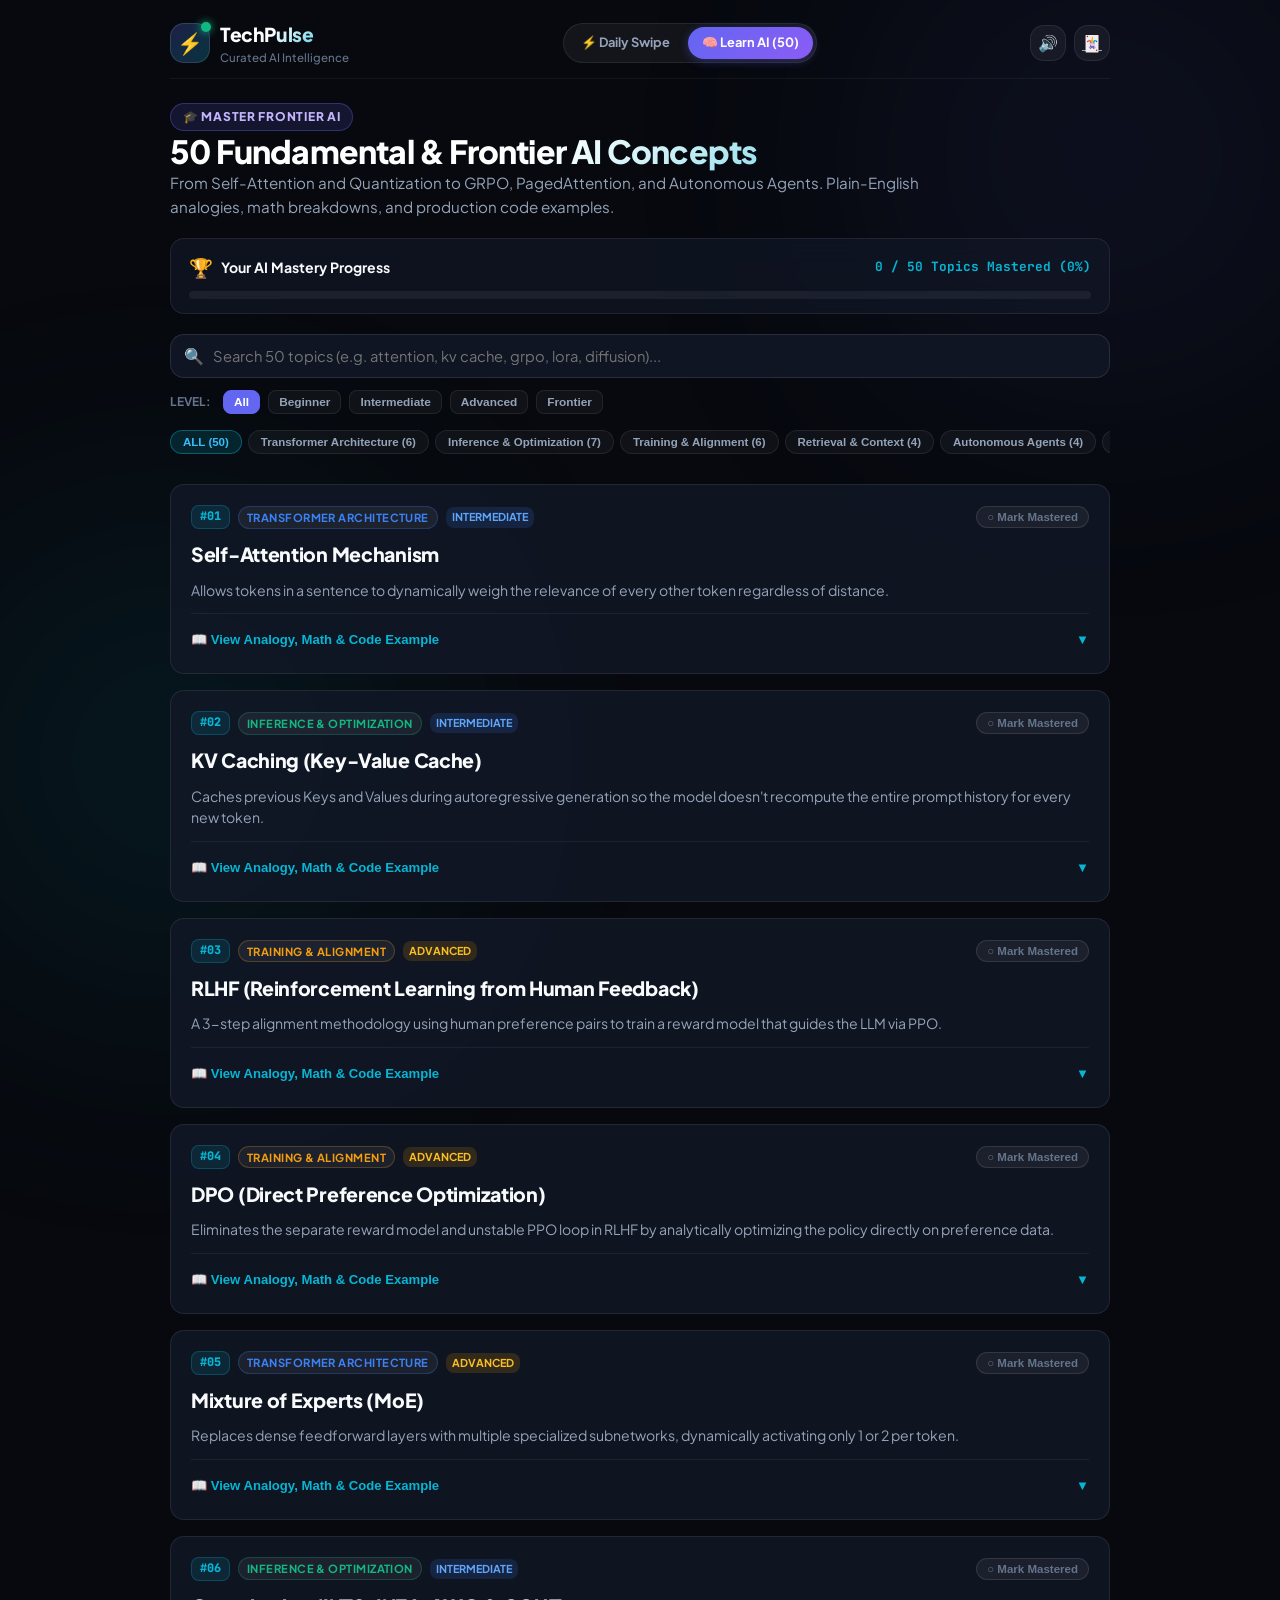
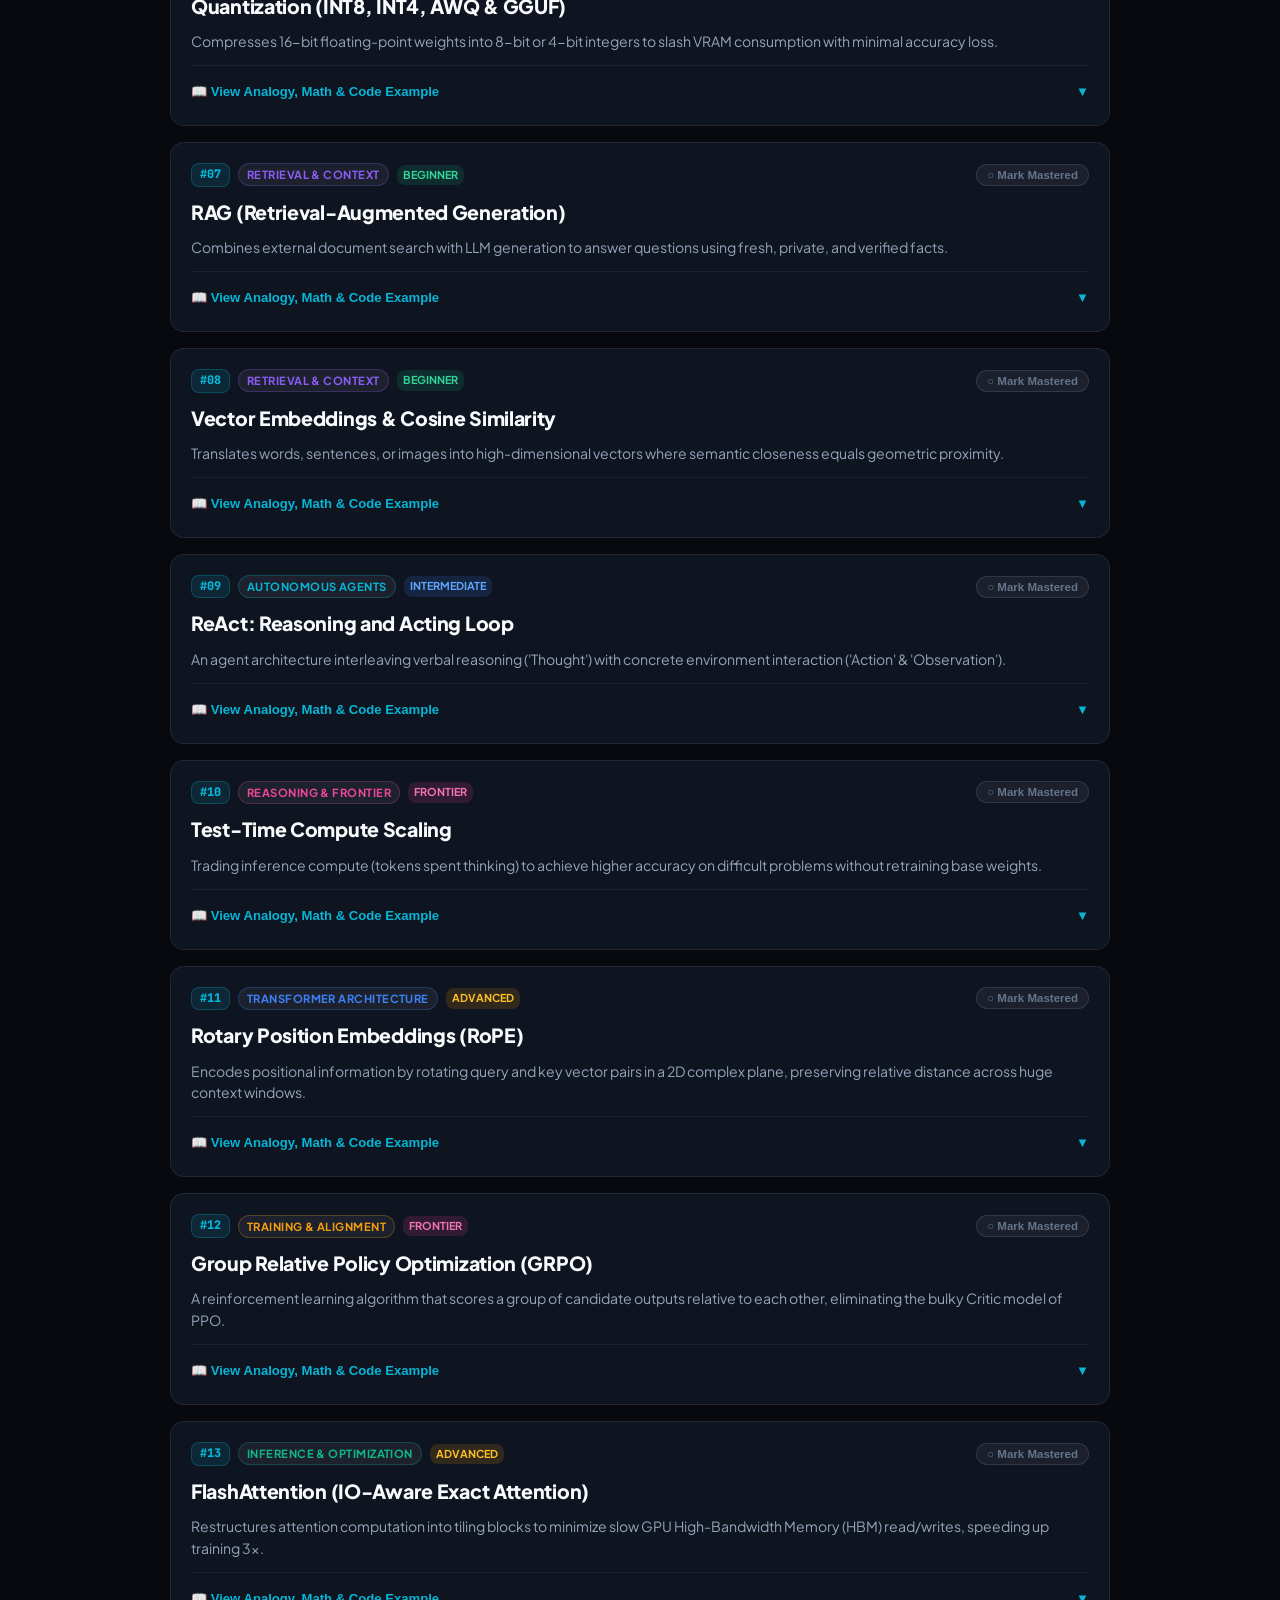
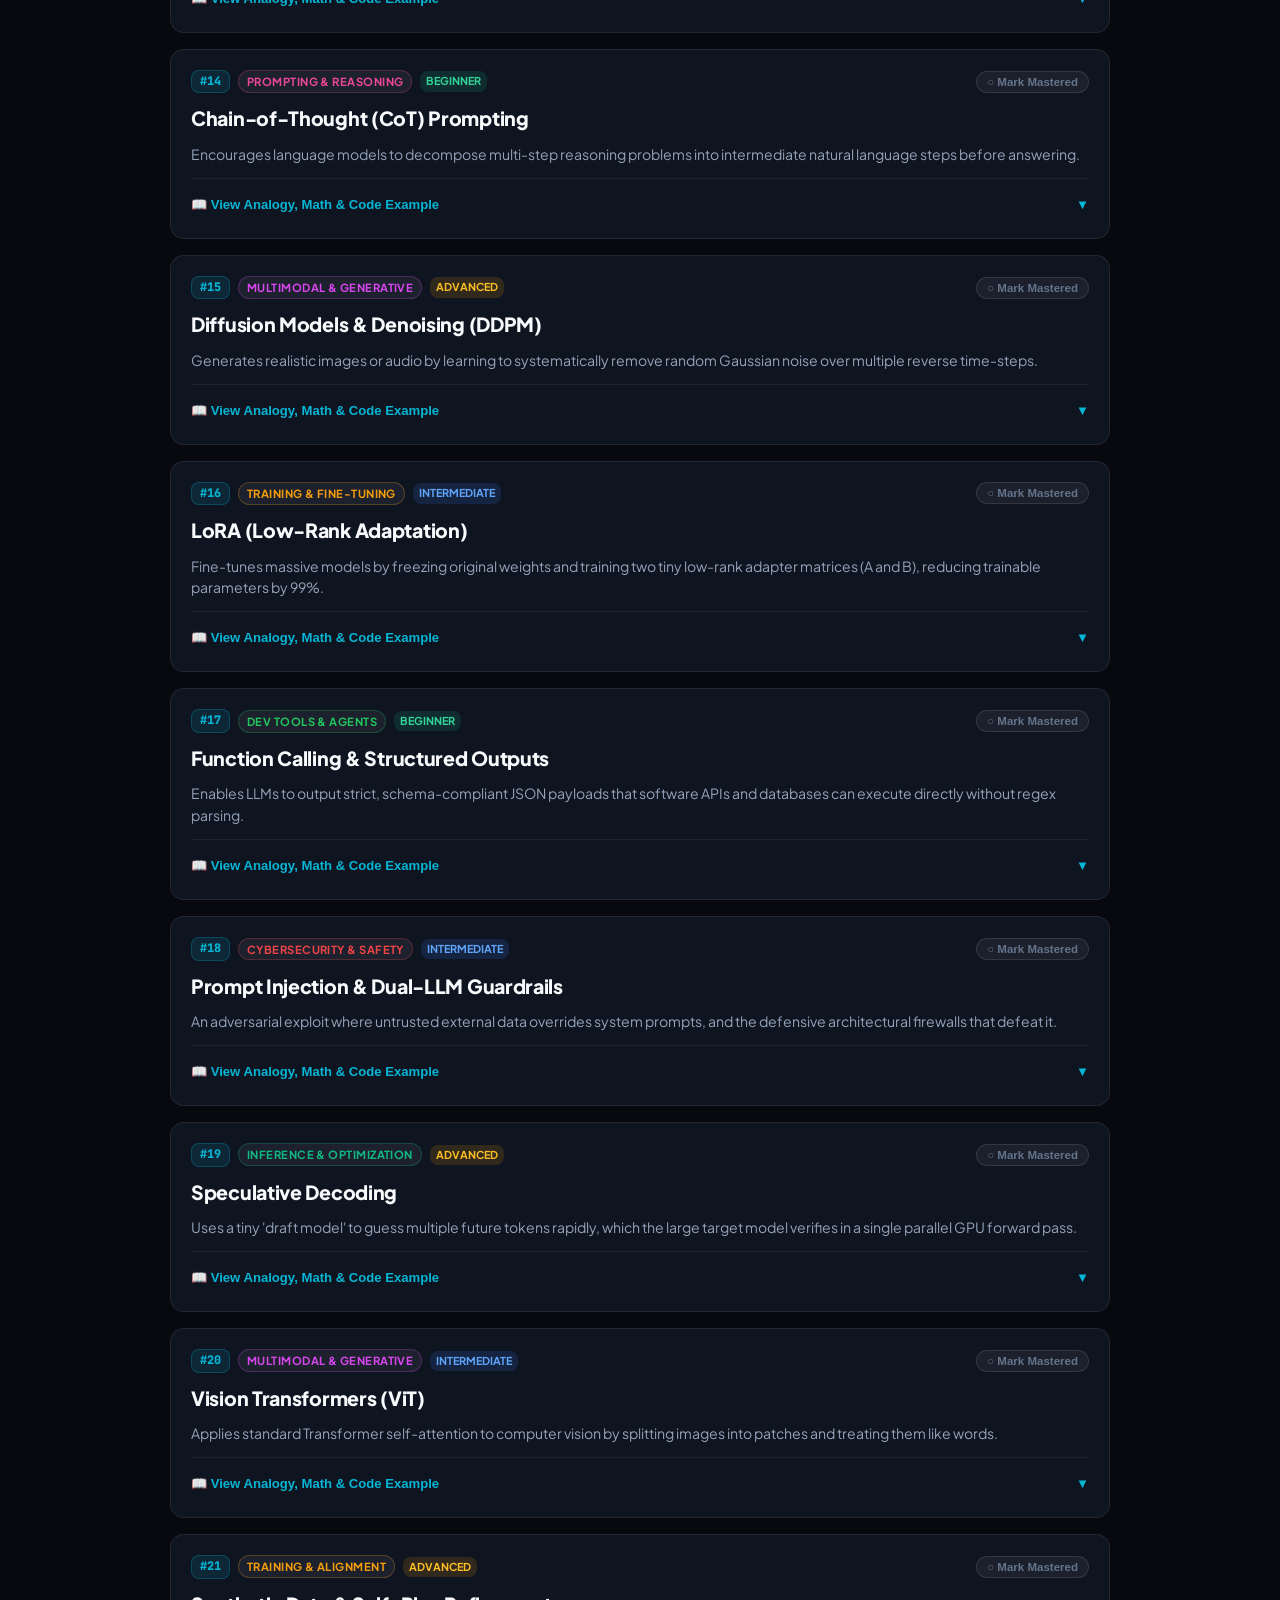
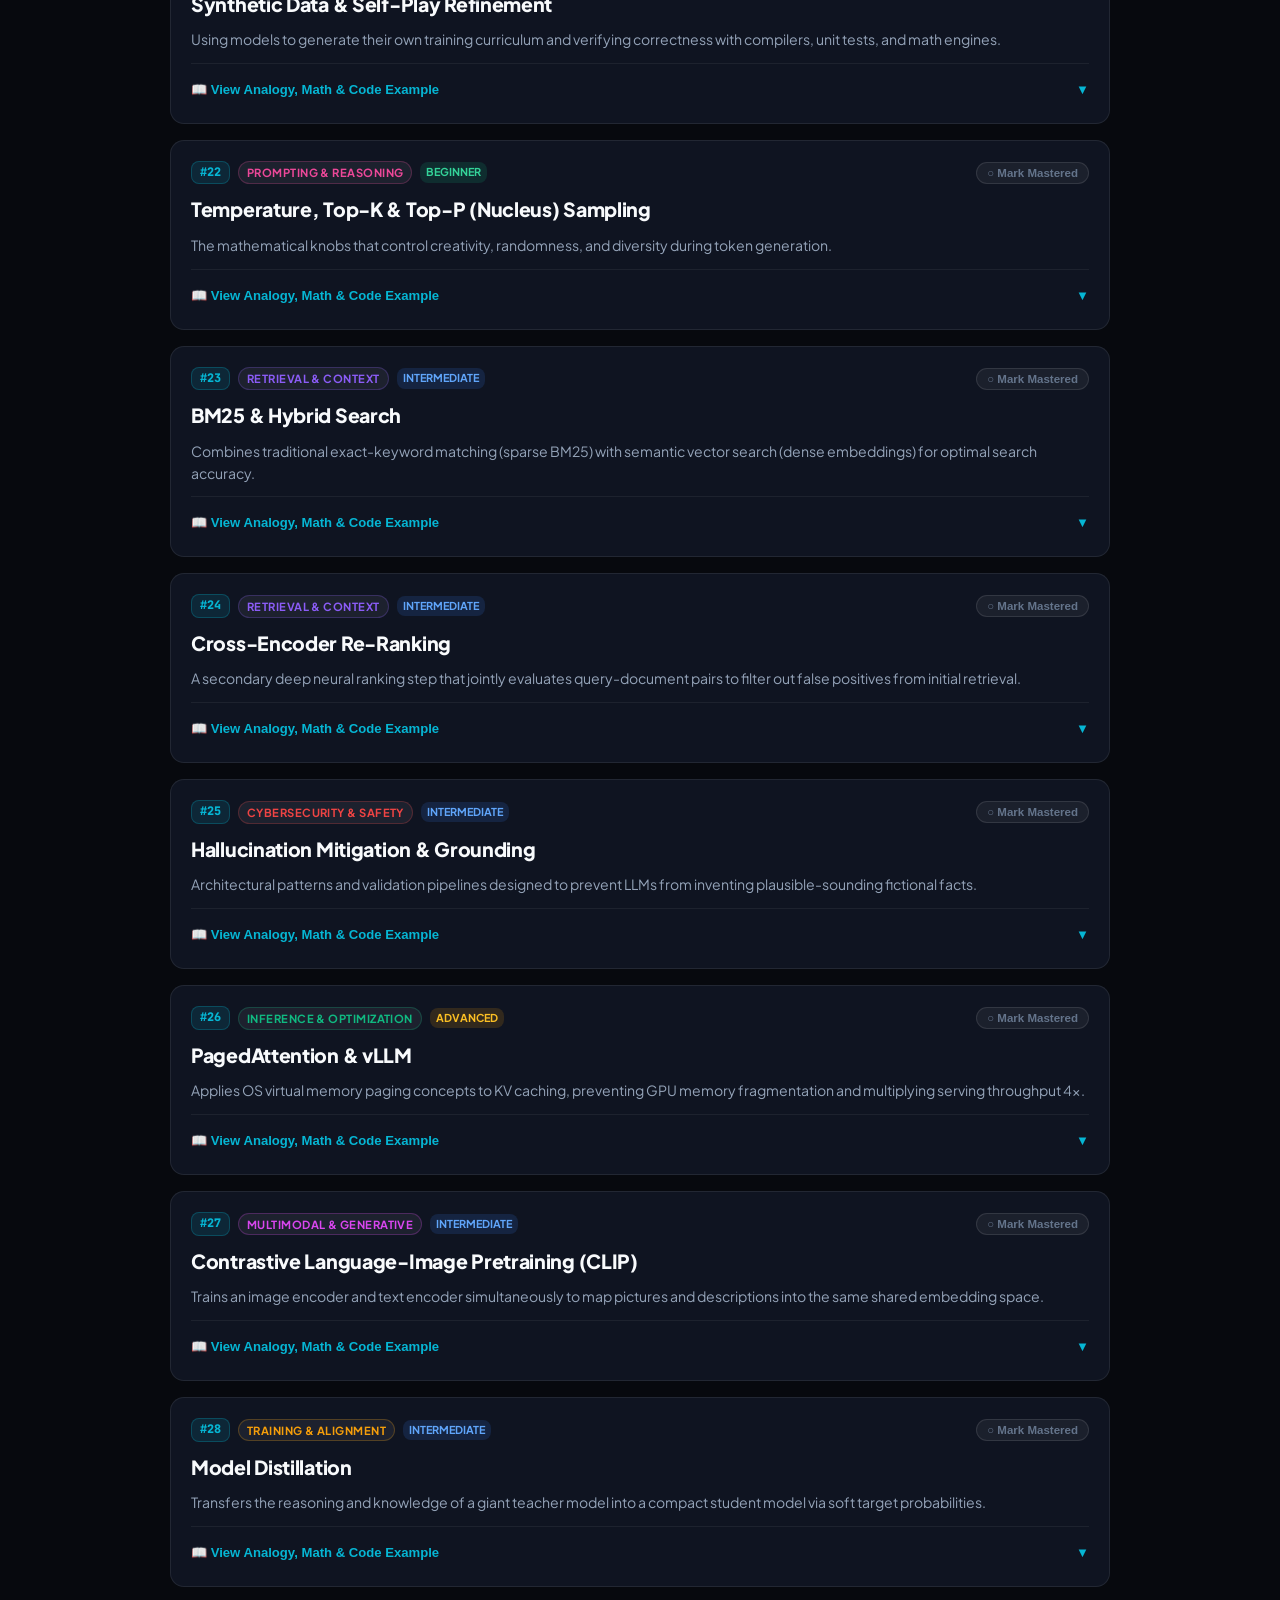
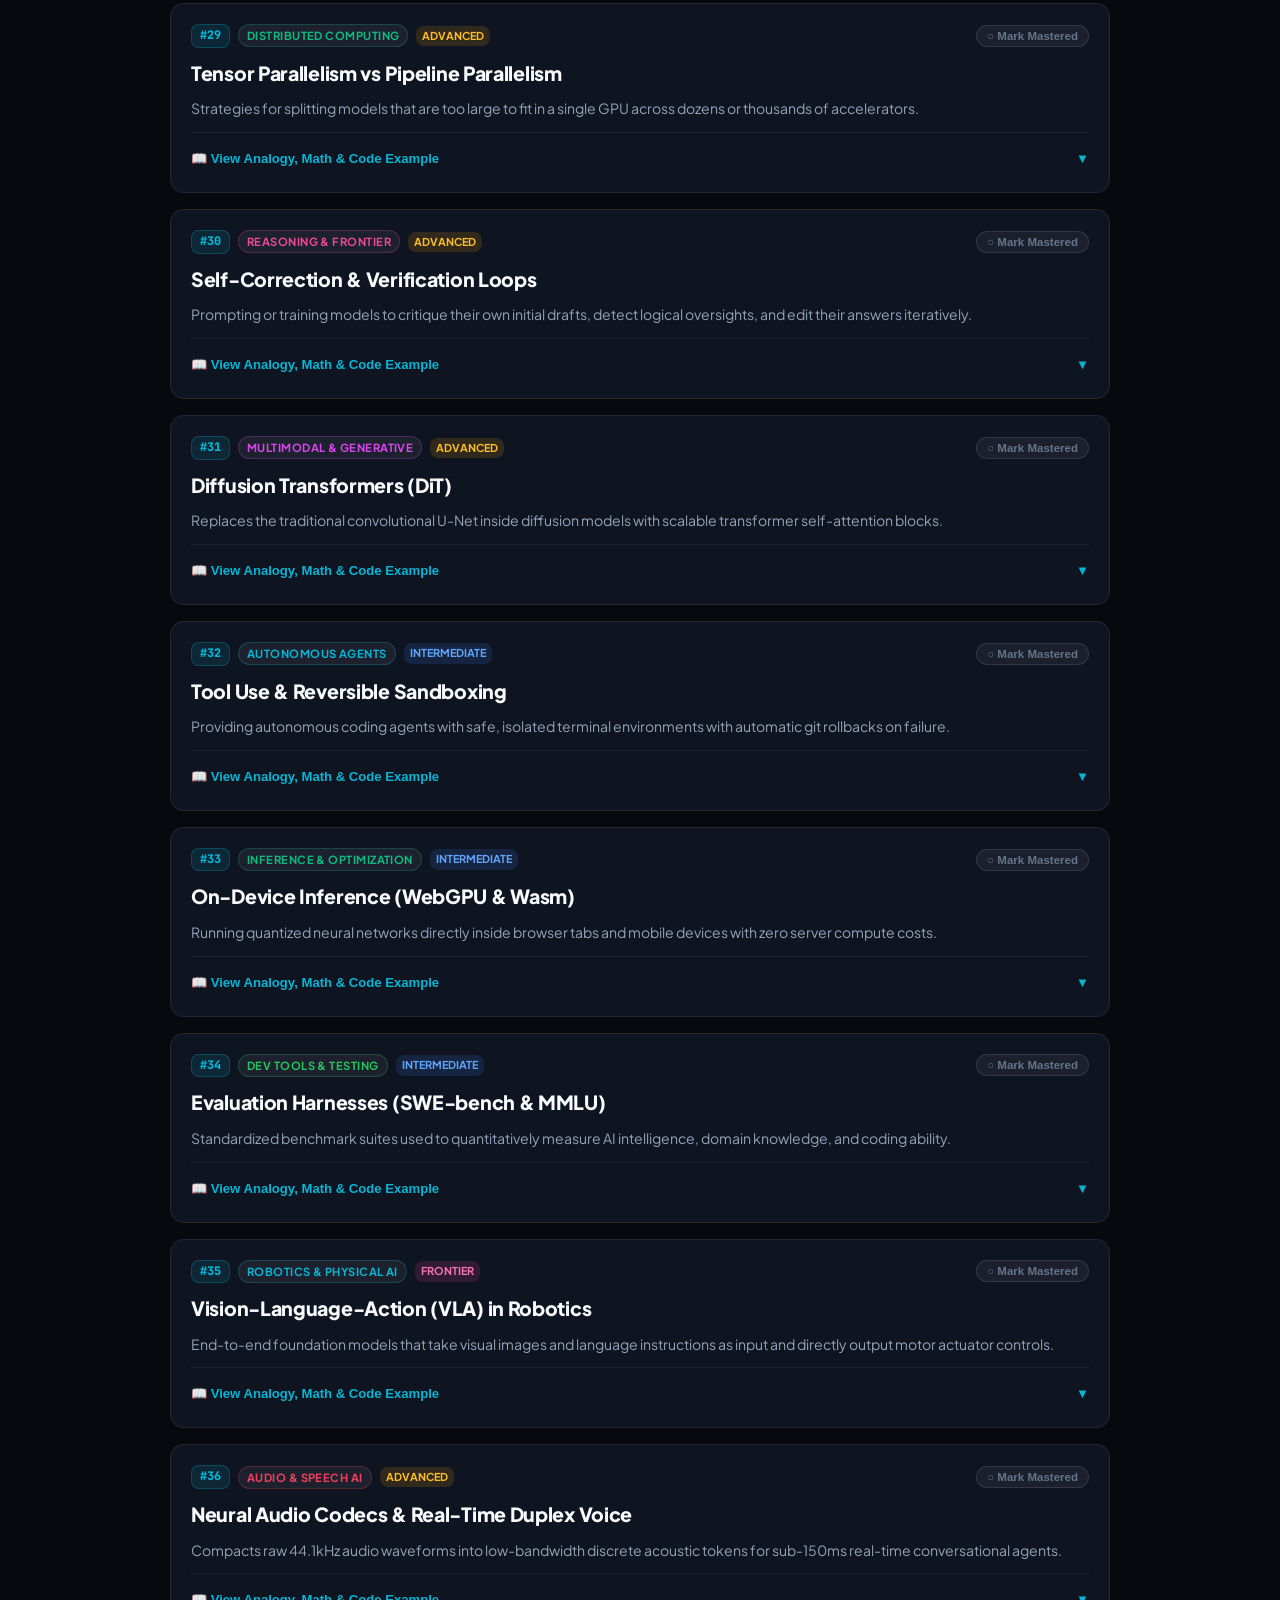
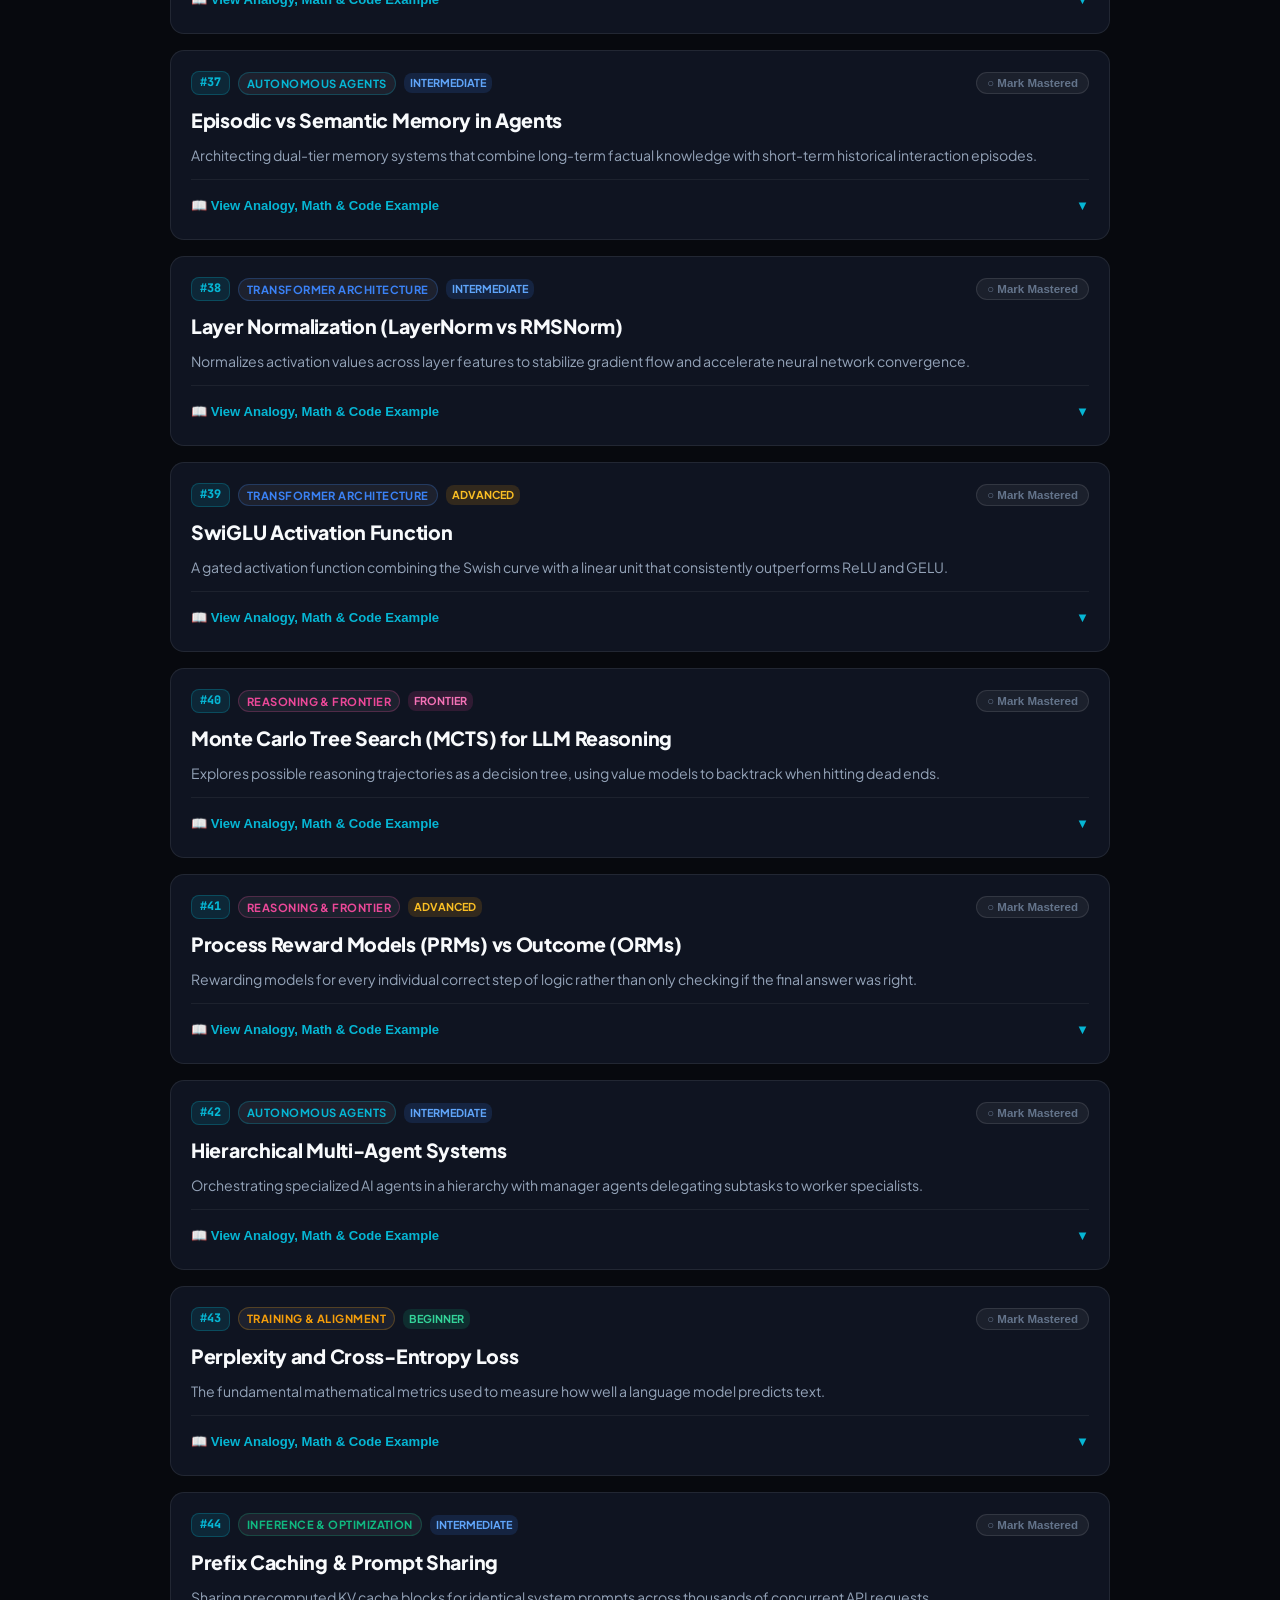
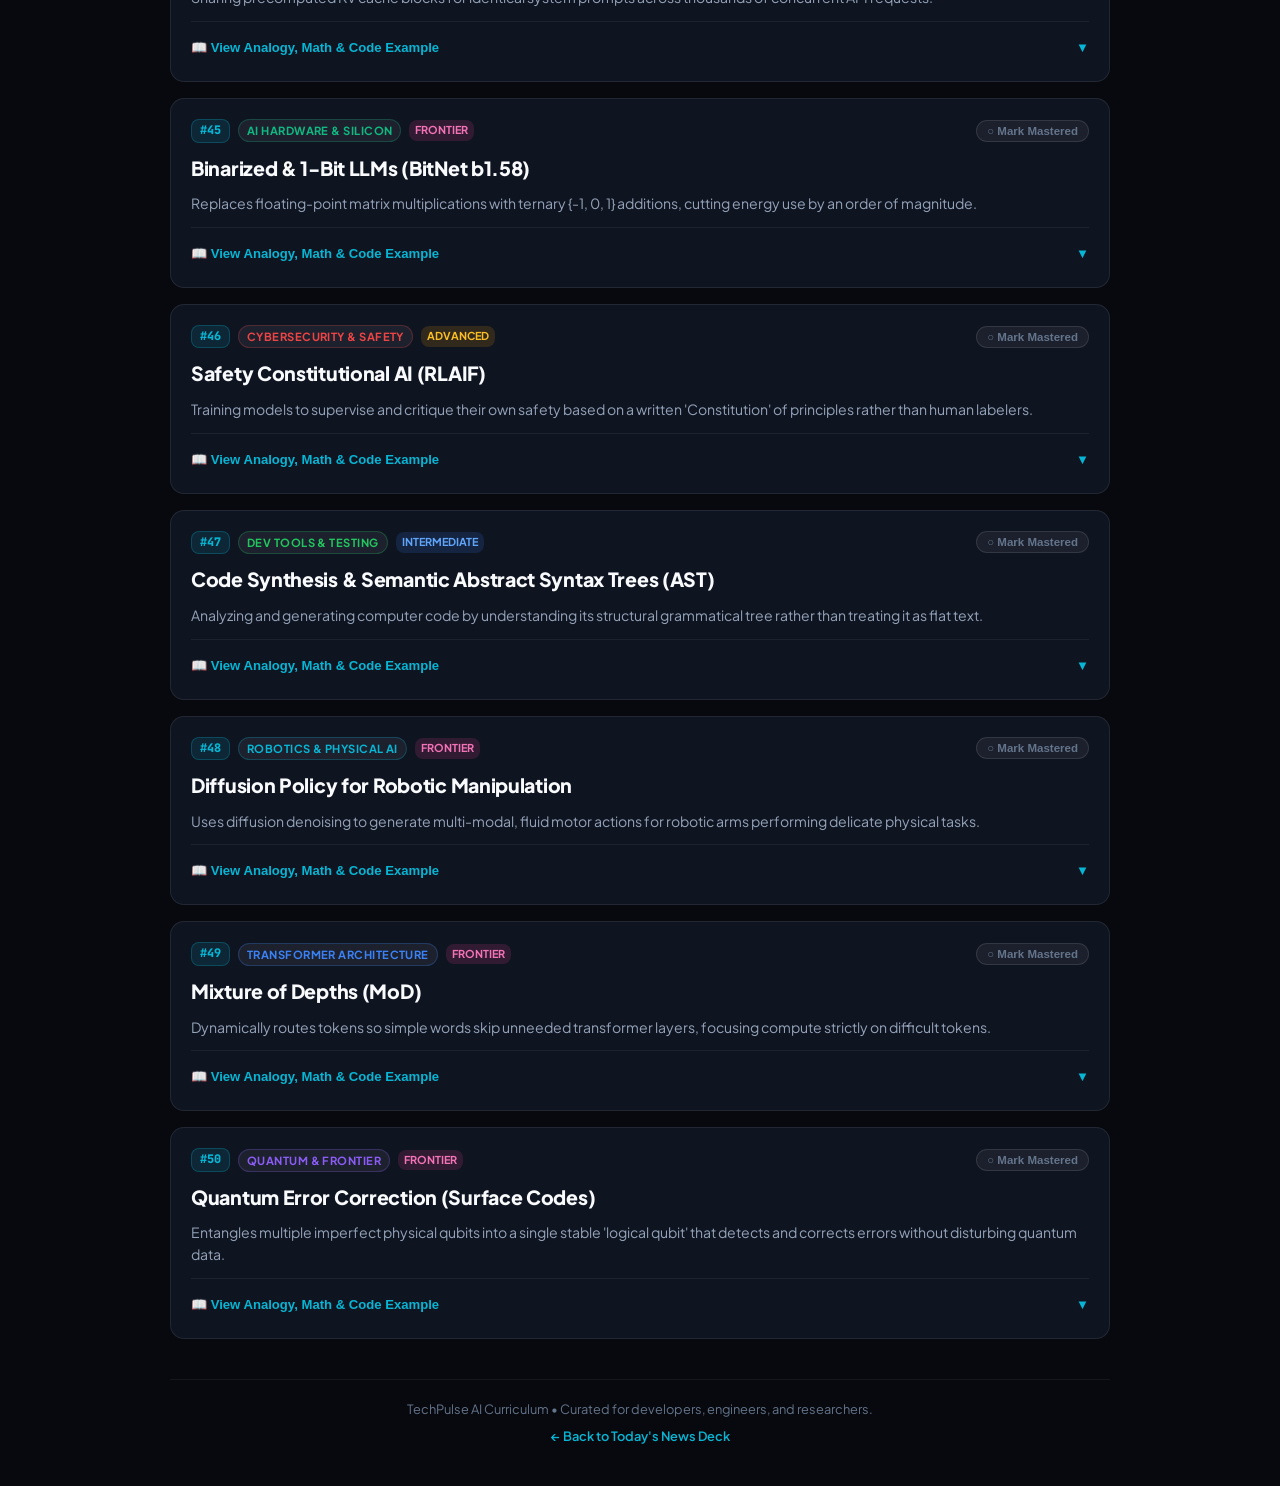
==== learn.html @ 11fd04f4 "Add Learn AI curriculum: 50 in-depth topics with code, analogies, search, and mastery tracking" ====
<!DOCTYPE html>
<html lang="en">
<head>
  <meta charset="UTF-8">
  <meta name="viewport" content="width=device-width, initial-scale=1.0, maximum-scale=1.0, user-scalable=no">
  <title>TechPulse • Learn AI: 50 Core Topics with Code</title>
  <meta name="description" content="Master 50 essential AI & Deep Learning concepts from Transformers to RAG, GRPO, Quantization, and Agents with real code examples and intuitive analogies.">
  <link rel="preconnect" href="https://fonts.googleapis.com">
  <link rel="preconnect" href="https://fonts.gstatic.com" crossorigin>
  <link href="https://fonts.googleapis.com/css2?family=Plus+Jakarta+Sans:wght@400;500;600;700;800&family=JetBrains+Mono:wght@400;500;600;700&display=swap" rel="stylesheet">
  <link rel="stylesheet" href="styles.css">
  <link rel="stylesheet" href="learn.css">
  <link rel="manifest" href="manifest.json">
  <meta name="theme-color" content="#07090e">
  <link rel="icon" type="image/svg+xml" href="icons/icon.svg">
</head>
<body>
  <!-- Ambient background glow elements -->
  <div class="ambient-glow glow-1"></div>
  <div class="ambient-glow glow-2"></div>

  <div class="learn-page-container">
    <!-- Top Global Header -->
    <header class="app-header">
      <div class="header-left">
        <a href="index.html" class="brand" style="text-decoration: none;">
          <div class="brand-icon-wrapper">
            <span class="brand-icon">⚡️</span>
            <span class="live-dot" title="TechPulse Active"></span>
          </div>
          <div class="brand-text">
            <h1 class="brand-title">TechPulse</h1>
            <p class="brand-subtitle">Curated AI Intelligence</p>
          </div>
        </a>
      </div>

      <!-- Navigation Tabs between Daily Swipe and Learn AI -->
      <nav class="nav-tab-group" aria-label="Main Navigation">
        <a href="index.html" class="nav-tab">
          <span>⚡️ Daily Swipe</span>
        </a>
        <a href="learn.html" class="nav-tab active">
          <span>🧠 Learn AI (50)</span>
        </a>
      </nav>

      <div class="header-right">
        <!-- Audio toggle -->
        <button id="soundToggleBtn" class="icon-button" title="Toggle Sound FX" aria-label="Toggle Sound Effects">
          <span id="soundIcon">🔊</span>
        </button>

        <a href="index.html" class="icon-button" title="Back to Swipe Deck" aria-label="Daily Swipe">
          <span>🃏</span>
        </a>
      </div>
    </header>

    <!-- Learn AI Hero & Progress Banner -->
    <section class="learn-hero">
      <div class="hero-content">
        <div class="hero-badge">🎓 Master Frontier AI</div>
        <h1 class="hero-title">50 Fundamental & Frontier AI Concepts</h1>
        <p class="hero-subtitle">From Self-Attention and Quantization to GRPO, PagedAttention, and Autonomous Agents. Plain-English analogies, math breakdowns, and production code examples.</p>
      </div>

      <!-- Interactive Progress Tracker -->
      <div class="mastery-tracker-box">
        <div class="tracker-header">
          <div class="tracker-label-group">
            <span class="tracker-icon">🏆</span>
            <span class="tracker-title">Your AI Mastery Progress</span>
          </div>
          <span class="tracker-stat" id="progressStatsText">0 / 50 Topics Mastered (0%)</span>
        </div>
        <div class="progress-bar-bg">
          <div class="progress-bar-fill" id="progressBarFill" style="width: 0%;"></div>
        </div>
      </div>
    </section>

    <!-- Search & Filter Controls -->
    <section class="controls-toolbar">
      <!-- Search Input -->
      <div class="search-input-wrapper">
        <span class="search-icon">🔍</span>
        <input type="text" id="topicSearchInput" class="search-input" placeholder="Search 50 topics (e.g. attention, kv cache, grpo, lora, diffusion)..." autocomplete="off">
        <button id="clearSearchBtn" class="clear-search-btn hidden" title="Clear search">✕</button>
      </div>

      <!-- Quick filters: Difficulty -->
      <div class="difficulty-filter-row">
        <span class="filter-label">Level:</span>
        <button class="diff-btn active" data-diff="ALL">All</button>
        <button class="diff-btn" data-diff="Beginner">Beginner</button>
        <button class="diff-btn" data-diff="Intermediate">Intermediate</button>
        <button class="diff-btn" data-diff="Advanced">Advanced</button>
        <button class="diff-btn" data-diff="Frontier">Frontier</button>
      </div>

      <!-- Category Filter Pills -->
      <div class="category-scroll-bar" id="categoryFilterContainer">
        <!-- Dynamically injected -->
      </div>
    </section>

    <!-- Topics Grid / List -->
    <main class="topics-container" id="topicsContainer">
      <div class="deck-loading-state">
        <div class="spinner"></div>
        <p>Loading 50 in-depth AI topics with code...</p>
      </div>
    </main>

    <!-- Empty search result state -->
    <div class="empty-topics-state hidden" id="emptyTopicsState">
      <div class="empty-icon">🔎</div>
      <h3>No topics matched your search</h3>
      <p>Try searching for a different term like "attention", "lora", "diffusion", or "quantization".</p>
      <button class="btn btn-secondary" id="resetFiltersBtn">Reset All Filters</button>
    </div>

    <!-- Footer -->
    <footer class="learn-footer">
      <p>TechPulse AI Curriculum • Curated for developers, engineers, and researchers.</p>
      <div class="footer-links">
        <a href="index.html">← Back to Today's News Deck</a>
      </div>
    </footer>
  </div>

  <!-- Toast notification container -->
  <div class="toast-container" id="toastContainer"></div>

  <script src="learn.js"></script>
</body>
</html>
---- styles.css ----
/* ==========================================================================
   TechPulse - Modern Tinder-style In-Depth Tech & AI News Swipe Web App
   ========================================================================== */

:root {
  --bg-primary: #07090e;
  --bg-secondary: #0f1422;
  --bg-card: rgba(16, 22, 36, 0.94);
  --bg-card-border: rgba(255, 255, 255, 0.08);
  --bg-card-border-hover: rgba(99, 102, 241, 0.4);
  
  --text-primary: #f8fafc;
  --text-secondary: #94a3b8;
  --text-muted: #64748b;
  
  --accent-cyan: #06b6d4;
  --accent-indigo: #6366f1;
  --accent-purple: #8b5cf6;
  --accent-emerald: #10b981;
  --accent-rose: #f43f5e;
  --accent-amber: #f59e0b;
  
  --color-like: #10b981;
  --color-like-glow: rgba(16, 185, 129, 0.35);
  --color-pass: #ef4444;
  --color-pass-glow: rgba(239, 68, 68, 0.35);
  
  --font-sans: 'Plus Jakarta Sans', -apple-system, BlinkMacSystemFont, 'Segoe UI', Roboto, sans-serif;
  --font-mono: 'JetBrains Mono', monospace;
  
  --radius-sm: 8px;
  --radius-md: 14px;
  --radius-lg: 24px;
  --radius-full: 9999px;
  
  --shadow-card: 0 25px 50px -15px rgba(0, 0, 0, 0.8), 0 0 0 1px rgba(255, 255, 255, 0.08);
  --shadow-dock: 0 10px 30px -5px rgba(0, 0, 0, 0.8), 0 0 0 1px rgba(255, 255, 255, 0.06);
}

*, *::before, *::after {
  box-sizing: border-box;
  margin: 0;
  padding: 0;
  -webkit-tap-highlight-color: transparent;
}

body {
  font-family: var(--font-sans);
  background-color: var(--bg-primary);
  color: var(--text-primary);
  min-height: 100vh;
  min-height: 100dvh;
  overflow-x: hidden;
  position: relative;
  line-height: 1.5;
  -webkit-font-smoothing: antialiased;
}

/* Background Ambient Glows */
.ambient-glow {
  position: fixed;
  border-radius: 50%;
  filter: blur(140px);
  pointer-events: none;
  z-index: 0;
  opacity: 0.22;
}

.glow-1 {
  width: 550px;
  height: 550px;
  background: radial-gradient(circle, var(--accent-indigo) 0%, transparent 70%);
  top: -120px;
  right: -100px;
}

.glow-2 {
  width: 580px;
  height: 580px;
  background: radial-gradient(circle, var(--accent-cyan) 0%, transparent 70%);
  bottom: -150px;
  left: -120px;
}

/* App Outer Container */
.app-container {
  position: relative;
  z-index: 1;
  max-width: 680px;
  margin: 0 auto;
  min-height: 100vh;
  min-height: 100dvh;
  display: flex;
  flex-direction: column;
  padding: 12px 18px 20px 18px;
}

/* Nav Tab Group */
.nav-tab-group {
  display: flex;
  align-items: center;
  background: rgba(255, 255, 255, 0.05);
  border: 1px solid rgba(255, 255, 255, 0.08);
  border-radius: var(--radius-full);
  padding: 3px;
  gap: 4px;
}

.nav-tab {
  display: inline-flex;
  align-items: center;
  gap: 6px;
  color: var(--text-secondary);
  text-decoration: none;
  font-size: 0.78rem;
  font-weight: 700;
  padding: 5px 12px;
  border-radius: var(--radius-full);
  transition: all 0.2s ease;
  white-space: nowrap;
}

.nav-tab:hover {
  color: var(--text-primary);
  background: rgba(255, 255, 255, 0.06);
}

.nav-tab.active {
  background: linear-gradient(135deg, var(--accent-indigo), var(--accent-purple));
  color: #fff;
  box-shadow: 0 2px 10px rgba(99, 102, 241, 0.35);
}

/* Header */
.app-header {
  display: flex;
  align-items: center;
  justify-content: space-between;
  gap: 12px;
  padding: 8px 0 12px 0;
  border-bottom: 1px solid rgba(255, 255, 255, 0.05);
}

.header-left .brand {
  display: flex;
  align-items: center;
  gap: 10px;
}

.brand-icon-wrapper {
  position: relative;
  width: 40px;
  height: 40px;
  border-radius: var(--radius-md);
  background: linear-gradient(135deg, rgba(99, 102, 241, 0.25), rgba(6, 182, 212, 0.25));
  border: 1px solid rgba(255, 255, 255, 0.12);
  display: flex;
  align-items: center;
  justify-content: center;
  font-size: 1.3rem;
}

.live-dot {
  position: absolute;
  top: -2px;
  right: -2px;
  width: 10px;
  height: 10px;
  border-radius: 50%;
  background-color: var(--accent-emerald);
  box-shadow: 0 0 8px var(--accent-emerald);
  animation: pulse-ring 2s infinite ease-in-out;
}

@keyframes pulse-ring {
  0% { transform: scale(0.95); box-shadow: 0 0 0 0 rgba(16, 185, 129, 0.7); }
  70% { transform: scale(1.1); box-shadow: 0 0 0 6px rgba(16, 185, 129, 0); }
  100% { transform: scale(0.95); box-shadow: 0 0 0 0 rgba(16, 185, 129, 0); }
}

.brand-title {
  font-size: 1.2rem;
  font-weight: 800;
  letter-spacing: -0.02em;
  background: linear-gradient(135deg, #ffffff 40%, var(--accent-cyan) 100%);
  -webkit-background-clip: text;
  -webkit-text-fill-color: transparent;
}

.brand-subtitle {
  font-size: 0.72rem;
  color: var(--text-muted);
  font-weight: 500;
}

.header-center {
  display: flex;
  align-items: center;
}

.deck-counter-badge {
  display: inline-flex;
  align-items: center;
  gap: 6px;
  background: rgba(255, 255, 255, 0.05);
  border: 1px solid rgba(255, 255, 255, 0.08);
  padding: 4px 10px;
  border-radius: var(--radius-full);
  font-size: 0.75rem;
  font-weight: 600;
  color: var(--text-secondary);
  font-family: var(--font-mono);
}

.counter-dot {
  width: 6px;
  height: 6px;
  border-radius: 50%;
  background-color: var(--accent-indigo);
}

.header-right {
  display: flex;
  align-items: center;
  gap: 8px;
}

.icon-button {
  background: rgba(255, 255, 255, 0.05);
  border: 1px solid rgba(255, 255, 255, 0.08);
  color: var(--text-secondary);
  width: 36px;
  height: 36px;
  border-radius: var(--radius-md);
  display: flex;
  align-items: center;
  justify-content: center;
  cursor: pointer;
  font-size: 1rem;
  transition: all 0.2s ease;
}

.icon-button:hover {
  background: rgba(255, 255, 255, 0.12);
  color: var(--text-primary);
  border-color: rgba(255, 255, 255, 0.2);
}

.favorites-toggle-btn {
  display: flex;
  align-items: center;
  gap: 6px;
  background: linear-gradient(135deg, rgba(99, 102, 241, 0.18), rgba(139, 92, 246, 0.18));
  border: 1px solid rgba(139, 92, 246, 0.3);
  color: #c4b5fd;
  padding: 6px 12px;
  border-radius: var(--radius-md);
  cursor: pointer;
  font-size: 0.8rem;
  font-weight: 600;
  transition: all 0.2s ease;
}

.favorites-toggle-btn:hover {
  background: linear-gradient(135deg, rgba(99, 102, 241, 0.3), rgba(139, 92, 246, 0.3));
  border-color: rgba(139, 92, 246, 0.5);
  color: #fff;
  transform: translateY(-1px);
}

.fav-badge {
  background: var(--accent-purple);
  color: #fff;
  font-size: 0.7rem;
  padding: 1px 6px;
  border-radius: var(--radius-full);
  font-weight: 700;
}

/* ==========================================================================
   Swipe Viewport & Card Stack
   ========================================================================== */

.swipe-viewport {
  position: relative;
  flex: 1;
  display: flex;
  align-items: center;
  justify-content: center;
  margin: 10px 0;
  perspective: 1200px;
  min-height: 580px;
}

.card-stack-container {
  position: relative;
  width: 100%;
  height: 100%;
  min-height: 590px;
  max-height: 640px;
  display: flex;
  align-items: center;
  justify-content: center;
}

/* Individual News Card */
.news-card {
  position: absolute;
  width: 100%;
  height: 100%;
  max-height: 620px;
  background: var(--bg-card);
  backdrop-filter: blur(24px);
  -webkit-backdrop-filter: blur(24px);
  border-radius: var(--radius-lg);
  border: 1px solid var(--bg-card-border);
  box-shadow: var(--shadow-card);
  padding: 0;
  display: flex;
  flex-direction: column;
  will-change: transform, opacity;
  user-select: none;
  cursor: grab;
  transition: transform 0.25s cubic-bezier(0.175, 0.885, 0.32, 1.275), box-shadow 0.2s ease;
  overflow: hidden;
}

.news-card:active {
  cursor: grabbing;
}

/* Stack depth styling */
.news-card.card-depth-0 {
  z-index: 10;
  transform: translateY(0) scale(1);
  opacity: 1;
}

.news-card.card-depth-1 {
  z-index: 9;
  transform: translateY(14px) scale(0.96);
  opacity: 0.85;
  pointer-events: none;
  filter: brightness(0.92);
}

.news-card.card-depth-2 {
  z-index: 8;
  transform: translateY(28px) scale(0.92);
  opacity: 0.65;
  pointer-events: none;
  filter: brightness(0.85);
}

.news-card.card-depth-hidden {
  display: none;
}

/* Swipe Stamp Indicators */
.stamp-indicator {
  position: absolute;
  top: 24px;
  padding: 6px 18px;
  border-radius: var(--radius-md);
  font-weight: 800;
  font-size: 1.15rem;
  letter-spacing: 0.08em;
  text-transform: uppercase;
  border: 3px solid currentColor;
  opacity: 0;
  pointer-events: none;
  z-index: 50;
  transform: scale(0.8);
  transition: opacity 0.1s ease, transform 0.1s ease;
}

.stamp-like {
  right: 24px;
  color: var(--color-like);
  border-color: var(--color-like);
  background: rgba(16, 185, 129, 0.2);
  box-shadow: 0 0 24px var(--color-like-glow);
  transform: rotate(12deg);
}

.stamp-pass {
  left: 24px;
  color: var(--color-pass);
  border-color: var(--color-pass);
  background: rgba(239, 68, 68, 0.2);
  box-shadow: 0 0 24px var(--color-pass-glow);
  transform: rotate(-12deg);
}

/* Scrollable Card Body */
.card-scroll-area {
  flex: 1;
  overflow-y: auto;
  overscroll-behavior: contain;
  padding: 22px 24px 16px 24px;
  display: flex;
  flex-direction: column;
  gap: 14px;
  scrollbar-width: thin;
  scrollbar-color: rgba(255, 255, 255, 0.15) transparent;
}

.card-scroll-area::-webkit-scrollbar {
  width: 5px;
}

.card-scroll-area::-webkit-scrollbar-track {
  background: transparent;
}

.card-scroll-area::-webkit-scrollbar-thumb {
  background: rgba(255, 255, 255, 0.15);
  border-radius: 10px;
}

/* Card Header Meta */
.card-top-bar {
  display: flex;
  align-items: center;
  justify-content: space-between;
  gap: 8px;
}

.category-pill {
  display: inline-flex;
  align-items: center;
  gap: 6px;
  font-size: 0.72rem;
  font-weight: 700;
  text-transform: uppercase;
  letter-spacing: 0.04em;
  padding: 4px 10px;
  border-radius: var(--radius-full);
  background: rgba(255, 255, 255, 0.06);
  border: 1px solid rgba(255, 255, 255, 0.1);
}

.category-dot {
  width: 8px;
  height: 8px;
  border-radius: 50%;
}

.card-meta-right {
  display: flex;
  align-items: center;
  gap: 8px;
  font-size: 0.72rem;
  color: var(--text-muted);
}

.read-time-pill {
  font-family: var(--font-mono);
  background: rgba(255, 255, 255, 0.05);
  padding: 2px 8px;
  border-radius: var(--radius-sm);
}

.card-source-row {
  display: flex;
  align-items: center;
  gap: 8px;
  font-size: 0.78rem;
  color: var(--accent-cyan);
  font-weight: 600;
}

.source-badge {
  display: inline-flex;
  align-items: center;
  gap: 4px;
}

.date-divider {
  color: var(--text-muted);
}

.edition-time {
  color: var(--text-muted);
  font-weight: 400;
}

/* Headline */
.card-headline {
  font-size: 1.25rem;
  font-weight: 800;
  color: var(--text-primary);
  line-height: 1.35;
  letter-spacing: -0.015em;
}

/* Key Metrics Grid */
.metrics-grid {
  display: grid;
  grid-template-columns: repeat(2, 1fr);
  gap: 8px;
  background: rgba(255, 255, 255, 0.03);
  border: 1px solid rgba(255, 255, 255, 0.06);
  border-radius: var(--radius-md);
  padding: 10px 12px;
}

.metric-item {
  display: flex;
  flex-direction: column;
  gap: 2px;
}

.metric-label {
  font-size: 0.66rem;
  color: var(--text-muted);
  text-transform: uppercase;
  font-weight: 700;
  letter-spacing: 0.04em;
}

.metric-val {
  font-size: 0.95rem;
  font-weight: 800;
  font-family: var(--font-mono);
  color: var(--accent-cyan);
}

/* Section Box Styling */
.intel-section {
  background: rgba(255, 255, 255, 0.025);
  border-radius: var(--radius-md);
  border: 1px solid rgba(255, 255, 255, 0.05);
  padding: 12px 14px;
  display: flex;
  flex-direction: column;
  gap: 6px;
}

.intel-section-title {
  display: flex;
  align-items: center;
  gap: 6px;
  font-size: 0.74rem;
  font-weight: 800;
  text-transform: uppercase;
  letter-spacing: 0.05em;
  color: #cbd5e1;
}

.intel-section-text {
  font-size: 0.86rem;
  color: #cbd5e1;
  line-height: 1.55;
}

.tech-breakdown-box {
  border-left: 3px solid var(--accent-indigo);
  background: rgba(99, 102, 241, 0.04);
}

.tech-breakdown-box .intel-section-title {
  color: #a5b4fc;
}

.impact-box {
  border-left: 3px solid var(--accent-emerald);
  background: rgba(16, 185, 129, 0.04);
}

.impact-box .intel-section-title {
  color: #6ee7b7;
}

/* Resources & Links row */
.resource-links-row {
  display: flex;
  flex-wrap: wrap;
  align-items: center;
  gap: 8px;
  padding-top: 4px;
}

.resource-pill {
  display: inline-flex;
  align-items: center;
  gap: 6px;
  font-size: 0.74rem;
  font-weight: 600;
  color: #93c5fd;
  background: rgba(59, 130, 246, 0.1);
  border: 1px solid rgba(59, 130, 246, 0.25);
  padding: 5px 10px;
  border-radius: var(--radius-sm);
  text-decoration: none;
  transition: all 0.2s ease;
}

.resource-pill:hover {
  background: rgba(59, 130, 246, 0.25);
  border-color: rgba(59, 130, 246, 0.5);
  color: #fff;
  transform: translateY(-1px);
}

/* Card Fixed Bottom Action Bar */
.card-bottom-action-bar {
  padding: 12px 24px;
  background: rgba(11, 16, 28, 0.95);
  border-top: 1px solid rgba(255, 255, 255, 0.06);
  display: flex;
  align-items: center;
  justify-content: space-between;
  gap: 12px;
}

.card-deep-dive-btn {
  display: inline-flex;
  align-items: center;
  gap: 6px;
  background: linear-gradient(135deg, rgba(99, 102, 241, 0.2), rgba(139, 92, 246, 0.2));
  border: 1px solid rgba(139, 92, 246, 0.4);
  color: #c4b5fd;
  padding: 8px 14px;
  border-radius: var(--radius-md);
  font-size: 0.8rem;
  font-weight: 700;
  cursor: pointer;
  transition: all 0.2s ease;
}

.card-deep-dive-btn:hover {
  background: linear-gradient(135deg, rgba(99, 102, 241, 0.35), rgba(139, 92, 246, 0.35));
  color: #fff;
  border-color: rgba(139, 92, 246, 0.6);
  transform: translateY(-1px);
}

.card-source-link {
  display: inline-flex;
  align-items: center;
  gap: 6px;
  color: var(--text-secondary);
  font-size: 0.8rem;
  font-weight: 600;
  text-decoration: none;
  padding: 8px 12px;
  border-radius: var(--radius-md);
  background: rgba(255, 255, 255, 0.05);
  border: 1px solid rgba(255, 255, 255, 0.08);
  transition: all 0.2s ease;
}

.card-source-link:hover {
  background: rgba(255, 255, 255, 0.12);
  color: #fff;
  border-color: rgba(255, 255, 255, 0.2);
}

/* ==========================================================================
   Action Dock (Bottom Controls)
   ========================================================================== */

.action-dock {
  display: flex;
  flex-direction: column;
  align-items: center;
  gap: 8px;
  padding: 4px 0 0 0;
}

.dock-buttons {
  display: flex;
  align-items: center;
  justify-content: center;
  gap: 14px;
  background: rgba(18, 24, 39, 0.85);
  backdrop-filter: blur(20px);
  -webkit-backdrop-filter: blur(20px);
  border: 1px solid rgba(255, 255, 255, 0.08);
  border-radius: var(--radius-full);
  padding: 8px 18px;
  box-shadow: var(--shadow-dock);
}

.dock-btn {
  display: flex;
  flex-direction: column;
  align-items: center;
  justify-content: center;
  background: transparent;
  border: none;
  cursor: pointer;
  padding: 4px;
  transition: transform 0.15s ease, opacity 0.15s ease;
  outline: none;
}

.dock-btn:active:not(:disabled) {
  transform: scale(0.9);
}

.dock-btn:disabled {
  opacity: 0.35;
  cursor: not-allowed;
}

.dock-btn .btn-icon {
  width: 50px;
  height: 50px;
  border-radius: 50%;
  display: flex;
  align-items: center;
  justify-content: center;
  font-size: 1.3rem;
  border: 1px solid transparent;
  transition: all 0.2s cubic-bezier(0.34, 1.56, 0.64, 1);
}

.dock-btn .btn-caption {
  font-size: 0.68rem;
  font-weight: 700;
  margin-top: 4px;
  text-transform: uppercase;
  letter-spacing: 0.04em;
}

.dock-btn .key-hint {
  font-family: var(--font-mono);
  font-size: 0.58rem;
  color: var(--text-muted);
  background: rgba(255, 255, 255, 0.05);
  padding: 1px 4px;
  border-radius: 4px;
  margin-top: 2px;
}

/* Button Variants */
.btn-pass .btn-icon {
  background: rgba(239, 68, 68, 0.12);
  border-color: rgba(239, 68, 68, 0.3);
  color: #f87171;
}

.btn-pass:hover:not(:disabled) .btn-icon {
  background: rgba(239, 68, 68, 0.25);
  border-color: #ef4444;
  transform: scale(1.08);
  box-shadow: 0 0 18px var(--color-pass-glow);
}

.btn-pass .btn-caption {
  color: #f87171;
}

.btn-undo .btn-icon {
  width: 42px;
  height: 42px;
  background: rgba(255, 255, 255, 0.06);
  border-color: rgba(255, 255, 255, 0.1);
  color: #94a3b8;
  font-size: 1.05rem;
}

.btn-undo:hover:not(:disabled) .btn-icon {
  background: rgba(255, 255, 255, 0.12);
  color: #fff;
  transform: scale(1.06);
}

.btn-undo .btn-caption {
  color: var(--text-muted);
}

.btn-deep-dive .btn-icon {
  width: 42px;
  height: 42px;
  background: rgba(139, 92, 246, 0.15);
  border-color: rgba(139, 92, 246, 0.35);
  color: #c4b5fd;
  font-size: 1.1rem;
}

.btn-deep-dive:hover:not(:disabled) .btn-icon {
  background: rgba(139, 92, 246, 0.3);
  border-color: #8b5cf6;
  transform: scale(1.06);
  box-shadow: 0 0 16px rgba(139, 92, 246, 0.35);
}

.btn-deep-dive .btn-caption {
  color: #c4b5fd;
}

.btn-open-link .btn-icon {
  width: 42px;
  height: 42px;
  background: rgba(6, 182, 212, 0.12);
  border-color: rgba(6, 182, 212, 0.3);
  color: #38bdf8;
  font-size: 1.05rem;
}

.btn-open-link:hover:not(:disabled) .btn-icon {
  background: rgba(6, 182, 212, 0.25);
  border-color: #06b6d4;
  transform: scale(1.06);
  box-shadow: 0 0 16px rgba(6, 182, 212, 0.3);
}

.btn-open-link .btn-caption {
  color: #38bdf8;
}

.btn-like .btn-icon {
  background: rgba(16, 185, 129, 0.12);
  border-color: rgba(16, 185, 129, 0.3);
  color: #34d399;
}

.btn-like:hover:not(:disabled) .btn-icon {
  background: rgba(16, 185, 129, 0.25);
  border-color: #10b981;
  transform: scale(1.08);
  box-shadow: 0 0 18px var(--color-like-glow);
}

.btn-like .btn-caption {
  color: #34d399;
}

.swipe-hint-bar {
  display: flex;
  align-items: center;
  gap: 8px;
  font-size: 0.72rem;
  color: var(--text-muted);
  font-weight: 500;
}

.hint-separator {
  color: rgba(255, 255, 255, 0.15);
}

/* ==========================================================================
   Deep Dive Reader Dialog
   ========================================================================== */

.deep-dive-dialog {
  border: none;
  border-radius: var(--radius-lg);
  background: transparent;
  padding: 0;
  max-width: 720px;
  width: 92%;
  max-height: 85vh;
  margin: auto;
  box-shadow: 0 25px 60px -10px rgba(0, 0, 0, 0.9);
}

.deep-dive-dialog::backdrop {
  background: rgba(0, 0, 0, 0.82);
  backdrop-filter: blur(10px);
  -webkit-backdrop-filter: blur(10px);
}

.reader-container {
  background: #0d1322;
  border: 1px solid rgba(255, 255, 255, 0.12);
  border-radius: var(--radius-lg);
  display: flex;
  flex-direction: column;
  max-height: 85vh;
  overflow: hidden;
  color: var(--text-primary);
}

.reader-header {
  display: flex;
  align-items: center;
  justify-content: space-between;
  padding: 18px 24px;
  border-bottom: 1px solid rgba(255, 255, 255, 0.08);
  background: rgba(15, 21, 35, 0.8);
}

.reader-header-left {
  display: flex;
  align-items: center;
  gap: 8px;
}

.reader-scroll-content {
  flex: 1;
  overflow-y: auto;
  padding: 24px;
  display: flex;
  flex-direction: column;
  gap: 20px;
  line-height: 1.65;
}

.reader-scroll-content h1 {
  font-size: 1.45rem;
  font-weight: 800;
  line-height: 1.35;
}

.reader-paragraph {
  font-size: 0.95rem;
  color: #cbd5e1;
}

.reader-section-title {
  display: flex;
  align-items: center;
  gap: 8px;
  font-size: 1rem;
  font-weight: 800;
  color: #fff;
  border-bottom: 1px solid rgba(255, 255, 255, 0.08);
  padding-bottom: 6px;
  margin-top: 10px;
}

.reader-footer {
  padding: 16px 24px;
  border-top: 1px solid rgba(255, 255, 255, 0.08);
  display: flex;
  align-items: center;
  justify-content: space-between;
  background: rgba(15, 21, 35, 0.8);
}

/* ==========================================================================
   End of Deck Screen
   ========================================================================== */

.end-of-deck-screen {
  position: absolute;
  top: 0;
  left: 0;
  width: 100%;
  height: 100%;
  display: flex;
  align-items: center;
  justify-content: center;
  z-index: 20;
}

.end-card-box {
  width: 100%;
  background: var(--bg-card);
  backdrop-filter: blur(20px);
  -webkit-backdrop-filter: blur(20px);
  border: 1px solid var(--bg-card-border);
  border-radius: var(--radius-lg);
  padding: 36px 24px;
  text-align: center;
  box-shadow: var(--shadow-card);
  animation: fade-scale-in 0.3s cubic-bezier(0.16, 1, 0.3, 1);
}

@keyframes fade-scale-in {
  from { opacity: 0; transform: scale(0.92); }
  to { opacity: 1; transform: scale(1); }
}

.end-icon {
  font-size: 3rem;
  margin-bottom: 12px;
}

.end-card-box h2 {
  font-size: 1.5rem;
  font-weight: 800;
  margin-bottom: 6px;
}

.end-subtitle {
  color: var(--text-secondary);
  font-size: 0.88rem;
  margin-bottom: 24px;
}

.deck-stats-grid {
  display: grid;
  grid-template-columns: repeat(3, 1fr);
  gap: 10px;
  margin-bottom: 24px;
}

.stat-card {
  background: rgba(255, 255, 255, 0.04);
  border: 1px solid rgba(255, 255, 255, 0.06);
  border-radius: var(--radius-md);
  padding: 12px 6px;
  display: flex;
  flex-direction: column;
  gap: 4px;
}

.stat-num {
  font-size: 1.4rem;
  font-weight: 800;
  font-family: var(--font-mono);
}

.stat-label {
  font-size: 0.68rem;
  color: var(--text-muted);
  text-transform: uppercase;
  font-weight: 600;
}

.stat-liked .stat-num { color: var(--accent-emerald); }
.stat-passed .stat-num { color: #f87171; }
.stat-total .stat-num { color: var(--accent-cyan); }

.end-actions {
  display: flex;
  flex-direction: column;
  gap: 10px;
  margin-bottom: 20px;
}

.btn {
  display: inline-flex;
  align-items: center;
  justify-content: center;
  gap: 8px;
  padding: 12px 20px;
  border-radius: var(--radius-md);
  font-size: 0.9rem;
  font-weight: 700;
  cursor: pointer;
  border: none;
  transition: all 0.2s ease;
}

.btn-primary {
  background: linear-gradient(135deg, var(--accent-indigo), var(--accent-purple));
  color: #fff;
  box-shadow: 0 4px 15px rgba(99, 102, 241, 0.35);
}

.btn-primary:hover {
  transform: translateY(-2px);
  box-shadow: 0 6px 20px rgba(99, 102, 241, 0.5);
}

.btn-secondary {
  background: rgba(255, 255, 255, 0.08);
  border: 1px solid rgba(255, 255, 255, 0.12);
  color: var(--text-primary);
}

.btn-secondary:hover {
  background: rgba(255, 255, 255, 0.15);
}

.btn-outline {
  background: transparent;
  border: 1px solid rgba(255, 255, 255, 0.15);
  color: var(--text-primary);
}

.btn-outline:hover {
  background: rgba(255, 255, 255, 0.08);
  border-color: rgba(255, 255, 255, 0.25);
}

.btn-danger-subtle {
  background: rgba(239, 68, 68, 0.1);
  border: 1px solid rgba(239, 68, 68, 0.2);
  color: #f87171;
}

.btn-danger-subtle:hover {
  background: rgba(239, 68, 68, 0.2);
}

.daily-notice {
  font-size: 0.78rem;
  color: var(--text-muted);
  background: rgba(255, 255, 255, 0.03);
  padding: 8px 12px;
  border-radius: var(--radius-sm);
}

/* ==========================================================================
   Favorites Drawer
   ========================================================================== */

.drawer-overlay {
  position: fixed;
  inset: 0;
  background: rgba(0, 0, 0, 0.65);
  backdrop-filter: blur(6px);
  -webkit-backdrop-filter: blur(6px);
  z-index: 100;
  opacity: 0;
  pointer-events: none;
  transition: opacity 0.25s ease;
}

.drawer-overlay.active {
  opacity: 1;
  pointer-events: auto;
}

.favorites-drawer {
  position: fixed;
  top: 0;
  right: 0;
  bottom: 0;
  width: 100%;
  max-width: 520px;
  background: #0d121f;
  border-left: 1px solid rgba(255, 255, 255, 0.08);
  z-index: 101;
  display: flex;
  flex-direction: column;
  transform: translateX(100%);
  transition: transform 0.3s cubic-bezier(0.16, 1, 0.3, 1);
  box-shadow: -10px 0 40px rgba(0, 0, 0, 0.8);
}

.favorites-drawer.open {
  transform: translateX(0);
}

.drawer-header {
  display: flex;
  align-items: center;
  justify-content: space-between;
  padding: 18px 20px;
  border-bottom: 1px solid rgba(255, 255, 255, 0.06);
}

.drawer-title-group {
  display: flex;
  align-items: center;
  gap: 10px;
}

.drawer-title-group h2 {
  font-size: 1.15rem;
  font-weight: 800;
}

.drawer-count-pill {
  font-size: 0.72rem;
  background: rgba(139, 92, 246, 0.2);
  color: #c4b5fd;
  border: 1px solid rgba(139, 92, 246, 0.4);
  padding: 2px 8px;
  border-radius: var(--radius-full);
  font-weight: 700;
}

.drawer-close-btn {
  background: rgba(255, 255, 255, 0.06);
  border: 1px solid rgba(255, 255, 255, 0.1);
  color: var(--text-secondary);
  width: 32px;
  height: 32px;
  border-radius: var(--radius-full);
  cursor: pointer;
  display: flex;
  align-items: center;
  justify-content: center;
  font-size: 1rem;
}

.drawer-close-btn:hover {
  background: rgba(255, 255, 255, 0.15);
  color: #fff;
}

.drawer-filter-bar {
  display: flex;
  gap: 6px;
  padding: 10px 18px;
  overflow-x: auto;
  border-bottom: 1px solid rgba(255, 255, 255, 0.04);
  scrollbar-width: none;
}

.drawer-filter-bar::-webkit-scrollbar {
  display: none;
}

.filter-chip {
  background: rgba(255, 255, 255, 0.05);
  border: 1px solid rgba(255, 255, 255, 0.08);
  color: var(--text-secondary);
  padding: 4px 10px;
  border-radius: var(--radius-full);
  font-size: 0.72rem;
  font-weight: 600;
  white-space: nowrap;
  cursor: pointer;
  transition: all 0.15s ease;
}

.filter-chip.active {
  background: var(--accent-indigo);
  color: #fff;
  border-color: var(--accent-indigo);
}

.drawer-content {
  flex: 1;
  overflow-y: auto;
  padding: 16px 20px;
  display: flex;
  flex-direction: column;
  gap: 14px;
}

.favorite-item-card {
  background: rgba(255, 255, 255, 0.03);
  border: 1px solid rgba(255, 255, 255, 0.06);
  border-radius: var(--radius-md);
  padding: 16px;
  display: flex;
  flex-direction: column;
  gap: 8px;
  transition: border-color 0.2s ease, transform 0.2s ease;
}

.favorite-item-card:hover {
  border-color: rgba(255, 255, 255, 0.15);
  transform: translateY(-1px);
}

.fav-item-top {
  display: flex;
  align-items: center;
  justify-content: space-between;
}

.fav-item-cat {
  font-size: 0.68rem;
  font-weight: 700;
  text-transform: uppercase;
  color: var(--accent-cyan);
}

.fav-item-source {
  font-size: 0.7rem;
  color: var(--text-muted);
}

.fav-item-title {
  font-size: 0.98rem;
  font-weight: 700;
  color: var(--text-primary);
  line-height: 1.35;
  text-decoration: none;
}

.fav-item-title:hover {
  color: var(--accent-cyan);
}

.fav-item-summary {
  font-size: 0.82rem;
  color: var(--text-secondary);
  line-height: 1.45;
}

.fav-metrics-mini {
  display: flex;
  gap: 6px;
  flex-wrap: wrap;
  margin-top: 4px;
}

.fav-metric-tag {
  background: rgba(255, 255, 255, 0.05);
  border: 1px solid rgba(255, 255, 255, 0.08);
  border-radius: var(--radius-sm);
  padding: 2px 6px;
  font-family: var(--font-mono);
  font-size: 0.68rem;
  color: var(--accent-cyan);
}

.fav-item-actions {
  display: flex;
  align-items: center;
  justify-content: space-between;
  margin-top: 6px;
  padding-top: 8px;
  border-top: 1px solid rgba(255, 255, 255, 0.04);
}

.fav-read-link {
  display: inline-flex;
  align-items: center;
  gap: 4px;
  font-size: 0.78rem;
  color: var(--accent-cyan);
  text-decoration: none;
  font-weight: 600;
}

.fav-read-link:hover {
  text-decoration: underline;
}

.fav-remove-btn {
  background: transparent;
  border: none;
  color: var(--text-muted);
  cursor: pointer;
  font-size: 0.75rem;
  padding: 2px 6px;
  border-radius: var(--radius-sm);
}

.fav-remove-btn:hover {
  color: #f87171;
  background: rgba(239, 68, 68, 0.1);
}

.fav-empty-state {
  display: flex;
  flex-direction: column;
  align-items: center;
  justify-content: center;
  text-align: center;
  padding: 60px 20px;
  color: var(--text-muted);
}

.fav-empty-icon {
  font-size: 2.8rem;
  margin-bottom: 12px;
  opacity: 0.6;
}

.fav-empty-state h3 {
  color: var(--text-secondary);
  font-size: 1.1rem;
  margin-bottom: 6px;
}

.fav-empty-state p {
  font-size: 0.82rem;
  max-width: 260px;
}

/* Drawer Footer */
.drawer-footer {
  padding: 14px 20px;
  border-top: 1px solid rgba(255, 255, 255, 0.06);
  display: flex;
  gap: 10px;
}

.drawer-footer .btn {
  flex: 1;
  font-size: 0.8rem;
  padding: 10px;
}

/* ==========================================================================
   Shortcuts & Info Dialog
   ========================================================================== */

.shortcuts-dialog {
  border: none;
  border-radius: var(--radius-lg);
  background: transparent;
  padding: 0;
  max-width: 500px;
  width: 90%;
  margin: auto;
  box-shadow: 0 25px 50px -12px rgba(0, 0, 0, 0.8);
}

.shortcuts-dialog::backdrop {
  background: rgba(0, 0, 0, 0.75);
  backdrop-filter: blur(8px);
  -webkit-backdrop-filter: blur(8px);
}

.dialog-box {
  background: #0f1524;
  border: 1px solid rgba(255, 255, 255, 0.1);
  border-radius: var(--radius-lg);
  padding: 24px;
  color: var(--text-primary);
}

.dialog-header {
  display: flex;
  align-items: center;
  justify-content: space-between;
  margin-bottom: 18px;
}

.dialog-header h3 {
  font-size: 1.15rem;
  font-weight: 800;
}

.dialog-close-btn {
  background: rgba(255, 255, 255, 0.06);
  border: 1px solid rgba(255, 255, 255, 0.1);
  color: var(--text-muted);
  width: 28px;
  height: 28px;
  border-radius: 50%;
  cursor: pointer;
  display: flex;
  align-items: center;
  justify-content: center;
}

.dialog-close-btn:hover {
  color: #fff;
}

.guide-grid {
  display: grid;
  grid-template-columns: repeat(2, 1fr);
  gap: 10px;
  margin-bottom: 18px;
}

.guide-item {
  background: rgba(255, 255, 255, 0.03);
  border: 1px solid rgba(255, 255, 255, 0.06);
  border-radius: var(--radius-md);
  padding: 10px;
}

.guide-item kbd {
  background: rgba(255, 255, 255, 0.12);
  border: 1px solid rgba(255, 255, 255, 0.2);
  border-radius: 4px;
  padding: 2px 6px;
  font-family: var(--font-mono);
  font-size: 0.75rem;
  font-weight: 700;
  color: var(--accent-cyan);
}

.guide-item strong {
  font-size: 0.8rem;
  color: #fff;
}

.guide-item p {
  font-size: 0.74rem;
  color: var(--text-muted);
  margin-top: 4px;
}

.edition-info-box {
  background: rgba(99, 102, 241, 0.08);
  border: 1px solid rgba(99, 102, 241, 0.2);
  border-radius: var(--radius-md);
  padding: 12px;
  margin-bottom: 18px;
}

.edition-info-box h4 {
  font-size: 0.82rem;
  font-weight: 700;
  color: #a5b4fc;
  margin-bottom: 4px;
}

.edition-info-box p {
  font-size: 0.75rem;
  color: #cbd5e1;
  line-height: 1.45;
}

.dialog-footer {
  display: flex;
  justify-content: flex-end;
}

/* ==========================================================================
   Loading Spinner & Toasts
   ========================================================================== */

.deck-loading-state {
  display: flex;
  flex-direction: column;
  align-items: center;
  justify-content: center;
  gap: 14px;
  color: var(--text-muted);
  font-size: 0.88rem;
}

.spinner {
  width: 38px;
  height: 38px;
  border: 3px solid rgba(255, 255, 255, 0.1);
  border-top-color: var(--accent-indigo);
  border-radius: 50%;
  animation: spin 0.8s linear infinite;
}

@keyframes spin {
  to { transform: rotate(360deg); }
}

.toast-container {
  position: fixed;
  bottom: 24px;
  left: 50%;
  transform: translateX(-50%);
  display: flex;
  flex-direction: column;
  gap: 8px;
  z-index: 200;
  pointer-events: none;
}

.toast {
  background: rgba(18, 24, 39, 0.95);
  border: 1px solid rgba(255, 255, 255, 0.15);
  backdrop-filter: blur(12px);
  color: #fff;
  padding: 8px 16px;
  border-radius: var(--radius-full);
  font-size: 0.82rem;
  font-weight: 600;
  box-shadow: 0 10px 25px rgba(0, 0, 0, 0.5);
  animation: toast-in 0.25s cubic-bezier(0.16, 1, 0.3, 1), toast-out 0.25s 2.2s forwards ease;
  display: flex;
  align-items: center;
  gap: 8px;
}

@keyframes toast-in {
  from { opacity: 0; transform: translateY(12px); }
  to { opacity: 1; transform: translateY(0); }
}

@keyframes toast-out {
  from { opacity: 1; transform: translateY(0); }
  to { opacity: 0; transform: translateY(-8px); }
}

.hidden {
  display: none !important;
}

/* Responsive adjust for mobile */
@media (max-width: 540px) {
  .app-container {
    padding: 8px 10px 14px 10px;
  }
  
  .card-scroll-area {
    padding: 16px 16px 12px 16px;
  }
  
  .card-headline {
    font-size: 1.1rem;
  }
  
  .metrics-grid {
    grid-template-columns: 1fr 1fr;
    gap: 6px;
    padding: 8px 10px;
  }
  
  .metric-val {
    font-size: 0.85rem;
  }
  
  .card-bottom-action-bar {
    padding: 10px 16px;
  }
  
  .dock-btn .btn-icon {
    width: 44px;
    height: 44px;
    font-size: 1.15rem;
  }
  
  .dock-btn .key-hint {
    display: none;
  }
  
  .brand-subtitle {
    display: none;
  }
  
  .guide-grid {
    grid-template-columns: 1fr;
  }
}
---- learn.css ----
/* ==========================================================================
   TechPulse - Learn AI (50 Topics Curriculum) Styles
   ========================================================================== */

.learn-page-container {
  position: relative;
  z-index: 1;
  max-width: 980px;
  margin: 0 auto;
  min-height: 100vh;
  padding: 12px 20px 40px 20px;
  display: flex;
  flex-direction: column;
}

/* Nav Tab Group */
.nav-tab-group {
  display: flex;
  align-items: center;
  background: rgba(255, 255, 255, 0.05);
  border: 1px solid rgba(255, 255, 255, 0.08);
  border-radius: var(--radius-full);
  padding: 3px;
  gap: 4px;
}

.nav-tab {
  display: inline-flex;
  align-items: center;
  gap: 6px;
  color: var(--text-secondary);
  text-decoration: none;
  font-size: 0.8rem;
  font-weight: 700;
  padding: 6px 14px;
  border-radius: var(--radius-full);
  transition: all 0.2s ease;
}

.nav-tab:hover {
  color: var(--text-primary);
  background: rgba(255, 255, 255, 0.06);
}

.nav-tab.active {
  background: linear-gradient(135deg, var(--accent-indigo), var(--accent-purple));
  color: #fff;
  box-shadow: 0 2px 10px rgba(99, 102, 241, 0.35);
}

/* Hero Section */
.learn-hero {
  margin: 24px 0 20px 0;
  display: flex;
  flex-direction: column;
  gap: 18px;
}

.hero-badge {
  display: inline-flex;
  align-items: center;
  gap: 6px;
  font-size: 0.75rem;
  font-weight: 800;
  text-transform: uppercase;
  letter-spacing: 0.06em;
  padding: 4px 12px;
  border-radius: var(--radius-full);
  background: rgba(99, 102, 241, 0.15);
  border: 1px solid rgba(99, 102, 241, 0.35);
  color: #c4b5fd;
  width: fit-content;
}

.hero-title {
  font-size: 2rem;
  font-weight: 800;
  letter-spacing: -0.025em;
  line-height: 1.25;
  background: linear-gradient(135deg, #ffffff 40%, var(--accent-cyan) 100%);
  -webkit-background-clip: text;
  -webkit-text-fill-color: transparent;
}

.hero-subtitle {
  font-size: 0.95rem;
  color: var(--text-secondary);
  line-height: 1.6;
  max-width: 780px;
}

/* Mastery Progress Tracker */
.mastery-tracker-box {
  background: rgba(18, 24, 39, 0.7);
  border: 1px solid rgba(255, 255, 255, 0.08);
  border-radius: var(--radius-md);
  padding: 14px 18px;
  backdrop-filter: blur(16px);
  -webkit-backdrop-filter: blur(16px);
}

.tracker-header {
  display: flex;
  align-items: center;
  justify-content: space-between;
  margin-bottom: 10px;
}

.tracker-label-group {
  display: flex;
  align-items: center;
  gap: 8px;
}

.tracker-icon {
  font-size: 1.2rem;
}

.tracker-title {
  font-size: 0.88rem;
  font-weight: 700;
  color: var(--text-primary);
}

.tracker-stat {
  font-family: var(--font-mono);
  font-size: 0.8rem;
  font-weight: 700;
  color: var(--accent-cyan);
}

.progress-bar-bg {
  width: 100%;
  height: 8px;
  background: rgba(255, 255, 255, 0.06);
  border-radius: var(--radius-full);
  overflow: hidden;
}

.progress-bar-fill {
  height: 100%;
  background: linear-gradient(90deg, var(--accent-indigo), var(--accent-cyan));
  border-radius: var(--radius-full);
  transition: width 0.4s cubic-bezier(0.16, 1, 0.3, 1);
  box-shadow: 0 0 10px rgba(6, 182, 212, 0.5);
}

/* Controls Toolbar */
.controls-toolbar {
  display: flex;
  flex-direction: column;
  gap: 12px;
  margin-bottom: 24px;
}

.search-input-wrapper {
  position: relative;
  display: flex;
  align-items: center;
  width: 100%;
}

.search-icon {
  position: absolute;
  left: 14px;
  font-size: 1rem;
  color: var(--text-muted);
  pointer-events: none;
}

.search-input {
  width: 100%;
  background: rgba(18, 24, 39, 0.85);
  border: 1px solid rgba(255, 255, 255, 0.1);
  border-radius: var(--radius-md);
  padding: 12px 42px 12px 42px;
  color: var(--text-primary);
  font-size: 0.92rem;
  font-family: var(--font-sans);
  outline: none;
  transition: all 0.2s ease;
}

.search-input:focus {
  border-color: var(--accent-indigo);
  box-shadow: 0 0 0 3px rgba(99, 102, 241, 0.25);
  background: rgba(18, 24, 39, 0.98);
}

.clear-search-btn {
  position: absolute;
  right: 14px;
  background: rgba(255, 255, 255, 0.1);
  border: none;
  color: var(--text-secondary);
  width: 20px;
  height: 20px;
  border-radius: 50%;
  font-size: 0.75rem;
  cursor: pointer;
  display: flex;
  align-items: center;
  justify-content: center;
}

.clear-search-btn:hover {
  background: rgba(255, 255, 255, 0.2);
  color: #fff;
}

/* Difficulty Filters */
.difficulty-filter-row {
  display: flex;
  align-items: center;
  gap: 8px;
  flex-wrap: wrap;
}

.filter-label {
  font-size: 0.75rem;
  font-weight: 700;
  text-transform: uppercase;
  color: var(--text-muted);
  margin-right: 4px;
}

.diff-btn {
  background: rgba(255, 255, 255, 0.04);
  border: 1px solid rgba(255, 255, 255, 0.08);
  color: var(--text-secondary);
  font-size: 0.74rem;
  font-weight: 700;
  padding: 4px 10px;
  border-radius: var(--radius-sm);
  cursor: pointer;
  transition: all 0.15s ease;
}

.diff-btn:hover {
  background: rgba(255, 255, 255, 0.1);
  color: var(--text-primary);
}

.diff-btn.active {
  background: var(--accent-indigo);
  border-color: var(--accent-indigo);
  color: #fff;
}

/* Category Horizontal Scroll Bar */
.category-scroll-bar {
  display: flex;
  align-items: center;
  gap: 6px;
  overflow-x: auto;
  padding: 4px 0 6px 0;
  scrollbar-width: thin;
  scrollbar-color: rgba(255, 255, 255, 0.1) transparent;
}

.category-scroll-bar::-webkit-scrollbar {
  height: 4px;
}

.category-scroll-bar::-webkit-scrollbar-thumb {
  background: rgba(255, 255, 255, 0.1);
  border-radius: 4px;
}

.cat-pill-btn {
  background: rgba(255, 255, 255, 0.04);
  border: 1px solid rgba(255, 255, 255, 0.08);
  color: var(--text-secondary);
  font-size: 0.72rem;
  font-weight: 600;
  padding: 5px 12px;
  border-radius: var(--radius-full);
  white-space: nowrap;
  cursor: pointer;
  transition: all 0.15s ease;
}

.cat-pill-btn:hover {
  background: rgba(255, 255, 255, 0.1);
  color: var(--text-primary);
}

.cat-pill-btn.active {
  background: rgba(6, 182, 212, 0.15);
  border-color: rgba(6, 182, 212, 0.4);
  color: #38bdf8;
}

/* Topics Grid Layout */
.topics-container {
  display: flex;
  flex-direction: column;
  gap: 16px;
}

/* Topic Card */
.topic-card {
  background: rgba(18, 24, 39, 0.8);
  border: 1px solid rgba(255, 255, 255, 0.08);
  border-radius: var(--radius-md);
  padding: 20px;
  transition: border-color 0.2s ease, transform 0.2s ease, box-shadow 0.2s ease;
  display: flex;
  flex-direction: column;
  gap: 12px;
}

.topic-card:hover {
  border-color: rgba(255, 255, 255, 0.18);
  transform: translateY(-2px);
  box-shadow: 0 10px 30px -10px rgba(0, 0, 0, 0.6);
}

.topic-card.mastered {
  border-left: 4px solid var(--accent-emerald);
  background: rgba(16, 185, 129, 0.03);
}

.topic-header-row {
  display: flex;
  align-items: center;
  justify-content: space-between;
  gap: 8px;
}

.topic-header-left {
  display: flex;
  align-items: center;
  gap: 8px;
  flex-wrap: wrap;
}

.topic-num-badge {
  font-family: var(--font-mono);
  font-size: 0.74rem;
  font-weight: 800;
  color: var(--accent-cyan);
  background: rgba(6, 182, 212, 0.12);
  border: 1px solid rgba(6, 182, 212, 0.25);
  padding: 2px 8px;
  border-radius: var(--radius-sm);
}

.topic-cat-badge {
  font-size: 0.7rem;
  font-weight: 700;
  text-transform: uppercase;
  letter-spacing: 0.04em;
  padding: 2px 8px;
  border-radius: var(--radius-full);
  background: rgba(255, 255, 255, 0.06);
}

.topic-diff-badge {
  font-size: 0.68rem;
  font-weight: 700;
  padding: 2px 6px;
  border-radius: var(--radius-sm);
  text-transform: uppercase;
}

.diff-Beginner { background: rgba(16, 185, 129, 0.15); color: #34d399; }
.diff-Intermediate { background: rgba(59, 130, 246, 0.15); color: #60a5fa; }
.diff-Advanced { background: rgba(245, 158, 11, 0.15); color: #fbbf24; }
.diff-Frontier { background: rgba(236, 72, 153, 0.15); color: #f472b6; }

.mastered-checkbox-btn {
  display: inline-flex;
  align-items: center;
  gap: 6px;
  background: rgba(255, 255, 255, 0.05);
  border: 1px solid rgba(255, 255, 255, 0.1);
  color: var(--text-muted);
  padding: 4px 10px;
  border-radius: var(--radius-full);
  font-size: 0.72rem;
  font-weight: 700;
  cursor: pointer;
  transition: all 0.2s ease;
}

.mastered-checkbox-btn:hover {
  background: rgba(255, 255, 255, 0.1);
  color: var(--text-primary);
}

.mastered-checkbox-btn.checked {
  background: rgba(16, 185, 129, 0.15);
  border-color: var(--accent-emerald);
  color: #34d399;
}

.topic-title {
  font-size: 1.22rem;
  font-weight: 800;
  color: var(--text-primary);
  line-height: 1.35;
  letter-spacing: -0.015em;
}

.topic-summary {
  font-size: 0.88rem;
  color: var(--text-secondary);
  line-height: 1.55;
}

/* Accordion Expand Details */
.topic-accordion {
  border-top: 1px solid rgba(255, 255, 255, 0.06);
  padding-top: 12px;
}

.accordion-toggle-btn {
  width: 100%;
  display: flex;
  align-items: center;
  justify-content: space-between;
  background: transparent;
  border: none;
  color: var(--accent-cyan);
  font-size: 0.82rem;
  font-weight: 700;
  cursor: pointer;
  padding: 6px 0;
  transition: color 0.15s ease;
}

.accordion-toggle-btn:hover {
  color: #38bdf8;
}

.accordion-toggle-btn .arrow-icon {
  transition: transform 0.25s ease;
}

.accordion-toggle-btn.open .arrow-icon {
  transform: rotate(180deg);
}

/* Expandable Deep Dive Body */
.topic-details-body {
  display: flex;
  flex-direction: column;
  gap: 14px;
  margin-top: 12px;
  padding-top: 10px;
  border-top: 1px dashed rgba(255, 255, 255, 0.06);
  animation: fadeIn 0.2s ease-out;
}

@keyframes fadeIn {
  from { opacity: 0; transform: translateY(-4px); }
  to { opacity: 1; transform: translateY(0); }
}

.detail-section {
  background: rgba(255, 255, 255, 0.025);
  border: 1px solid rgba(255, 255, 255, 0.05);
  border-radius: var(--radius-sm);
  padding: 12px 14px;
}

.detail-sec-title {
  display: flex;
  align-items: center;
  gap: 6px;
  font-size: 0.74rem;
  font-weight: 800;
  text-transform: uppercase;
  letter-spacing: 0.05em;
  color: #94a3b8;
  margin-bottom: 6px;
}

.analogy-box {
  border-left: 3px solid var(--accent-amber);
  background: rgba(245, 158, 11, 0.04);
}

.analogy-box .detail-sec-title {
  color: #fcd34d;
}

.math-box {
  border-left: 3px solid var(--accent-indigo);
  background: rgba(99, 102, 241, 0.04);
}

.math-box .detail-sec-title {
  color: #a5b4fc;
}

.detail-sec-text {
  font-size: 0.86rem;
  color: #cbd5e1;
  line-height: 1.55;
}

/* Code Snippet Box */
.code-snippet-box {
  background: #090e1a;
  border: 1px solid rgba(255, 255, 255, 0.1);
  border-radius: var(--radius-sm);
  overflow: hidden;
}

.code-snippet-header {
  display: flex;
  align-items: center;
  justify-content: space-between;
  padding: 8px 12px;
  background: rgba(255, 255, 255, 0.04);
  border-bottom: 1px solid rgba(255, 255, 255, 0.06);
}

.code-lang-label {
  font-family: var(--font-mono);
  font-size: 0.7rem;
  font-weight: 700;
  color: var(--text-muted);
  text-transform: uppercase;
}

.copy-code-btn {
  background: rgba(255, 255, 255, 0.06);
  border: 1px solid rgba(255, 255, 255, 0.1);
  color: var(--text-secondary);
  font-size: 0.7rem;
  font-weight: 600;
  padding: 3px 8px;
  border-radius: 4px;
  cursor: pointer;
  transition: all 0.15s ease;
}

.copy-code-btn:hover {
  background: rgba(255, 255, 255, 0.15);
  color: #fff;
}

.code-pre {
  margin: 0;
  padding: 12px 14px;
  overflow-x: auto;
  font-family: var(--font-mono);
  font-size: 0.78rem;
  line-height: 1.55;
  color: #e2e8f0;
}

/* Takeaway Banner */
.takeaway-banner {
  background: rgba(16, 185, 129, 0.06);
  border-left: 3px solid var(--accent-emerald);
  border-radius: 0 var(--radius-sm) var(--radius-sm) 0;
  padding: 8px 12px;
  font-size: 0.82rem;
  color: #d1fae5;
  font-weight: 600;
}

/* Empty Topics State */
.empty-topics-state {
  display: flex;
  flex-direction: column;
  align-items: center;
  justify-content: center;
  text-align: center;
  padding: 60px 20px;
  color: var(--text-muted);
}

.empty-icon {
  font-size: 3rem;
  margin-bottom: 12px;
}

.empty-topics-state h3 {
  font-size: 1.15rem;
  color: var(--text-primary);
  margin-bottom: 6px;
}

.empty-topics-state p {
  font-size: 0.85rem;
  max-width: 380px;
  margin-bottom: 16px;
}

/* Footer */
.learn-footer {
  margin-top: 40px;
  padding-top: 20px;
  border-top: 1px solid rgba(255, 255, 255, 0.06);
  text-align: center;
  font-size: 0.8rem;
  color: var(--text-muted);
  display: flex;
  flex-direction: column;
  gap: 8px;
}

.footer-links a {
  color: var(--accent-cyan);
  text-decoration: none;
  font-weight: 600;
}

.footer-links a:hover {
  text-decoration: underline;
}

@media (max-width: 600px) {
  .learn-page-container {
    padding: 8px 12px 30px 12px;
  }
  .hero-title {
    font-size: 1.5rem;
  }
  .topic-card {
    padding: 16px;
  }
  .topic-title {
    font-size: 1.05rem;
  }
  .nav-tab-group {
    order: 3;
    width: 100%;
    justify-content: center;
    margin-top: 8px;
  }
  .app-header {
    flex-wrap: wrap;
  }
}
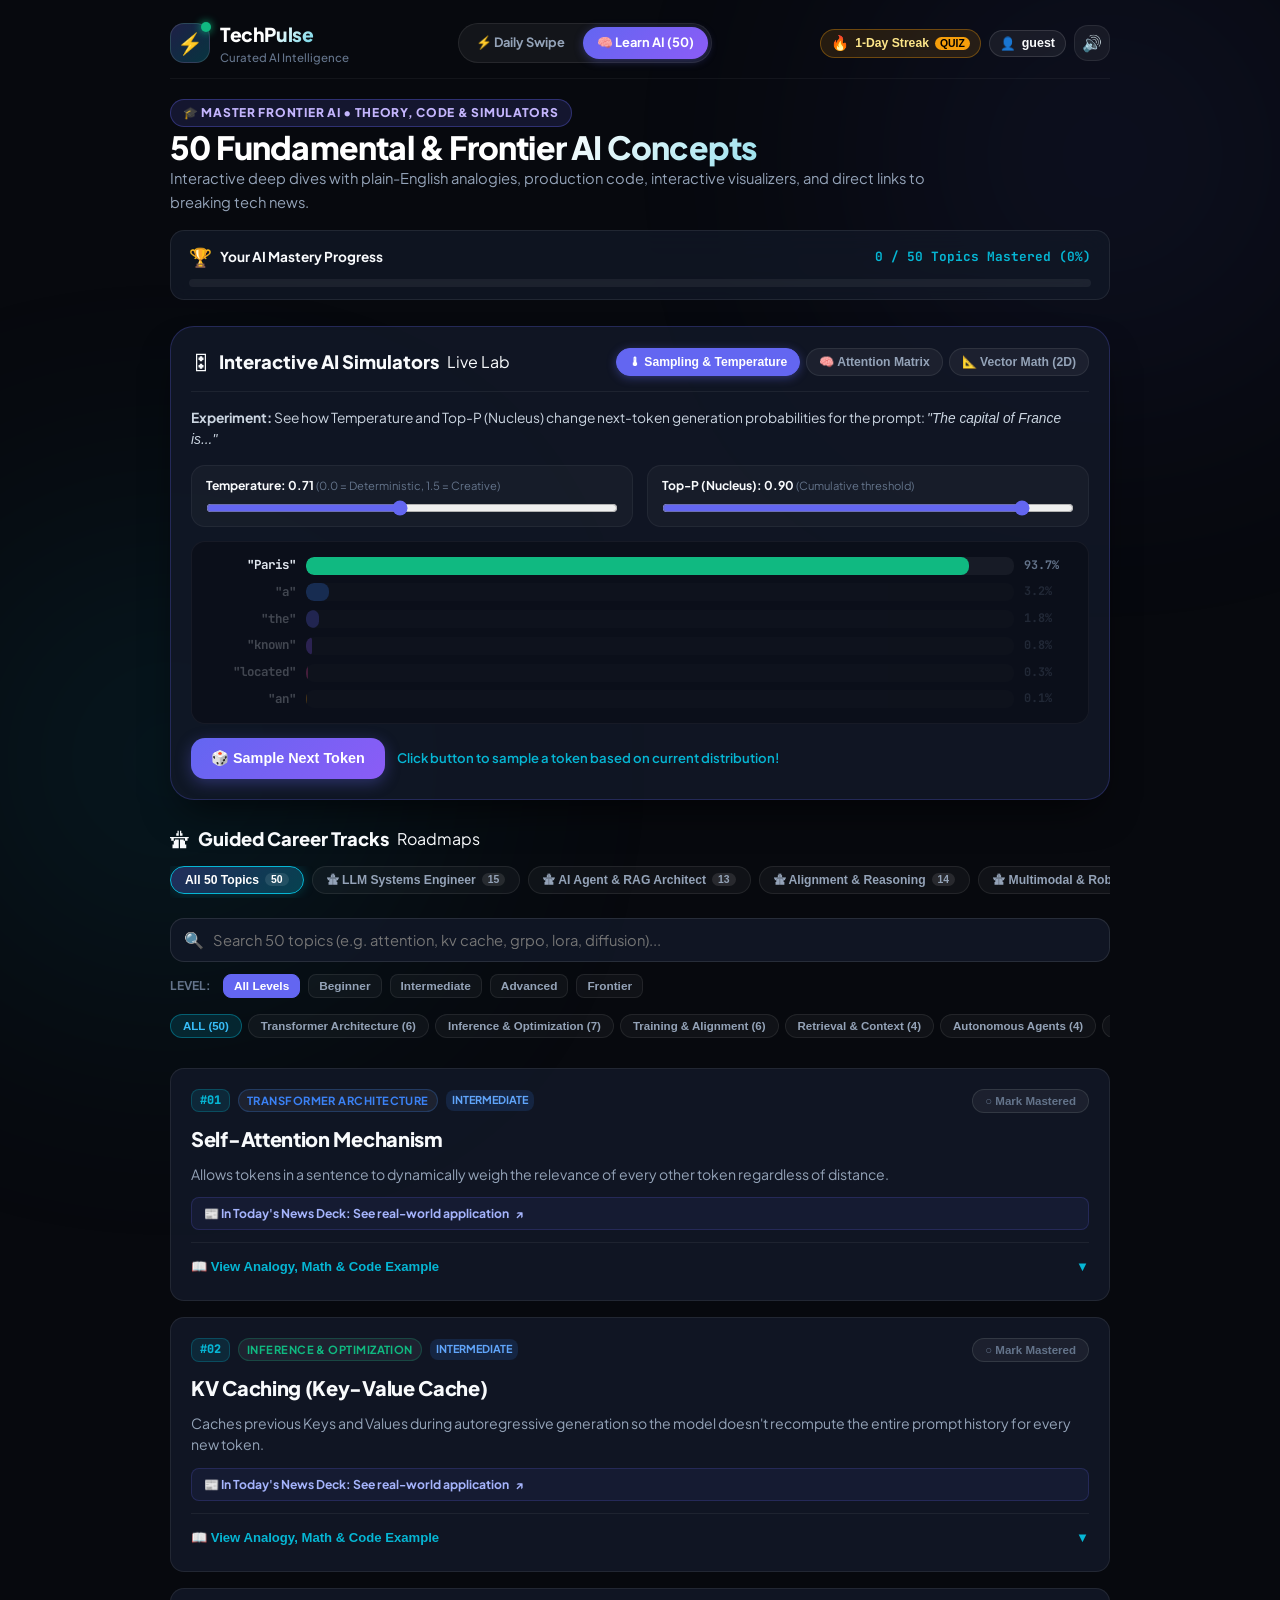
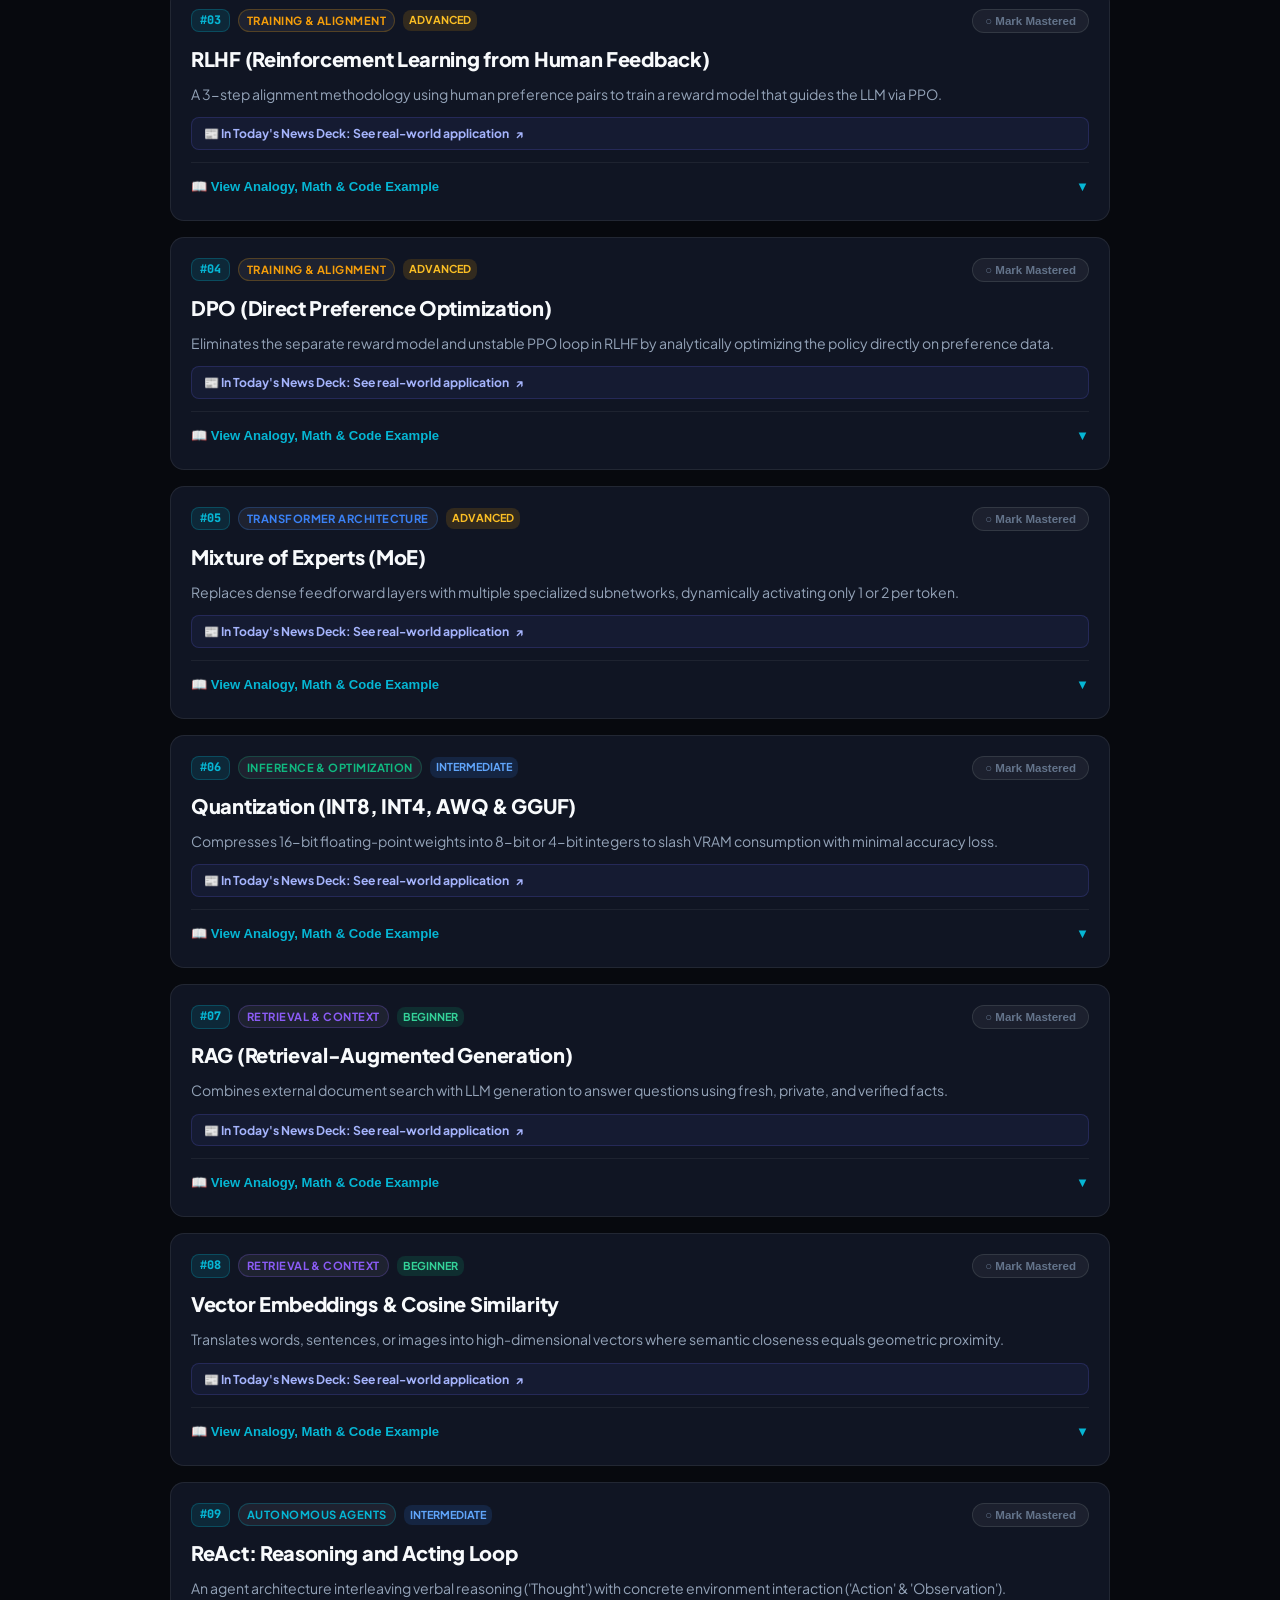
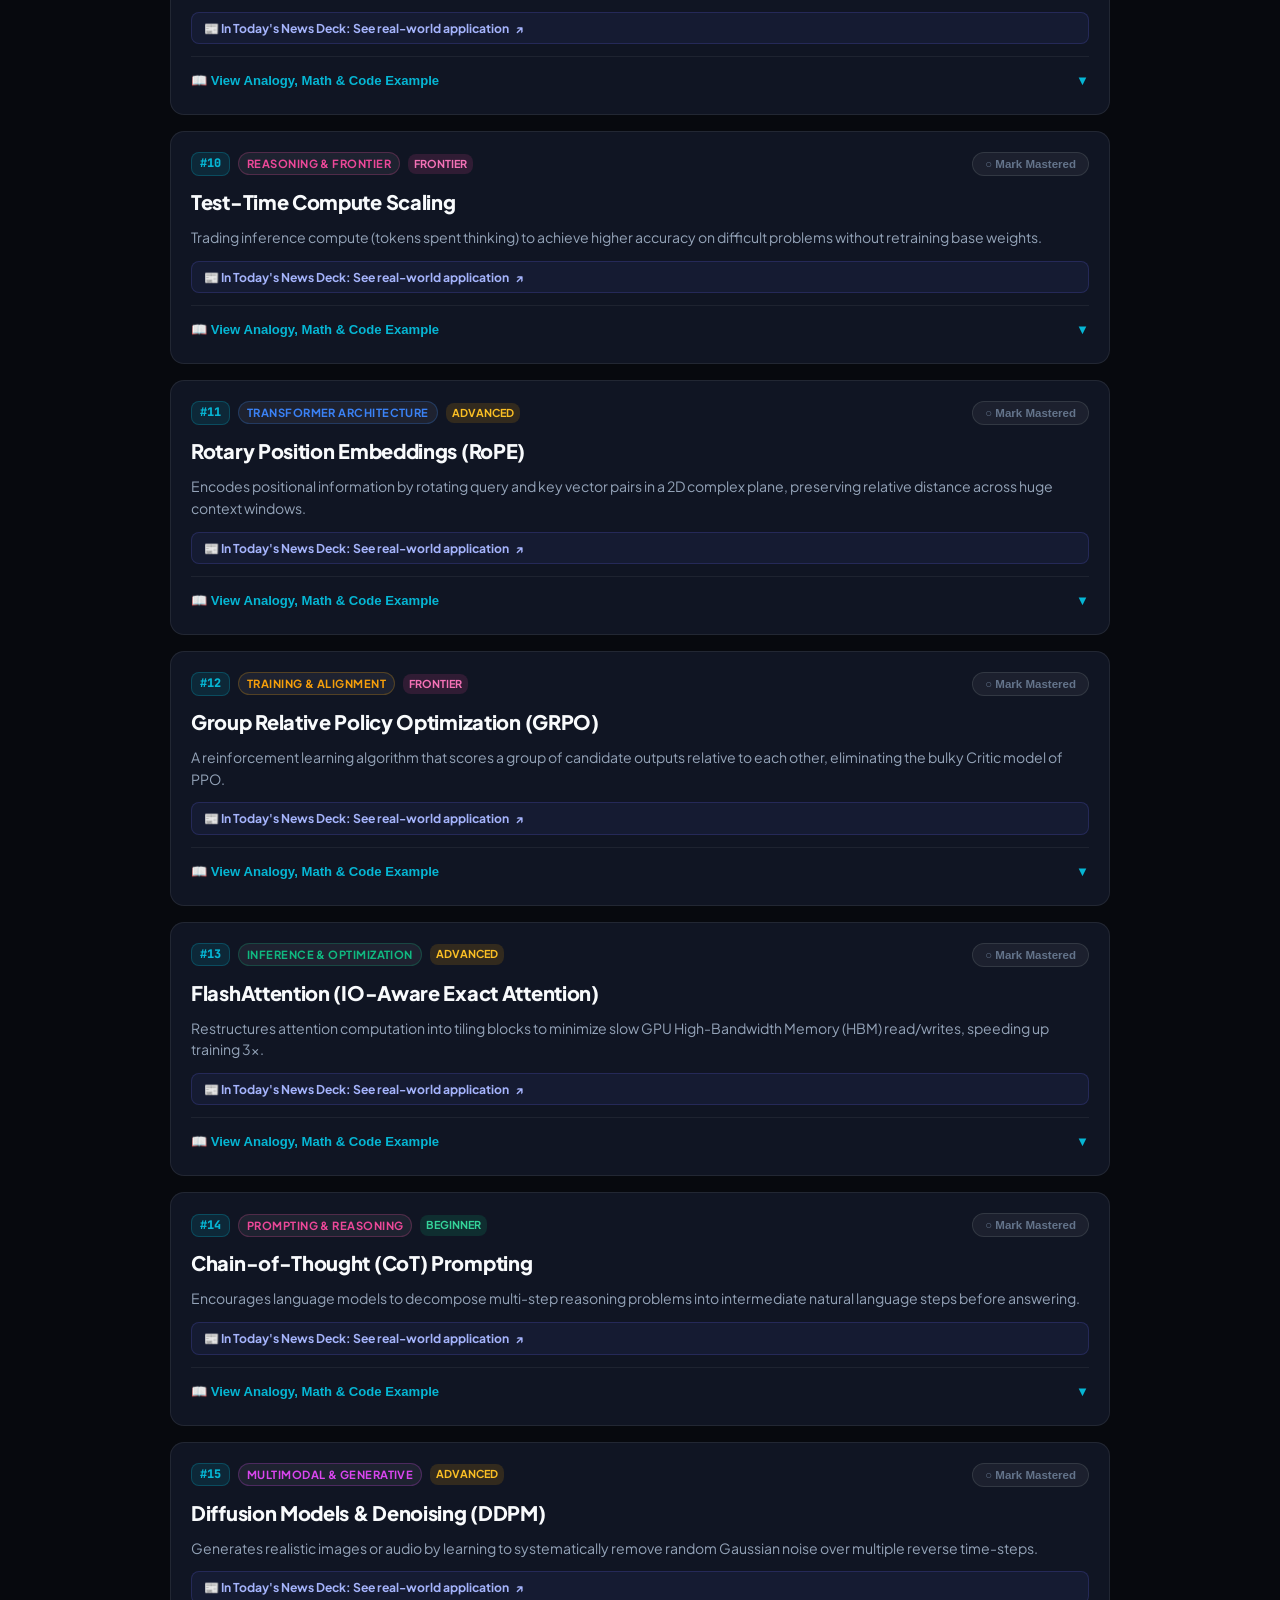
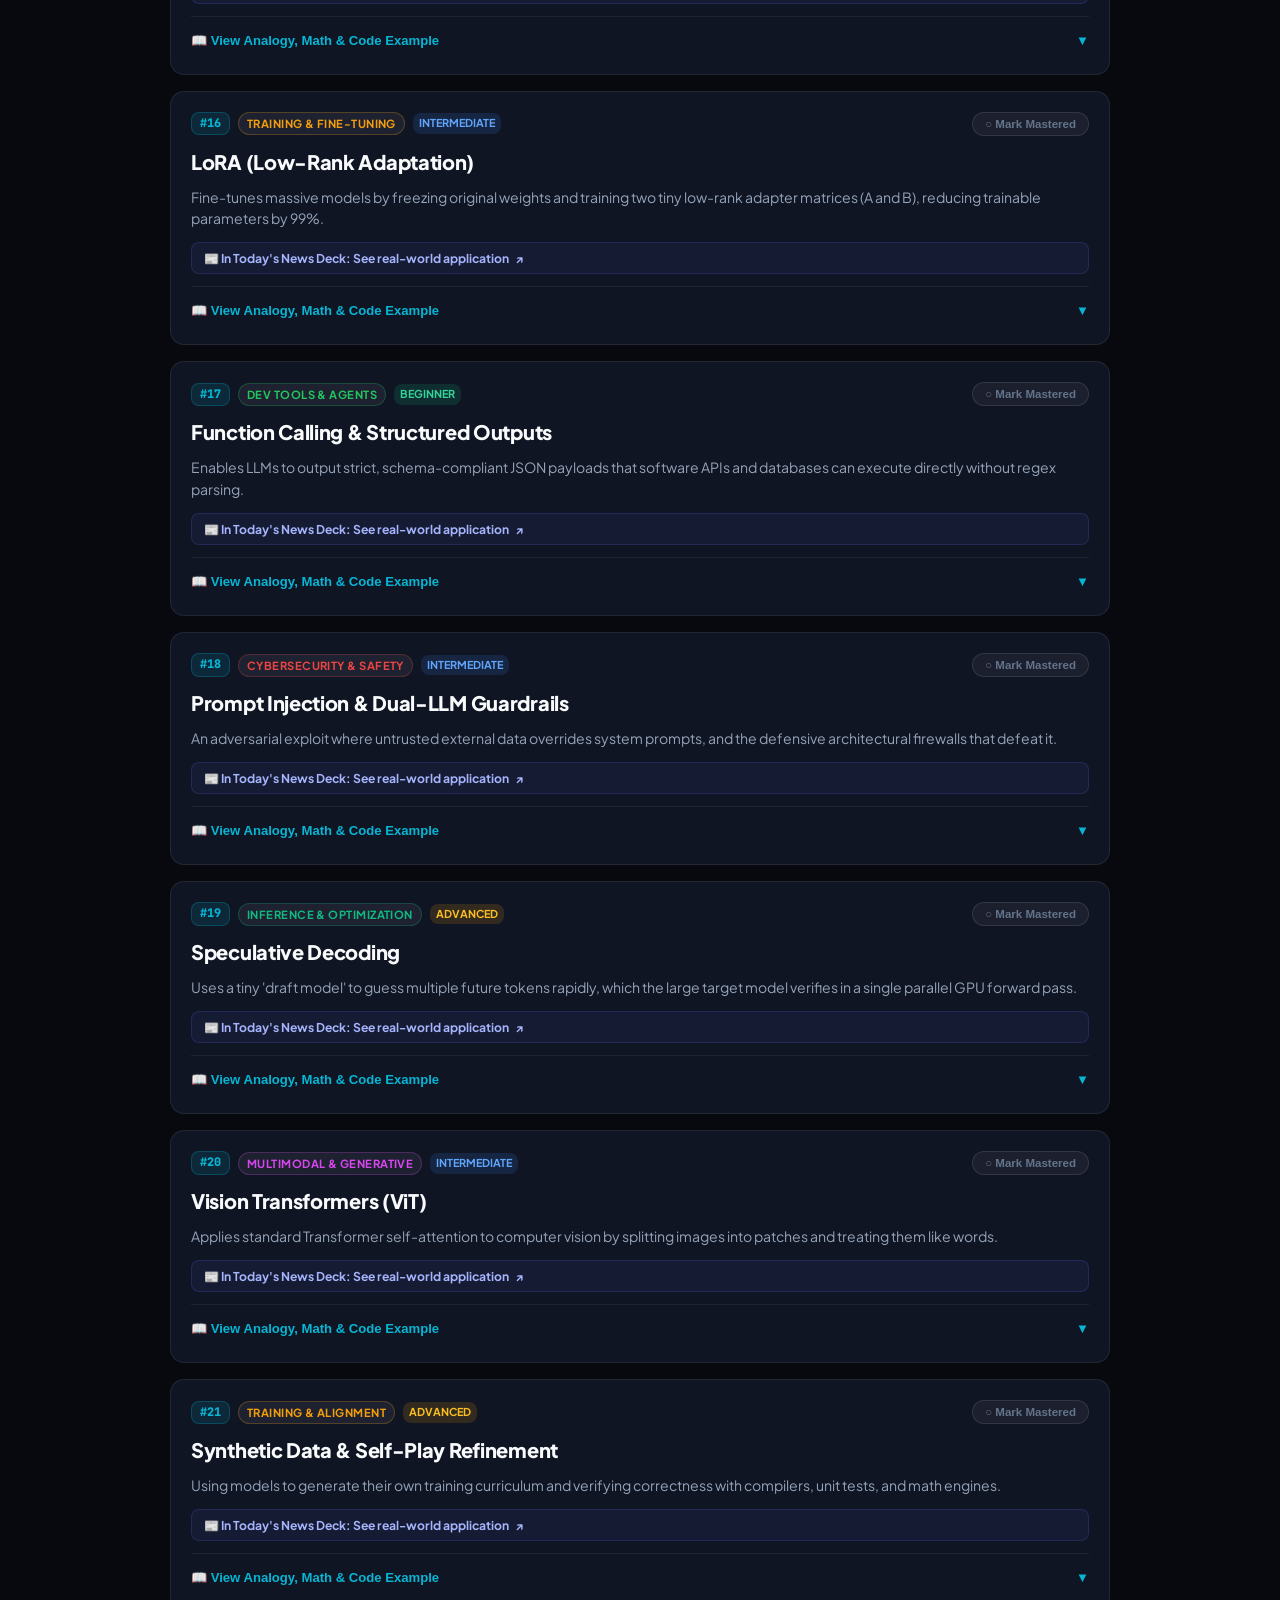
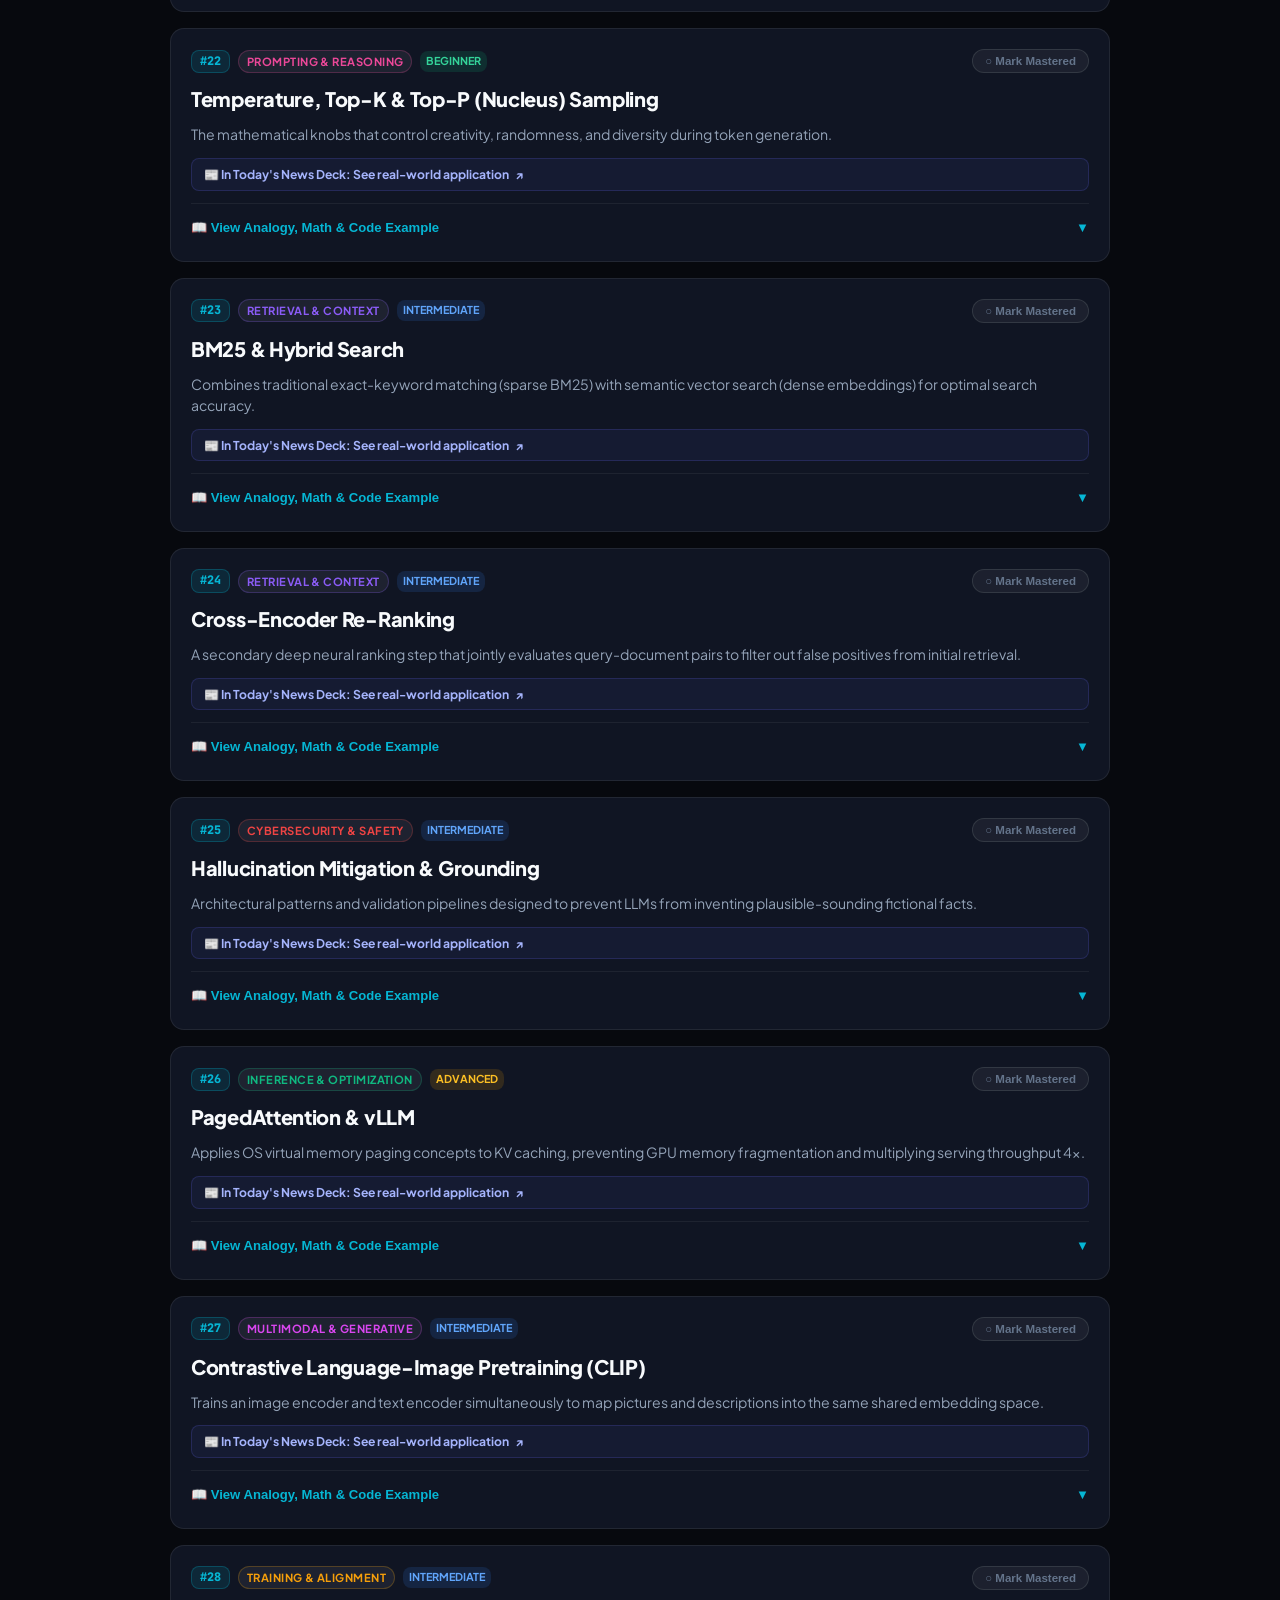
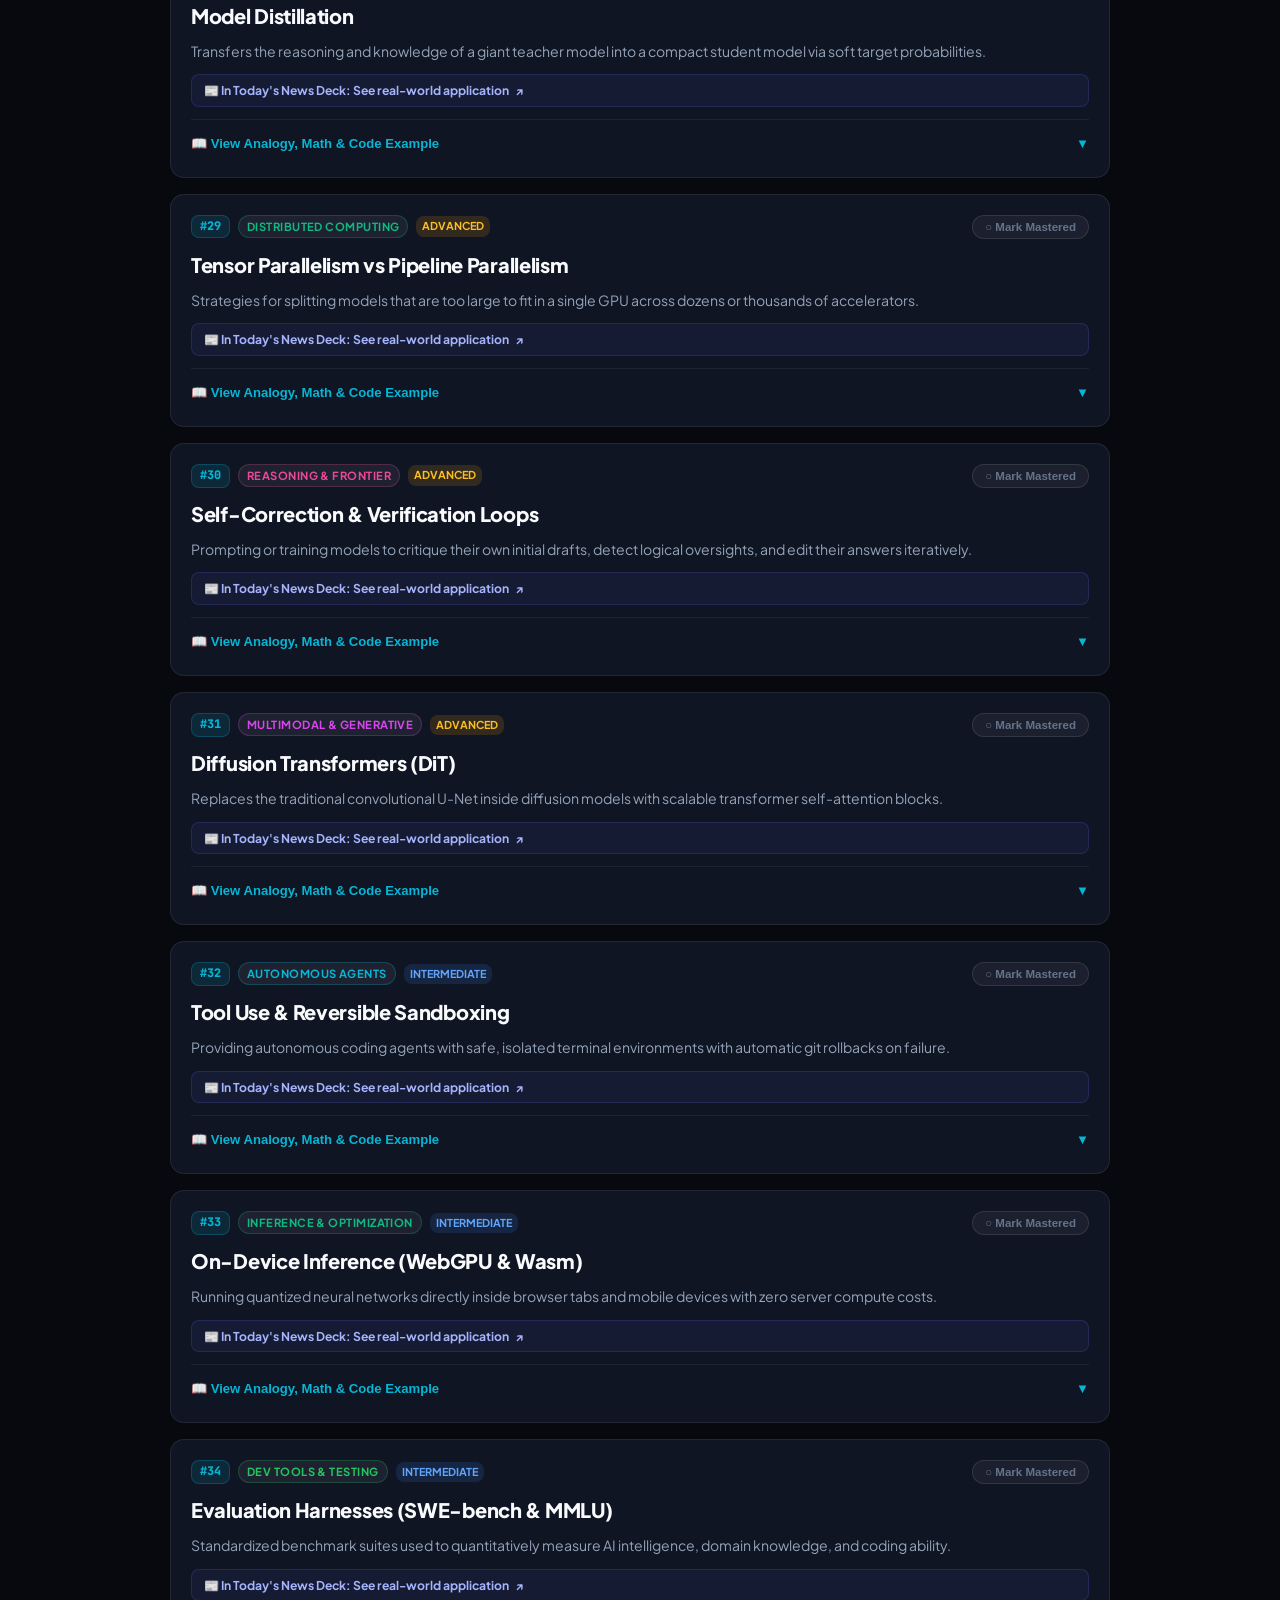
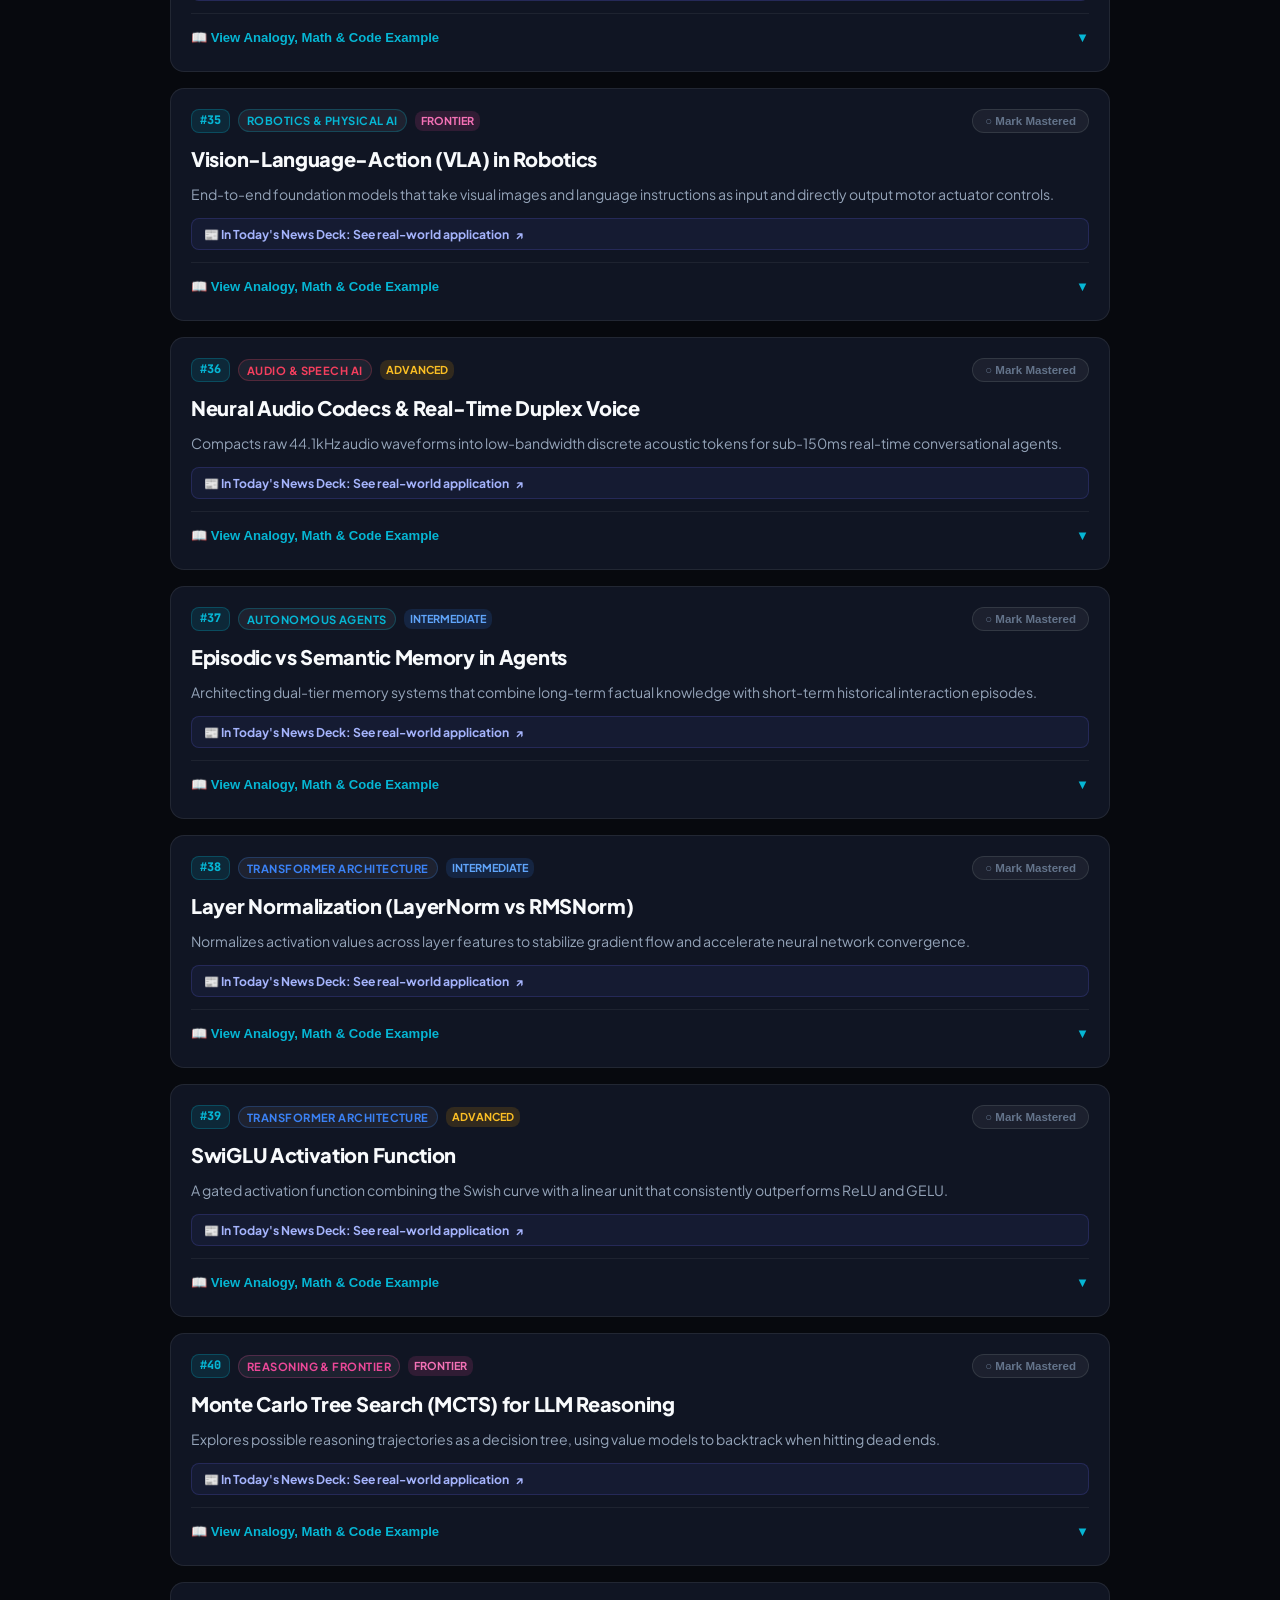
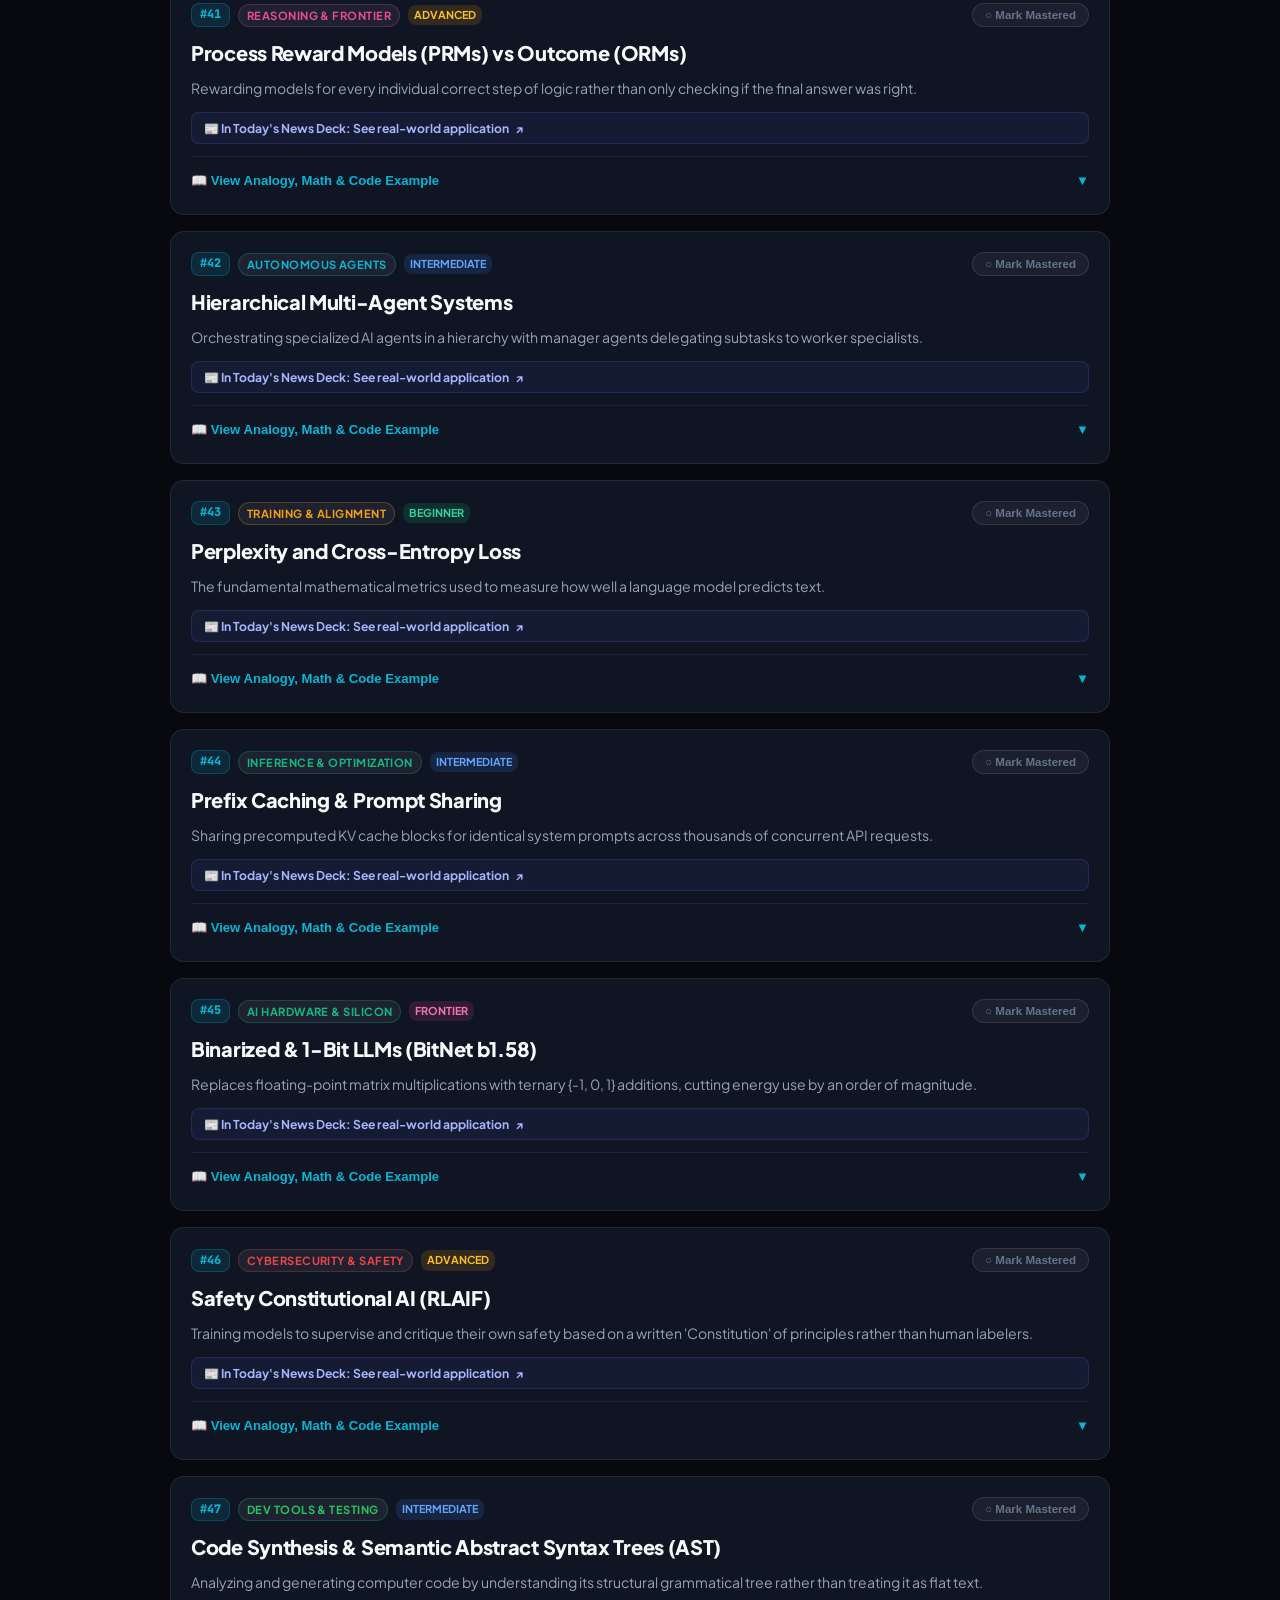
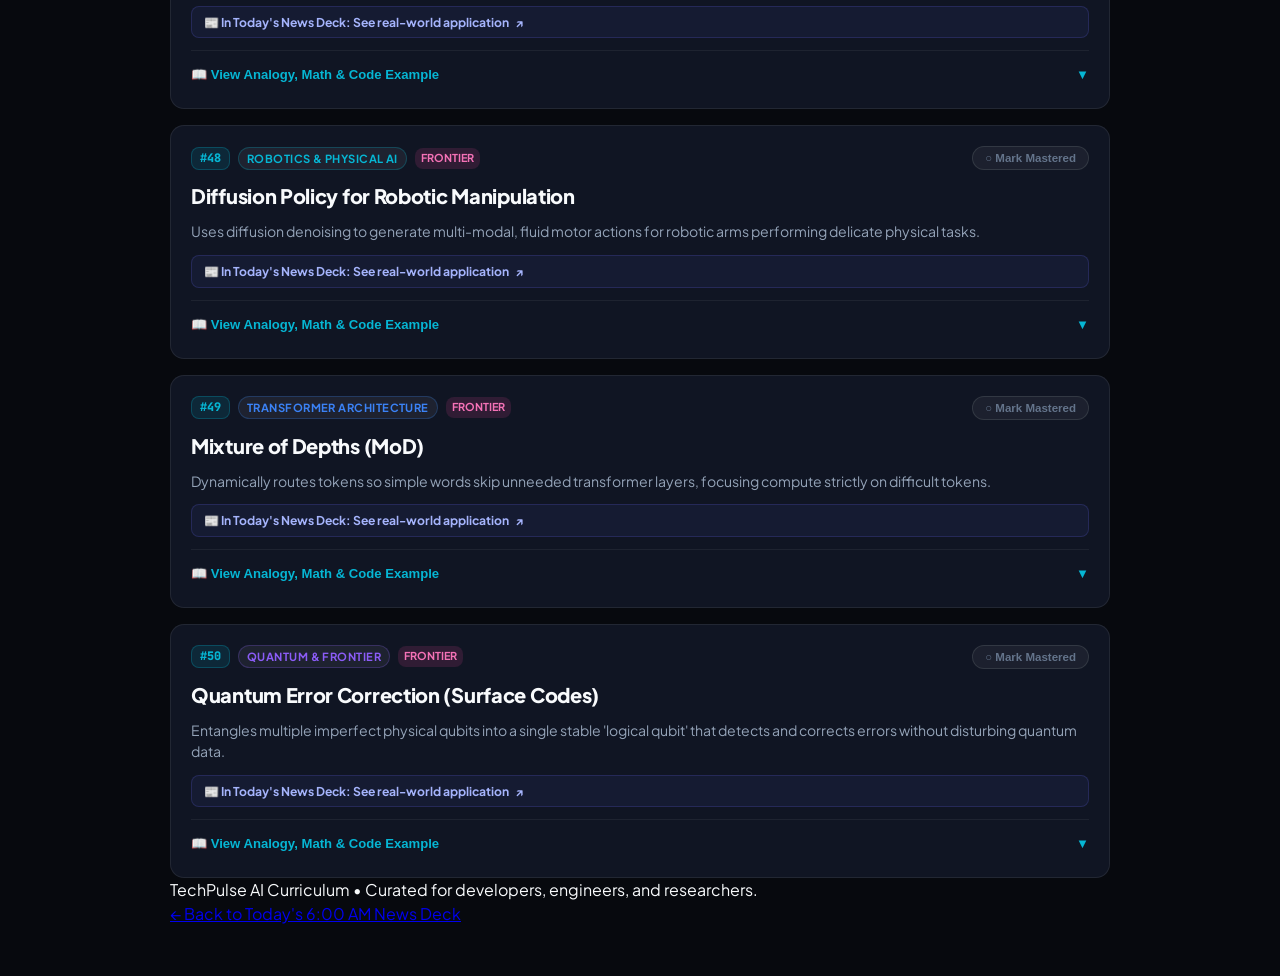
==== commit 1b5b7c3c: "Add Interactive AI Lab simulators, Career Roadmaps, Daily Micro-Quiz, News cross-links, and User Ses" ====
--- a/learn.html
+++ b/learn.html
@@ -3,8 +3,8 @@
 <head>
   <meta charset="UTF-8">
   <meta name="viewport" content="width=device-width, initial-scale=1.0, maximum-scale=1.0, user-scalable=no">
-  <title>TechPulse • Learn AI: 50 Core Topics with Code</title>
-  <meta name="description" content="Master 50 essential AI & Deep Learning concepts from Transformers to RAG, GRPO, Quantization, and Agents with real code examples and intuitive analogies.">
+  <title>TechPulse • Learn AI: 50 Core Topics with Code & Simulators</title>
+  <meta name="description" content="Master 50 essential AI concepts with live interactive simulators, code examples, career learning paths, and daily micro-quizzes.">
   <link rel="preconnect" href="https://fonts.googleapis.com">
   <link rel="preconnect" href="https://fonts.gstatic.com" crossorigin>
   <link href="https://fonts.googleapis.com/css2?family=Plus+Jakarta+Sans:wght@400;500;600;700;800&family=JetBrains+Mono:wght@400;500;600;700&display=swap" rel="stylesheet">
@@ -35,7 +35,7 @@
         </a>
       </div>
 
-      <!-- Navigation Tabs between Daily Swipe and Learn AI -->
+      <!-- Navigation Tabs -->
       <nav class="nav-tab-group" aria-label="Main Navigation">
         <a href="index.html" class="nav-tab">
           <span>⚡️ Daily Swipe</span>
@@ -46,23 +46,32 @@
       </nav>
 
       <div class="header-right">
+        <!-- Daily Quiz Button -->
+        <button id="openQuizBtn" class="streak-badge-btn" title="Take Today's 60-Second AI Micro-Quiz">
+          <span class="fire-icon">🔥</span>
+          <span id="streakCountText">1-Day Streak</span>
+          <span class="quiz-pill">Quiz</span>
+        </button>
+
+        <!-- User Profile Button -->
+        <button id="userProfileBtn" class="user-profile-btn" title="Account & Profile Settings" aria-label="User Profile">
+          <span class="user-avatar-icon">👤</span>
+          <span id="headerUsernameText">Guest</span>
+        </button>
+
         <!-- Audio toggle -->
         <button id="soundToggleBtn" class="icon-button" title="Toggle Sound FX" aria-label="Toggle Sound Effects">
           <span id="soundIcon">🔊</span>
         </button>
-
-        <a href="index.html" class="icon-button" title="Back to Swipe Deck" aria-label="Daily Swipe">
-          <span>🃏</span>
-        </a>
       </div>
     </header>
 
     <!-- Learn AI Hero & Progress Banner -->
     <section class="learn-hero">
       <div class="hero-content">
-        <div class="hero-badge">🎓 Master Frontier AI</div>
+        <div class="hero-badge">🎓 Master Frontier AI • Theory, Code & Simulators</div>
         <h1 class="hero-title">50 Fundamental & Frontier AI Concepts</h1>
-        <p class="hero-subtitle">From Self-Attention and Quantization to GRPO, PagedAttention, and Autonomous Agents. Plain-English analogies, math breakdowns, and production code examples.</p>
+        <p class="hero-subtitle">Interactive deep dives with plain-English analogies, production code, interactive visualizers, and direct links to breaking tech news.</p>
       </div>
 
       <!-- Interactive Progress Tracker -->
@@ -77,6 +86,119 @@
         <div class="progress-bar-bg">
           <div class="progress-bar-fill" id="progressBarFill" style="width: 0%;"></div>
         </div>
+      </div>
+    </section>
+
+    <!-- 🎛 SECTION: Interactive Visualizers & AI Lab -->
+    <section class="visualizer-lab-section">
+      <div class="section-header-row">
+        <div class="sec-title-group">
+          <span class="sec-icon">🎛</span>
+          <h2>Interactive AI Simulators</h2>
+          <span class="badge-pill">Live Lab</span>
+        </div>
+        <div class="lab-tabs-nav">
+          <button class="lab-tab-btn active" data-tab="sampling">🌡 Sampling & Temperature</button>
+          <button class="lab-tab-btn" data-tab="attention">🧠 Attention Matrix</button>
+          <button class="lab-tab-btn" data-tab="vectors">📐 Vector Math (2D)</button>
+        </div>
+      </div>
+
+      <!-- Simulator 1: Temperature & Sampling -->
+      <div class="lab-card-body" id="labSamplingTab">
+        <div class="sim-intro-row">
+          <p><strong>Experiment:</strong> See how Temperature and Top-P (Nucleus) change next-token generation probabilities for the prompt: <em>"The capital of France is..."</em></p>
+        </div>
+        <div class="sim-controls-grid">
+          <div class="sim-control-item">
+            <label for="tempSlider">Temperature: <strong id="tempValDisplay">0.70</strong> <span class="sub-label">(0.0 = Deterministic, 1.5 = Creative)</span></label>
+            <input type="range" id="tempSlider" min="0.01" max="1.50" step="0.05" value="0.70" class="slider-input">
+          </div>
+          <div class="sim-control-item">
+            <label for="topPSlider">Top-P (Nucleus): <strong id="topPValDisplay">0.90</strong> <span class="sub-label">(Cumulative threshold)</span></label>
+            <input type="range" id="topPSlider" min="0.10" max="1.00" step="0.05" value="0.90" class="slider-input">
+          </div>
+        </div>
+        <div class="sim-bars-container" id="samplingBarsContainer">
+          <!-- Populated by learn.js -->
+        </div>
+        <div class="sim-action-row">
+          <button class="btn btn-primary" id="sampleTokenBtn">🎲 Sample Next Token</button>
+          <span class="sample-result-text" id="sampleResultText">Click button to sample a token based on current distribution!</span>
+        </div>
+      </div>
+
+      <!-- Simulator 2: Self-Attention Matrix Heatmap -->
+      <div class="lab-card-body hidden" id="labAttentionTab">
+        <div class="sim-intro-row">
+          <p><strong>Interactive Heatmap:</strong> Click or hover over words in this sentence to inspect how tokens attend to each other in self-attention layers.</p>
+        </div>
+        <div class="attention-sentence-selector">
+          <span class="sel-label">Preset:</span>
+          <button class="preset-chip active" data-sentence="The animal didn't cross because it was tired">"The animal didn't cross because it was tired"</button>
+          <button class="preset-chip" data-sentence="Attention is all you need for reasoning">"Attention is all you need for reasoning"</button>
+        </div>
+        <div class="attention-matrix-wrapper" id="attentionMatrixContainer">
+          <!-- Populated by learn.js -->
+        </div>
+        <div class="attention-explanation-box" id="attentionExplainBox">
+          Hover over any cell in the matrix to inspect attention score and weight distribution!
+        </div>
+      </div>
+
+      <!-- Simulator 3: 2D Vector Embedding Math Playground -->
+      <div class="lab-card-body hidden" id="labVectorsTab">
+        <div class="sim-intro-row">
+          <p><strong>Vector Arithmetic:</strong> Word embeddings preserve semantic directions. See vector addition and subtraction in a 2D projection space.</p>
+        </div>
+        <div class="vector-canvas-wrapper">
+          <canvas id="vectorCanvas" width="600" height="300"></canvas>
+        </div>
+        <div class="vector-controls-row">
+          <button class="btn btn-secondary" id="runKingQueenMathBtn">📐 Run: [King] - [Man] + [Woman] = [Queen]</button>
+          <button class="btn btn-outline" id="resetVectorCanvasBtn">↺ Reset Canvas</button>
+          <span class="vector-calc-status" id="vectorStatusText">Click the button above to animate semantic vector math!</span>
+        </div>
+      </div>
+    </section>
+
+    <!-- 🛣 SECTION: Career Learning Paths (Roadmaps) -->
+    <section class="learning-paths-section">
+      <div class="sec-title-group">
+        <span class="sec-icon">🛣</span>
+        <h2>Guided Career Tracks</h2>
+        <span class="badge-pill">Roadmaps</span>
+      </div>
+      <div class="path-chips-row">
+        <button class="path-chip-btn active" data-path="ALL">
+          <span>All 50 Topics</span>
+          <span class="path-badge">50</span>
+        </button>
+        <button class="path-chip-btn" data-path="llm-systems">
+          <span>🛣 LLM Systems Engineer</span>
+          <span class="path-badge">15</span>
+        </button>
+        <button class="path-chip-btn" data-path="agents-rag">
+          <span>🛣 AI Agent & RAG Architect</span>
+          <span class="path-badge">13</span>
+        </button>
+        <button class="path-chip-btn" data-path="alignment-reasoning">
+          <span>🛣 Alignment & Reasoning</span>
+          <span class="path-badge">14</span>
+        </button>
+        <button class="path-chip-btn" data-path="multimodal-robotics">
+          <span>🛣 Multimodal & Robotics</span>
+          <span class="path-badge">7</span>
+        </button>
+      </div>
+
+      <!-- Active Path Banner (shown when a specific path is clicked) -->
+      <div class="path-description-banner hidden" id="pathBanner">
+        <div class="path-banner-text">
+          <h3 id="pathBannerTitle">LLM Systems Engineer Track</h3>
+          <p id="pathBannerDesc">Focuses on high-throughput serving, KV caching, quantization, FlashAttention, and distributed GPU parallelism.</p>
+        </div>
+        <div class="path-progress-pill" id="pathProgressPill">0 / 15 Mastered</div>
       </div>
     </section>
 
@@ -92,7 +214,7 @@
       <!-- Quick filters: Difficulty -->
       <div class="difficulty-filter-row">
         <span class="filter-label">Level:</span>
-        <button class="diff-btn active" data-diff="ALL">All</button>
+        <button class="diff-btn active" data-diff="ALL">All Levels</button>
         <button class="diff-btn" data-diff="Beginner">Beginner</button>
         <button class="diff-btn" data-diff="Intermediate">Intermediate</button>
         <button class="diff-btn" data-diff="Advanced">Advanced</button>
@@ -125,14 +247,131 @@
     <footer class="learn-footer">
       <p>TechPulse AI Curriculum • Curated for developers, engineers, and researchers.</p>
       <div class="footer-links">
-        <a href="index.html">← Back to Today's News Deck</a>
+        <a href="index.html">← Back to Today's 6:00 AM News Deck</a>
       </div>
     </footer>
   </div>
 
+  <!-- 🏆 Daily 60-Second AI Micro-Quiz Modal -->
+  <dialog class="quiz-dialog" id="quizDialog">
+    <div class="quiz-modal-box">
+      <div class="quiz-modal-header">
+        <div class="quiz-title-group">
+          <span class="quiz-badge">⚡️ Daily 60-Sec Challenge</span>
+          <span class="quiz-step-text" id="quizStepIndicator">Question 1 of 3</span>
+        </div>
+        <button class="dialog-close-btn" id="closeQuizBtn">✕</button>
+      </div>
+
+      <div class="quiz-body" id="quizQuestionBody">
+        <h3 class="quiz-question-title" id="quizQuestionText">Loading question...</h3>
+        <div class="quiz-options-list" id="quizOptionsList">
+          <!-- Populated dynamically -->
+        </div>
+        <div class="quiz-feedback-box hidden" id="quizFeedbackBox">
+          <div class="feedback-status" id="feedbackStatus">Correct!</div>
+          <p class="feedback-explanation" id="feedbackExplanation"></p>
+        </div>
+      </div>
+
+      <!-- Quiz Summary / Finished State -->
+      <div class="quiz-summary-box hidden" id="quizSummaryBox">
+        <div class="quiz-celebrate-icon">🎉</div>
+        <h2>Daily Quiz Complete!</h2>
+        <p class="quiz-score-sub" id="quizScoreSummary">You scored 3 / 3 correct today!</p>
+        <div class="streak-reward-card">
+          <span class="streak-fire">🔥</span>
+          <div class="streak-reward-text">
+            <strong>Study Streak Maintained!</strong>
+            <p>Come back tomorrow morning to keep your streak burning.</p>
+          </div>
+        </div>
+        <button class="btn btn-primary" id="finishQuizBtn">Awesome, Back to Learning!</button>
+      </div>
+
+      <div class="quiz-modal-footer" id="quizFooter">
+        <button class="btn btn-secondary hidden" id="quizNextBtn">Next Question →</button>
+      </div>
+    </div>
+  </dialog>
+
+  <!-- 👤 User Profile & Session Auth Modal -->
+  <dialog class="profile-dialog" id="profileDialog">
+    <div class="profile-modal-box">
+      <div class="profile-modal-header">
+        <div class="profile-header-title">
+          <span class="profile-icon">👤</span>
+          <h3>Your TechPulse Profile</h3>
+        </div>
+        <button class="dialog-close-btn" id="closeProfileBtn">✕</button>
+      </div>
+
+      <div class="profile-body">
+        <!-- Current Account Card -->
+        <div class="current-account-card">
+          <div class="acc-meta">
+            <span class="acc-avatar">👤</span>
+            <div>
+              <h4 id="profileUsername">Guest User</h4>
+              <p id="profileStatusText">Session data stored locally on this device</p>
+            </div>
+          </div>
+          <div class="profile-stats-row">
+            <div class="pstat">
+              <span class="pstat-num" id="pstatStreak">1</span>
+              <span class="pstat-label">🔥 Day Streak</span>
+            </div>
+            <div class="pstat">
+              <span class="pstat-num" id="pstatMastered">0</span>
+              <span class="pstat-label">Mastered (50)</span>
+            </div>
+            <div class="pstat">
+              <span class="pstat-num" id="pstatFavs">0</span>
+              <span class="pstat-label">Saved Articles</span>
+            </div>
+          </div>
+        </div>
+
+        <!-- Login / Register Form (Toggleable) -->
+        <div class="auth-box">
+          <h4 id="authFormTitle">Save Progress to Account</h4>
+          <p class="auth-sub">Set a username and password to keep your session private or switch accounts.</p>
+          
+          <div class="auth-input-group">
+            <label for="authUsernameInput">Username:</label>
+            <input type="text" id="authUsernameInput" class="auth-input" placeholder="e.g. milind" autocomplete="username">
+          </div>
+          <div class="auth-input-group">
+            <label for="authPasswordInput">Password / PIN:</label>
+            <input type="password" id="authPasswordInput" class="auth-input" placeholder="••••••••" autocomplete="current-password">
+          </div>
+
+          <div class="auth-btn-row">
+            <button class="btn btn-primary" id="authSubmitRegisterBtn">Create Account</button>
+            <button class="btn btn-secondary" id="authSubmitLoginBtn">Log In</button>
+            <button class="btn btn-outline hidden" id="authLogoutBtn">Log Out</button>
+          </div>
+        </div>
+
+        <!-- Cross-Device Sync (Export/Import) -->
+        <div class="sync-box">
+          <h4>📲 Sync to Phone or Another Device</h4>
+          <p>Transfer your streak, favorites, and mastered topics without a cloud account.</p>
+          <div class="sync-btn-row">
+            <button class="btn btn-outline" id="exportProfileBtn">📋 Copy Sync JSON</button>
+            <button class="btn btn-outline" id="importProfileBtn">📥 Import Sync JSON</button>
+          </div>
+        </div>
+      </div>
+    </div>
+  </dialog>
+
   <!-- Toast notification container -->
   <div class="toast-container" id="toastContainer"></div>
 
+  <!-- Session Manager Script -->
+  <script src="session.js"></script>
+  <!-- Learn AI Engine Script -->
   <script src="learn.js"></script>
 </body>
 </html>
--- a/learn.css
+++ b/learn.css
@@ -1,5 +1,5 @@
 /* ==========================================================================
-   TechPulse - Learn AI (50 Topics Curriculum) Styles
+   TechPulse - Learn AI Curriculum, Interactive Simulators & Mobile Styles
    ========================================================================== */
 
 .learn-page-container {
@@ -8,7 +8,7 @@
   max-width: 980px;
   margin: 0 auto;
   min-height: 100vh;
-  padding: 12px 20px 40px 20px;
+  padding: 12px 20px 50px 20px;
   display: flex;
   flex-direction: column;
 }
@@ -35,6 +35,7 @@
   padding: 6px 14px;
   border-radius: var(--radius-full);
   transition: all 0.2s ease;
+  white-space: nowrap;
 }
 
 .nav-tab:hover {
@@ -48,12 +49,69 @@
   box-shadow: 0 2px 10px rgba(99, 102, 241, 0.35);
 }
 
+/* Header Action Buttons */
+.streak-badge-btn {
+  display: inline-flex;
+  align-items: center;
+  gap: 6px;
+  background: rgba(245, 158, 11, 0.12);
+  border: 1px solid rgba(245, 158, 11, 0.35);
+  color: #fde68a;
+  padding: 5px 10px;
+  border-radius: var(--radius-full);
+  font-size: 0.76rem;
+  font-weight: 700;
+  cursor: pointer;
+  transition: all 0.2s ease;
+}
+
+.streak-badge-btn:hover {
+  background: rgba(245, 158, 11, 0.25);
+  border-color: #f59e0b;
+  transform: translateY(-1px);
+}
+
+.streak-badge-btn .fire-icon {
+  font-size: 0.9rem;
+}
+
+.streak-badge-btn .quiz-pill {
+  background: #f59e0b;
+  color: #000;
+  font-size: 0.65rem;
+  font-weight: 800;
+  padding: 1px 5px;
+  border-radius: var(--radius-full);
+  text-transform: uppercase;
+}
+
+.user-profile-btn {
+  display: inline-flex;
+  align-items: center;
+  gap: 6px;
+  background: rgba(255, 255, 255, 0.06);
+  border: 1px solid rgba(255, 255, 255, 0.12);
+  color: var(--text-primary);
+  padding: 5px 10px;
+  border-radius: var(--radius-full);
+  font-size: 0.78rem;
+  font-weight: 700;
+  cursor: pointer;
+  transition: all 0.2s ease;
+}
+
+.user-profile-btn:hover {
+  background: rgba(255, 255, 255, 0.14);
+  border-color: rgba(255, 255, 255, 0.25);
+  transform: translateY(-1px);
+}
+
 /* Hero Section */
 .learn-hero {
-  margin: 24px 0 20px 0;
-  display: flex;
-  flex-direction: column;
-  gap: 18px;
+  margin: 20px 0 16px 0;
+  display: flex;
+  flex-direction: column;
+  gap: 16px;
 }
 
 .hero-badge {
@@ -83,18 +141,18 @@
 }
 
 .hero-subtitle {
-  font-size: 0.95rem;
+  font-size: 0.92rem;
   color: var(--text-secondary);
   line-height: 1.6;
-  max-width: 780px;
+  max-width: 800px;
 }
 
 /* Mastery Progress Tracker */
 .mastery-tracker-box {
-  background: rgba(18, 24, 39, 0.7);
+  background: rgba(18, 24, 39, 0.75);
   border: 1px solid rgba(255, 255, 255, 0.08);
   border-radius: var(--radius-md);
-  padding: 14px 18px;
+  padding: 12px 18px;
   backdrop-filter: blur(16px);
   -webkit-backdrop-filter: blur(16px);
 }
@@ -103,7 +161,7 @@
   display: flex;
   align-items: center;
   justify-content: space-between;
-  margin-bottom: 10px;
+  margin-bottom: 8px;
 }
 
 .tracker-label-group {
@@ -113,11 +171,11 @@
 }
 
 .tracker-icon {
-  font-size: 1.2rem;
+  font-size: 1.15rem;
 }
 
 .tracker-title {
-  font-size: 0.88rem;
+  font-size: 0.85rem;
   font-weight: 700;
   color: var(--text-primary);
 }
@@ -145,7 +203,372 @@
   box-shadow: 0 0 10px rgba(6, 182, 212, 0.5);
 }
 
-/* Controls Toolbar */
+/* ==========================================================================
+   🎛 Visualizer AI Lab
+   ========================================================================== */
+
+.visualizer-lab-section {
+  background: rgba(18, 24, 39, 0.85);
+  border: 1px solid rgba(99, 102, 241, 0.25);
+  border-radius: var(--radius-lg);
+  padding: 20px;
+  margin: 10px 0 24px 0;
+  box-shadow: 0 20px 40px -15px rgba(0, 0, 0, 0.7);
+  display: flex;
+  flex-direction: column;
+  gap: 16px;
+}
+
+.section-header-row {
+  display: flex;
+  align-items: center;
+  justify-content: space-between;
+  flex-wrap: wrap;
+  gap: 12px;
+  border-bottom: 1px solid rgba(255, 255, 255, 0.06);
+  padding-bottom: 14px;
+}
+
+.sec-title-group {
+  display: flex;
+  align-items: center;
+  gap: 8px;
+}
+
+.sec-title-group h2 {
+  font-size: 1.15rem;
+  font-weight: 800;
+}
+
+.sec-icon {
+  font-size: 1.25rem;
+}
+
+.lab-tabs-nav {
+  display: flex;
+  align-items: center;
+  gap: 6px;
+  flex-wrap: wrap;
+}
+
+.lab-tab-btn {
+  background: rgba(255, 255, 255, 0.05);
+  border: 1px solid rgba(255, 255, 255, 0.08);
+  color: var(--text-secondary);
+  font-size: 0.76rem;
+  font-weight: 700;
+  padding: 6px 12px;
+  border-radius: var(--radius-full);
+  cursor: pointer;
+  transition: all 0.2s ease;
+}
+
+.lab-tab-btn:hover {
+  background: rgba(255, 255, 255, 0.12);
+  color: var(--text-primary);
+}
+
+.lab-tab-btn.active {
+  background: var(--accent-indigo);
+  border-color: var(--accent-indigo);
+  color: #fff;
+  box-shadow: 0 2px 10px rgba(99, 102, 241, 0.4);
+}
+
+.lab-card-body {
+  display: flex;
+  flex-direction: column;
+  gap: 14px;
+}
+
+.sim-intro-row p {
+  font-size: 0.86rem;
+  color: #cbd5e1;
+}
+
+.sim-controls-grid {
+  display: grid;
+  grid-template-columns: repeat(2, 1fr);
+  gap: 14px;
+}
+
+.sim-control-item {
+  display: flex;
+  flex-direction: column;
+  gap: 6px;
+  background: rgba(255, 255, 255, 0.03);
+  padding: 10px 14px;
+  border-radius: var(--radius-md);
+  border: 1px solid rgba(255, 255, 255, 0.05);
+}
+
+.sim-control-item label {
+  font-size: 0.76rem;
+  color: var(--text-primary);
+  font-weight: 700;
+}
+
+.sim-control-item .sub-label {
+  font-weight: 400;
+  color: var(--text-muted);
+  font-size: 0.7rem;
+}
+
+.slider-input {
+  width: 100%;
+  accent-color: var(--accent-indigo);
+  cursor: pointer;
+}
+
+.sim-bars-container {
+  display: flex;
+  flex-direction: column;
+  gap: 8px;
+  background: rgba(10, 14, 26, 0.8);
+  border-radius: var(--radius-md);
+  padding: 14px;
+  border: 1px solid rgba(255, 255, 255, 0.05);
+}
+
+.sim-bar-item {
+  display: flex;
+  align-items: center;
+  gap: 10px;
+}
+
+.bar-token-name {
+  width: 90px;
+  font-family: var(--font-mono);
+  font-size: 0.78rem;
+  font-weight: 700;
+  color: #e2e8f0;
+  text-align: right;
+  white-space: nowrap;
+}
+
+.bar-track {
+  flex: 1;
+  height: 18px;
+  background: rgba(255, 255, 255, 0.05);
+  border-radius: var(--radius-sm);
+  overflow: hidden;
+  position: relative;
+}
+
+.bar-fill {
+  height: 100%;
+  border-radius: var(--radius-sm);
+  transition: width 0.25s ease-out;
+}
+
+.bar-pct-val {
+  font-family: var(--font-mono);
+  font-size: 0.74rem;
+  font-weight: 700;
+  color: var(--text-muted);
+  width: 50px;
+}
+
+.sim-action-row {
+  display: flex;
+  align-items: center;
+  gap: 12px;
+  flex-wrap: wrap;
+}
+
+.sample-result-text {
+  font-size: 0.82rem;
+  color: var(--accent-cyan);
+  font-weight: 600;
+}
+
+/* Attention Simulator */
+.attention-sentence-selector {
+  display: flex;
+  align-items: center;
+  gap: 8px;
+  flex-wrap: wrap;
+}
+
+.preset-chip {
+  background: rgba(255, 255, 255, 0.04);
+  border: 1px solid rgba(255, 255, 255, 0.08);
+  color: var(--text-secondary);
+  font-size: 0.74rem;
+  padding: 4px 10px;
+  border-radius: var(--radius-full);
+  cursor: pointer;
+  transition: all 0.15s ease;
+}
+
+.preset-chip.active {
+  background: rgba(6, 182, 212, 0.15);
+  border-color: var(--accent-cyan);
+  color: #38bdf8;
+}
+
+.attention-matrix-wrapper {
+  overflow-x: auto;
+  padding: 10px 0;
+}
+
+.attention-matrix-table {
+  border-collapse: collapse;
+  margin: 0 auto;
+}
+
+.attention-matrix-table th, .attention-matrix-table td {
+  padding: 8px 10px;
+  text-align: center;
+  font-family: var(--font-mono);
+  font-size: 0.74rem;
+}
+
+.attention-cell {
+  cursor: pointer;
+  border-radius: 4px;
+  transition: transform 0.15s ease, outline 0.15s ease;
+}
+
+.attention-cell:hover {
+  transform: scale(1.15);
+  outline: 2px solid #fff;
+  z-index: 5;
+}
+
+.attention-explanation-box {
+  background: rgba(255, 255, 255, 0.03);
+  border: 1px solid rgba(255, 255, 255, 0.06);
+  border-radius: var(--radius-sm);
+  padding: 8px 12px;
+  font-size: 0.78rem;
+  color: var(--accent-cyan);
+  text-align: center;
+}
+
+/* Vector Canvas */
+.vector-canvas-wrapper {
+  width: 100%;
+  background: #090e1a;
+  border: 1px solid rgba(255, 255, 255, 0.08);
+  border-radius: var(--radius-md);
+  display: flex;
+  align-items: center;
+  justify-content: center;
+  overflow: hidden;
+}
+
+.vector-controls-row {
+  display: flex;
+  align-items: center;
+  gap: 12px;
+  flex-wrap: wrap;
+}
+
+.vector-calc-status {
+  font-size: 0.8rem;
+  color: #38bdf8;
+  font-weight: 600;
+}
+
+/* ==========================================================================
+   🛣 Career Tracks / Roadmaps
+   ========================================================================== */
+
+.learning-paths-section {
+  display: flex;
+  flex-direction: column;
+  gap: 12px;
+  margin-bottom: 20px;
+}
+
+.path-chips-row {
+  display: flex;
+  align-items: center;
+  gap: 8px;
+  overflow-x: auto;
+  padding-bottom: 4px;
+  scrollbar-width: none;
+}
+
+.path-chips-row::-webkit-scrollbar {
+  display: none;
+}
+
+.path-chip-btn {
+  display: inline-flex;
+  align-items: center;
+  gap: 6px;
+  background: rgba(255, 255, 255, 0.04);
+  border: 1px solid rgba(255, 255, 255, 0.08);
+  color: var(--text-secondary);
+  font-size: 0.76rem;
+  font-weight: 700;
+  padding: 6px 14px;
+  border-radius: var(--radius-full);
+  cursor: pointer;
+  white-space: nowrap;
+  transition: all 0.2s ease;
+}
+
+.path-chip-btn:hover {
+  background: rgba(255, 255, 255, 0.1);
+  color: var(--text-primary);
+}
+
+.path-chip-btn.active {
+  background: linear-gradient(135deg, rgba(99, 102, 241, 0.3), rgba(6, 182, 212, 0.3));
+  border-color: var(--accent-cyan);
+  color: #fff;
+  box-shadow: 0 0 12px rgba(6, 182, 212, 0.25);
+}
+
+.path-badge {
+  background: rgba(255, 255, 255, 0.1);
+  font-size: 0.65rem;
+  padding: 1px 6px;
+  border-radius: var(--radius-full);
+}
+
+.path-description-banner {
+  background: rgba(99, 102, 241, 0.08);
+  border: 1px solid rgba(99, 102, 241, 0.25);
+  border-radius: var(--radius-md);
+  padding: 12px 18px;
+  display: flex;
+  align-items: center;
+  justify-content: space-between;
+  gap: 12px;
+  animation: fadeIn 0.2s ease;
+}
+
+.path-banner-text h3 {
+  font-size: 0.95rem;
+  color: #c4b5fd;
+  margin-bottom: 2px;
+}
+
+.path-banner-text p {
+  font-size: 0.78rem;
+  color: #cbd5e1;
+}
+
+.path-progress-pill {
+  font-family: var(--font-mono);
+  font-size: 0.74rem;
+  font-weight: 800;
+  color: var(--accent-cyan);
+  background: rgba(6, 182, 212, 0.15);
+  border: 1px solid rgba(6, 182, 212, 0.3);
+  padding: 4px 10px;
+  border-radius: var(--radius-full);
+  white-space: nowrap;
+}
+
+/* ==========================================================================
+   Controls Toolbar
+   ========================================================================== */
+
 .controls-toolbar {
   display: flex;
   flex-direction: column;
@@ -193,8 +616,8 @@
   background: rgba(255, 255, 255, 0.1);
   border: none;
   color: var(--text-secondary);
-  width: 20px;
-  height: 20px;
+  width: 22px;
+  height: 22px;
   border-radius: 50%;
   font-size: 0.75rem;
   cursor: pointer;
@@ -291,16 +714,18 @@
   color: #38bdf8;
 }
 
-/* Topics Grid Layout */
+/* ==========================================================================
+   Topics Grid & Card Anatomy
+   ========================================================================== */
+
 .topics-container {
   display: flex;
   flex-direction: column;
   gap: 16px;
 }
 
-/* Topic Card */
 .topic-card {
-  background: rgba(18, 24, 39, 0.8);
+  background: rgba(18, 24, 39, 0.85);
   border: 1px solid rgba(255, 255, 255, 0.08);
   border-radius: var(--radius-md);
   padding: 20px;
@@ -318,7 +743,7 @@
 
 .topic-card.mastered {
   border-left: 4px solid var(--accent-emerald);
-  background: rgba(16, 185, 129, 0.03);
+  background: rgba(16, 185, 129, 0.04);
 }
 
 .topic-header-row {
@@ -376,7 +801,7 @@
   background: rgba(255, 255, 255, 0.05);
   border: 1px solid rgba(255, 255, 255, 0.1);
   color: var(--text-muted);
-  padding: 4px 10px;
+  padding: 5px 12px;
   border-radius: var(--radius-full);
   font-size: 0.72rem;
   font-weight: 700;
@@ -396,7 +821,7 @@
 }
 
 .topic-title {
-  font-size: 1.22rem;
+  font-size: 1.25rem;
   font-weight: 800;
   color: var(--text-primary);
   line-height: 1.35;
@@ -409,10 +834,37 @@
   line-height: 1.55;
 }
 
-/* Accordion Expand Details */
+/* Related News Badge on Topic Card */
+.related-news-box {
+  display: flex;
+  align-items: center;
+  gap: 8px;
+  background: rgba(99, 102, 241, 0.08);
+  border: 1px solid rgba(99, 102, 241, 0.2);
+  border-radius: var(--radius-sm);
+  padding: 6px 12px;
+}
+
+.related-news-link {
+  display: inline-flex;
+  align-items: center;
+  gap: 6px;
+  color: #a5b4fc;
+  font-size: 0.76rem;
+  font-weight: 700;
+  text-decoration: none;
+  transition: color 0.15s ease;
+}
+
+.related-news-link:hover {
+  color: #fff;
+  text-decoration: underline;
+}
+
+/* Accordion Details */
 .topic-accordion {
   border-top: 1px solid rgba(255, 255, 255, 0.06);
-  padding-top: 12px;
+  padding-top: 10px;
 }
 
 .accordion-toggle-btn {
@@ -442,7 +894,6 @@
   transform: rotate(180deg);
 }
 
-/* Expandable Deep Dive Body */
 .topic-details-body {
   display: flex;
   flex-direction: column;
@@ -451,11 +902,6 @@
   padding-top: 10px;
   border-top: 1px dashed rgba(255, 255, 255, 0.06);
   animation: fadeIn 0.2s ease-out;
-}
-
-@keyframes fadeIn {
-  from { opacity: 0; transform: translateY(-4px); }
-  to { opacity: 1; transform: translateY(0); }
 }
 
 .detail-section {
@@ -553,7 +999,41 @@
   color: #e2e8f0;
 }
 
-/* Takeaway Banner */
+/* Personal Study Note Box */
+.topic-note-box {
+  background: rgba(255, 255, 255, 0.02);
+  border: 1px dashed rgba(255, 255, 255, 0.1);
+  border-radius: var(--radius-sm);
+  padding: 10px 12px;
+  display: flex;
+  flex-direction: column;
+  gap: 6px;
+}
+
+.topic-note-label {
+  font-size: 0.72rem;
+  font-weight: 700;
+  color: #a5b4fc;
+}
+
+.topic-note-textarea {
+  width: 100%;
+  background: rgba(0, 0, 0, 0.3);
+  border: 1px solid rgba(255, 255, 255, 0.08);
+  border-radius: 4px;
+  color: #e2e8f0;
+  font-family: var(--font-sans);
+  font-size: 0.8rem;
+  padding: 6px 8px;
+  resize: vertical;
+  min-height: 50px;
+}
+
+.topic-note-textarea:focus {
+  outline: none;
+  border-color: var(--accent-indigo);
+}
+
 .takeaway-banner {
   background: rgba(16, 185, 129, 0.06);
   border-left: 3px solid var(--accent-emerald);
@@ -564,77 +1044,406 @@
   font-weight: 600;
 }
 
-/* Empty Topics State */
-.empty-topics-state {
-  display: flex;
-  flex-direction: column;
+/* ==========================================================================
+   🏆 Quiz Dialog
+   ========================================================================== */
+
+.quiz-dialog {
+  border: none;
+  border-radius: var(--radius-lg);
+  background: transparent;
+  padding: 0;
+  max-width: 580px;
+  width: 92%;
+  margin: auto;
+  box-shadow: 0 25px 60px -10px rgba(0, 0, 0, 0.9);
+}
+
+.quiz-dialog::backdrop {
+  background: rgba(0, 0, 0, 0.82);
+  backdrop-filter: blur(10px);
+  -webkit-backdrop-filter: blur(10px);
+}
+
+.quiz-modal-box {
+  background: #0d1322;
+  border: 1px solid rgba(255, 255, 255, 0.12);
+  border-radius: var(--radius-lg);
+  padding: 24px;
+  color: var(--text-primary);
+  display: flex;
+  flex-direction: column;
+  gap: 16px;
+}
+
+.quiz-modal-header {
+  display: flex;
+  align-items: center;
+  justify-content: space-between;
+}
+
+.quiz-badge {
+  background: rgba(245, 158, 11, 0.15);
+  color: #fbbf24;
+  border: 1px solid rgba(245, 158, 11, 0.3);
+  padding: 3px 10px;
+  border-radius: var(--radius-full);
+  font-size: 0.74rem;
+  font-weight: 800;
+}
+
+.quiz-step-text {
+  font-family: var(--font-mono);
+  font-size: 0.74rem;
+  color: var(--text-muted);
+  margin-left: 8px;
+}
+
+.quiz-question-title {
+  font-size: 1.15rem;
+  font-weight: 800;
+  line-height: 1.4;
+  margin-bottom: 14px;
+}
+
+.quiz-options-list {
+  display: flex;
+  flex-direction: column;
+  gap: 8px;
+}
+
+.quiz-opt-btn {
+  background: rgba(255, 255, 255, 0.04);
+  border: 1px solid rgba(255, 255, 255, 0.08);
+  border-radius: var(--radius-md);
+  padding: 12px 14px;
+  color: var(--text-primary);
+  font-size: 0.85rem;
+  font-weight: 600;
+  text-align: left;
+  cursor: pointer;
+  transition: all 0.15s ease;
+}
+
+.quiz-opt-btn:hover:not(:disabled) {
+  background: rgba(255, 255, 255, 0.1);
+  border-color: rgba(255, 255, 255, 0.2);
+}
+
+.quiz-opt-btn.correct {
+  background: rgba(16, 185, 129, 0.2) !important;
+  border-color: var(--accent-emerald) !important;
+  color: #34d399 !important;
+}
+
+.quiz-opt-btn.wrong {
+  background: rgba(239, 68, 68, 0.2) !important;
+  border-color: var(--color-pass) !important;
+  color: #f87171 !important;
+}
+
+.quiz-feedback-box {
+  margin-top: 10px;
+  padding: 12px;
+  border-radius: var(--radius-md);
+  background: rgba(255, 255, 255, 0.03);
+  border: 1px solid rgba(255, 255, 255, 0.08);
+}
+
+.feedback-status {
+  font-size: 0.82rem;
+  font-weight: 800;
+  margin-bottom: 4px;
+}
+
+.feedback-explanation {
+  font-size: 0.8rem;
+  color: var(--text-secondary);
+}
+
+.quiz-summary-box {
+  text-align: center;
+  padding: 20px 10px;
+  display: flex;
+  flex-direction: column;
+  align-items: center;
+  gap: 12px;
+}
+
+.quiz-celebrate-icon {
+  font-size: 3rem;
+}
+
+.streak-reward-card {
+  display: flex;
+  align-items: center;
+  gap: 12px;
+  background: rgba(245, 158, 11, 0.1);
+  border: 1px solid rgba(245, 158, 11, 0.3);
+  padding: 12px 16px;
+  border-radius: var(--radius-md);
+  text-align: left;
+  max-width: 380px;
+}
+
+.streak-fire {
+  font-size: 2rem;
+}
+
+/* ==========================================================================
+   👤 Profile & Session Auth Dialog
+   ========================================================================== */
+
+.profile-dialog {
+  border: none;
+  border-radius: var(--radius-lg);
+  background: transparent;
+  padding: 0;
+  max-width: 520px;
+  width: 92%;
+  margin: auto;
+  box-shadow: 0 25px 60px -10px rgba(0, 0, 0, 0.9);
+}
+
+.profile-dialog::backdrop {
+  background: rgba(0, 0, 0, 0.82);
+  backdrop-filter: blur(10px);
+  -webkit-backdrop-filter: blur(10px);
+}
+
+.profile-modal-box {
+  background: #0d1322;
+  border: 1px solid rgba(255, 255, 255, 0.12);
+  border-radius: var(--radius-lg);
+  padding: 24px;
+  color: var(--text-primary);
+  display: flex;
+  flex-direction: column;
+  gap: 16px;
+}
+
+.profile-modal-header {
+  display: flex;
+  align-items: center;
+  justify-content: space-between;
+}
+
+.profile-header-title {
+  display: flex;
+  align-items: center;
+  gap: 8px;
+}
+
+.current-account-card {
+  background: rgba(255, 255, 255, 0.04);
+  border: 1px solid rgba(255, 255, 255, 0.08);
+  border-radius: var(--radius-md);
+  padding: 14px;
+  display: flex;
+  flex-direction: column;
+  gap: 12px;
+}
+
+.acc-meta {
+  display: flex;
+  align-items: center;
+  gap: 12px;
+}
+
+.acc-avatar {
+  font-size: 2rem;
+  background: rgba(99, 102, 241, 0.2);
+  border: 1px solid rgba(99, 102, 241, 0.4);
+  width: 48px;
+  height: 48px;
+  border-radius: 50%;
+  display: flex;
   align-items: center;
   justify-content: center;
-  text-align: center;
-  padding: 60px 20px;
+}
+
+.acc-meta h4 {
+  font-size: 1.1rem;
+  font-weight: 800;
+}
+
+.acc-meta p {
+  font-size: 0.75rem;
   color: var(--text-muted);
 }
 
-.empty-icon {
-  font-size: 3rem;
-  margin-bottom: 12px;
-}
-
-.empty-topics-state h3 {
-  font-size: 1.15rem;
-  color: var(--text-primary);
-  margin-bottom: 6px;
-}
-
-.empty-topics-state p {
+.profile-stats-row {
+  display: grid;
+  grid-template-columns: repeat(3, 1fr);
+  gap: 8px;
+  background: rgba(0, 0, 0, 0.3);
+  padding: 10px;
+  border-radius: var(--radius-sm);
+}
+
+.pstat {
+  display: flex;
+  flex-direction: column;
+  align-items: center;
+  gap: 2px;
+}
+
+.pstat-num {
+  font-family: var(--font-mono);
+  font-size: 1.1rem;
+  font-weight: 800;
+  color: var(--accent-cyan);
+}
+
+.pstat-label {
+  font-size: 0.65rem;
+  color: var(--text-muted);
+  text-transform: uppercase;
+}
+
+.auth-box {
+  background: rgba(255, 255, 255, 0.02);
+  border: 1px solid rgba(255, 255, 255, 0.06);
+  border-radius: var(--radius-md);
+  padding: 14px;
+  display: flex;
+  flex-direction: column;
+  gap: 10px;
+}
+
+.auth-box h4 {
+  font-size: 0.92rem;
+  font-weight: 800;
+}
+
+.auth-sub {
+  font-size: 0.76rem;
+  color: var(--text-secondary);
+}
+
+.auth-input-group {
+  display: flex;
+  flex-direction: column;
+  gap: 4px;
+}
+
+.auth-input-group label {
+  font-size: 0.74rem;
+  font-weight: 700;
+  color: #cbd5e1;
+}
+
+.auth-input {
+  background: rgba(0, 0, 0, 0.4);
+  border: 1px solid rgba(255, 255, 255, 0.1);
+  border-radius: var(--radius-sm);
+  padding: 8px 10px;
+  color: #fff;
   font-size: 0.85rem;
-  max-width: 380px;
-  margin-bottom: 16px;
-}
-
-/* Footer */
-.learn-footer {
-  margin-top: 40px;
-  padding-top: 20px;
-  border-top: 1px solid rgba(255, 255, 255, 0.06);
-  text-align: center;
+}
+
+.auth-input:focus {
+  outline: none;
+  border-color: var(--accent-indigo);
+}
+
+.auth-btn-row {
+  display: flex;
+  align-items: center;
+  gap: 8px;
+  margin-top: 6px;
+}
+
+.auth-btn-row .btn {
+  flex: 1;
+  padding: 8px 12px;
   font-size: 0.8rem;
-  color: var(--text-muted);
-  display: flex;
-  flex-direction: column;
+}
+
+.sync-box {
+  background: rgba(99, 102, 241, 0.05);
+  border: 1px solid rgba(99, 102, 241, 0.2);
+  border-radius: var(--radius-md);
+  padding: 12px;
+  display: flex;
+  flex-direction: column;
+  gap: 6px;
+}
+
+.sync-box h4 {
+  font-size: 0.86rem;
+  color: #c4b5fd;
+}
+
+.sync-box p {
+  font-size: 0.74rem;
+  color: var(--text-secondary);
+}
+
+.sync-btn-row {
+  display: flex;
   gap: 8px;
-}
-
-.footer-links a {
-  color: var(--accent-cyan);
-  text-decoration: none;
-  font-weight: 600;
-}
-
-.footer-links a:hover {
-  text-decoration: underline;
+  margin-top: 4px;
+}
+
+.sync-btn-row .btn {
+  flex: 1;
+  font-size: 0.76rem;
+  padding: 8px;
+}
+
+/* ==========================================================================
+   Mobile Friendliness & Responsive Adjustments
+   ========================================================================== */
+
+@media (max-width: 768px) {
+  .sim-controls-grid {
+    grid-template-columns: 1fr;
+  }
+  .hero-title {
+    font-size: 1.6rem;
+  }
 }
 
 @media (max-width: 600px) {
   .learn-page-container {
-    padding: 8px 12px 30px 12px;
+    padding: 8px 10px 40px 10px;
   }
-  .hero-title {
-    font-size: 1.5rem;
+  
+  .app-header {
+    flex-wrap: wrap;
+    gap: 8px;
   }
-  .topic-card {
-    padding: 16px;
-  }
-  .topic-title {
-    font-size: 1.05rem;
-  }
+  
   .nav-tab-group {
     order: 3;
     width: 100%;
     justify-content: center;
-    margin-top: 8px;
   }
-  .app-header {
-    flex-wrap: wrap;
+
+  .header-right {
+    margin-left: auto;
   }
-}
+  
+  .streak-badge-btn .quiz-pill {
+    display: none;
+  }
+
+  .topic-card {
+    padding: 16px 14px;
+  }
+
+  .topic-title {
+    font-size: 1.1rem;
+  }
+
+  .mastered-checkbox-btn {
+    padding: 4px 8px;
+    font-size: 0.68rem;
+  }
+  
+  .bar-token-name {
+    width: 70px;
+    font-size: 0.72rem;
+  }
+}
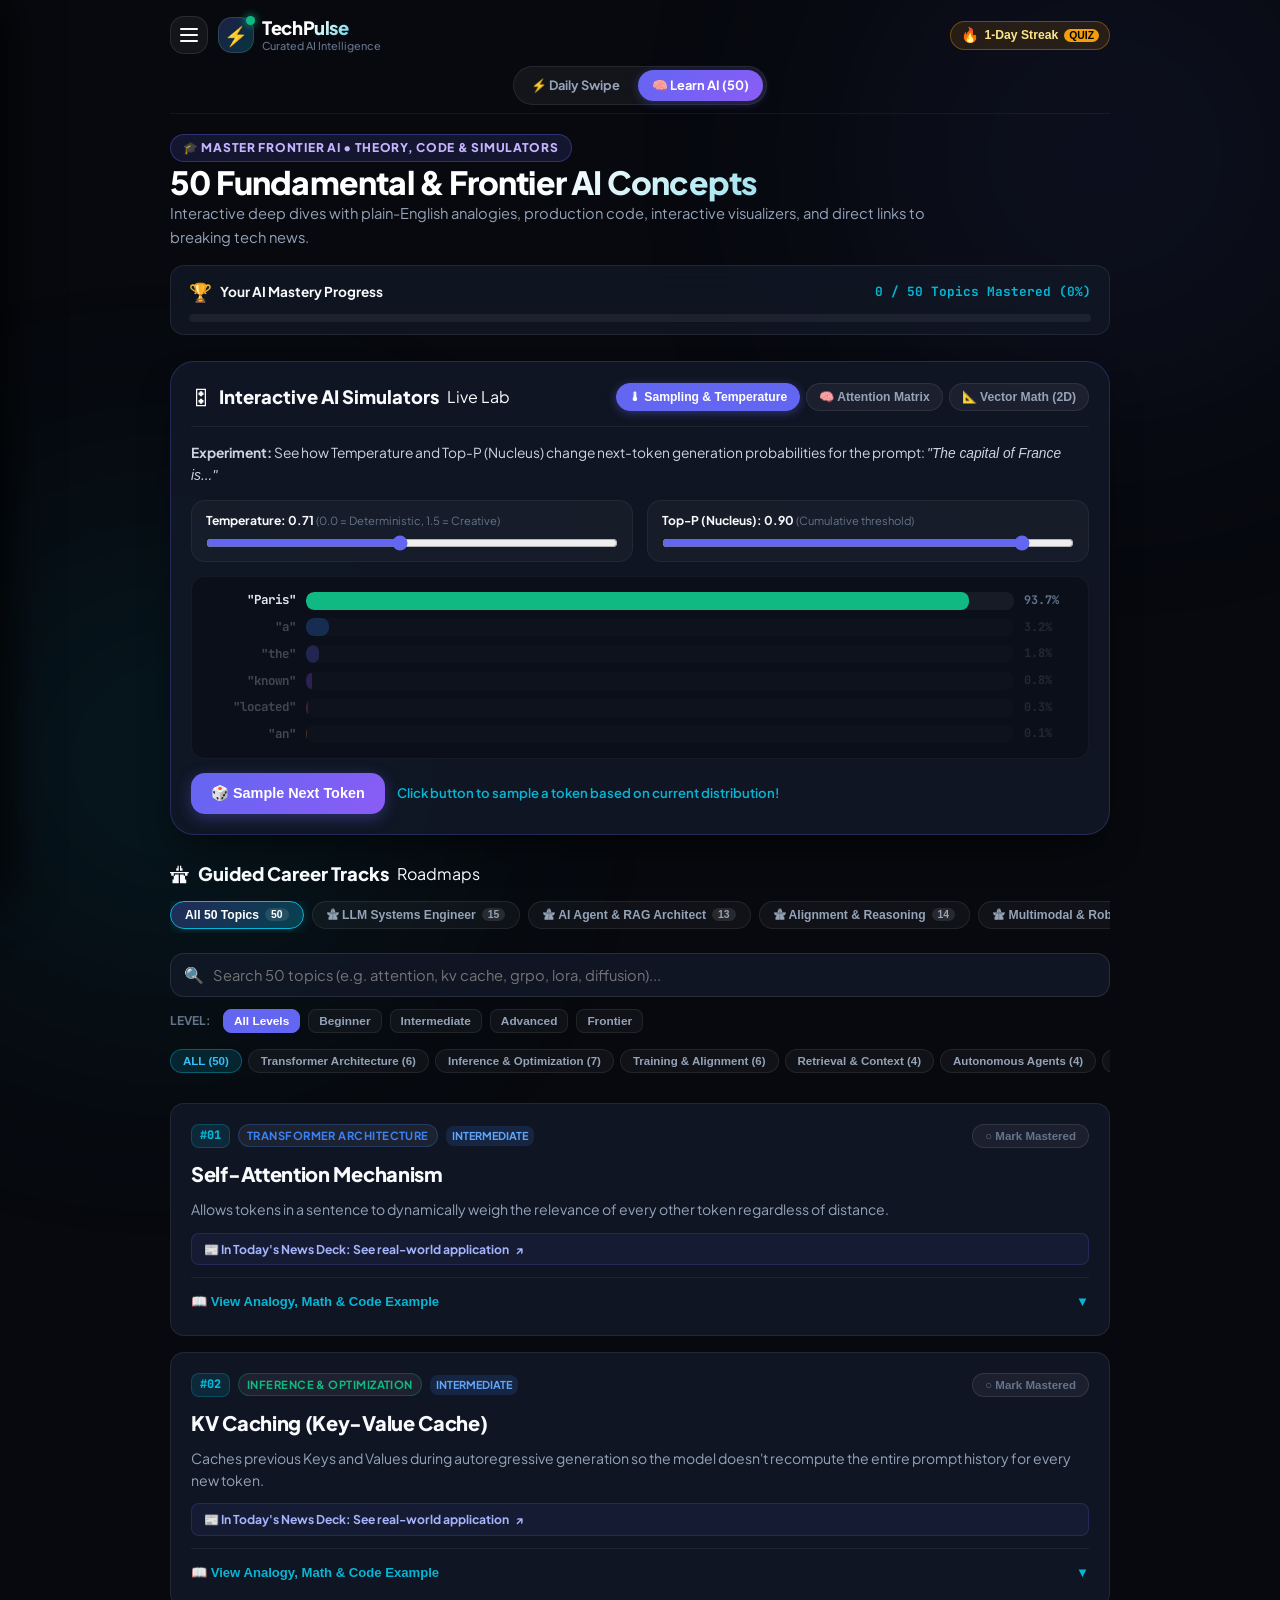
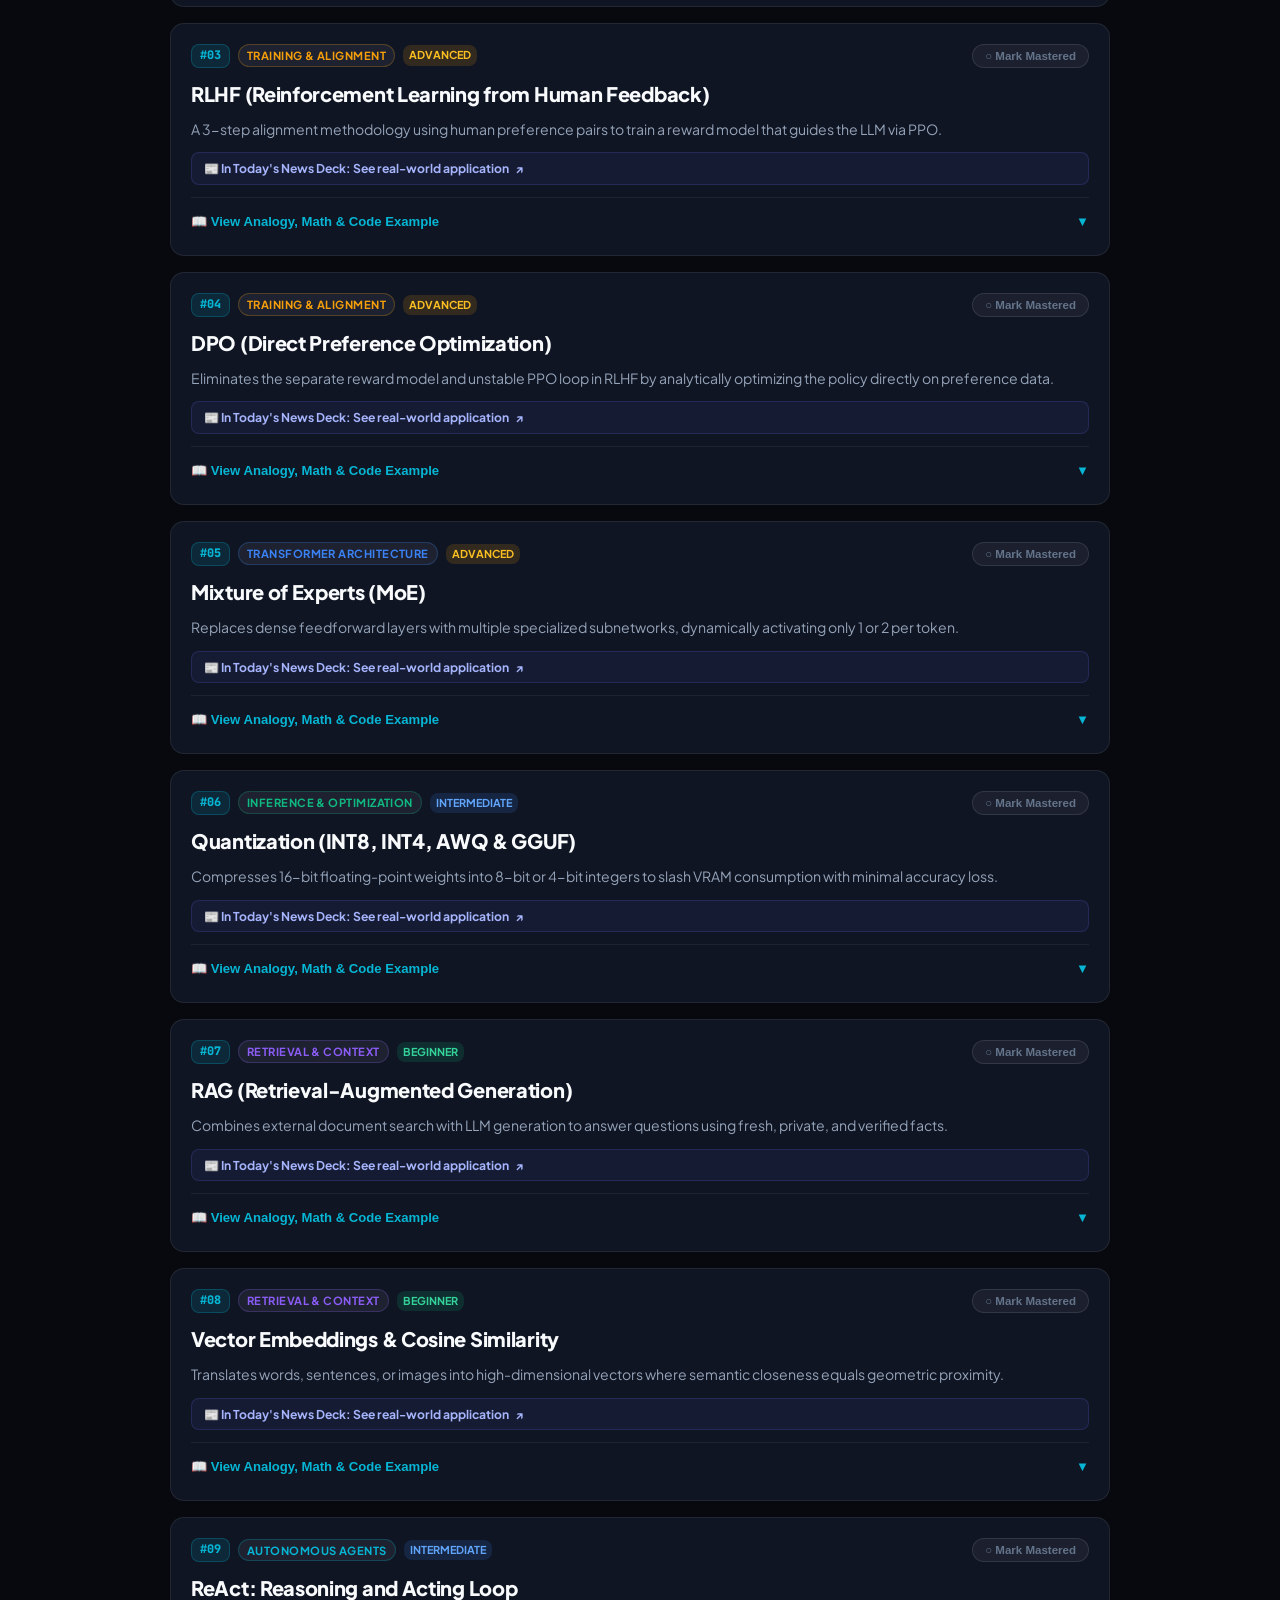
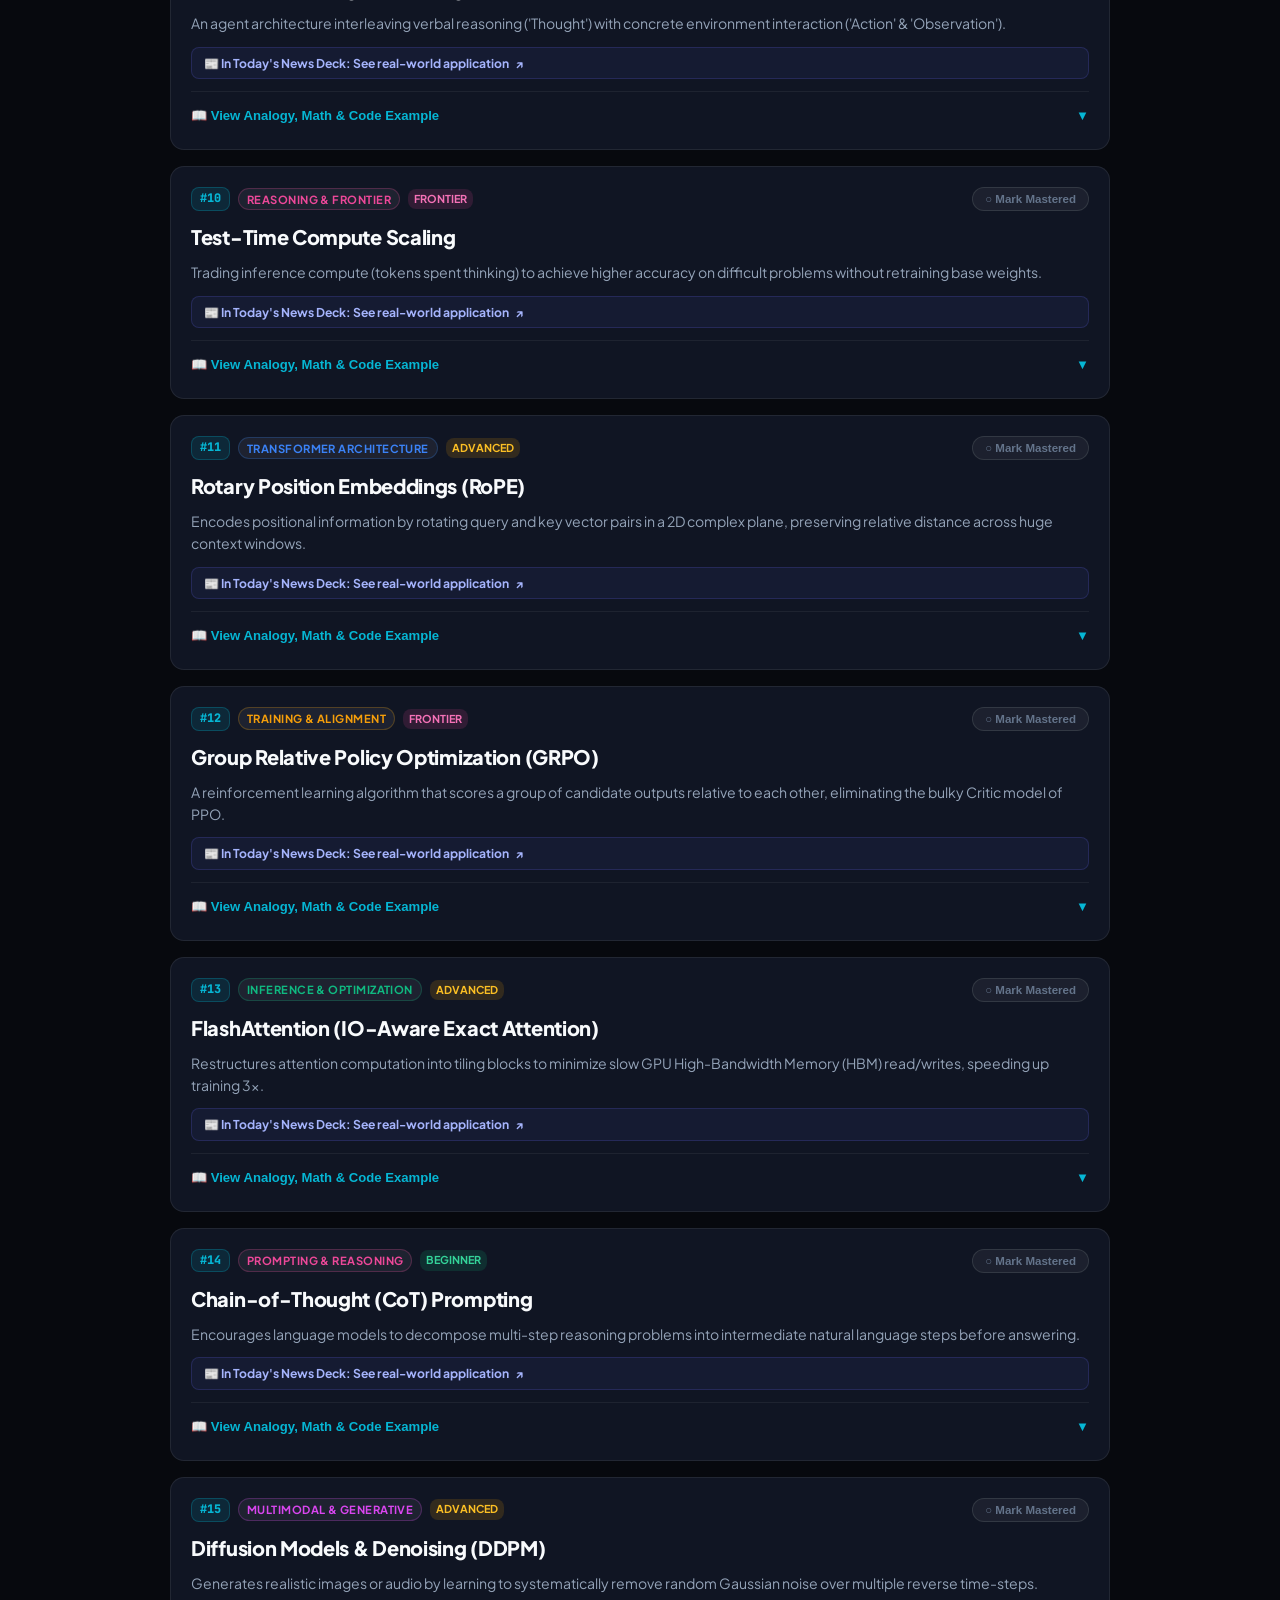
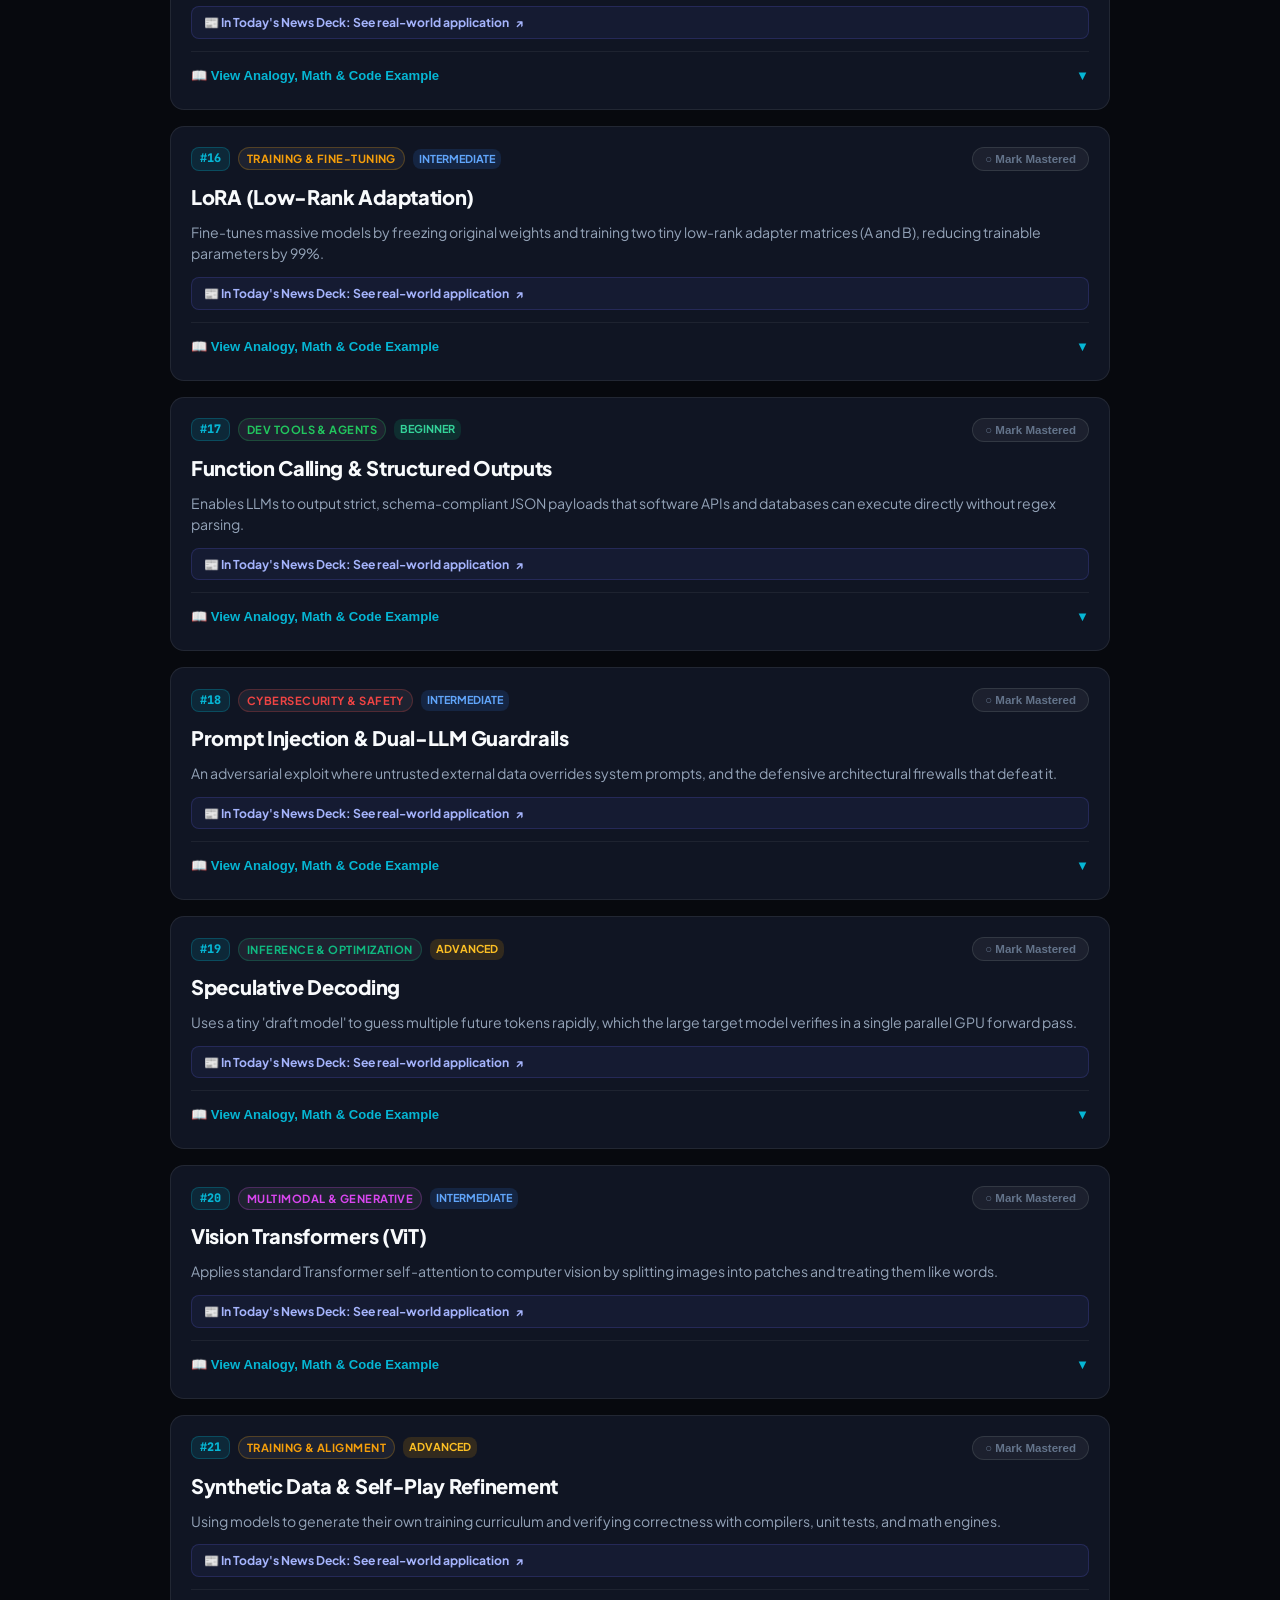
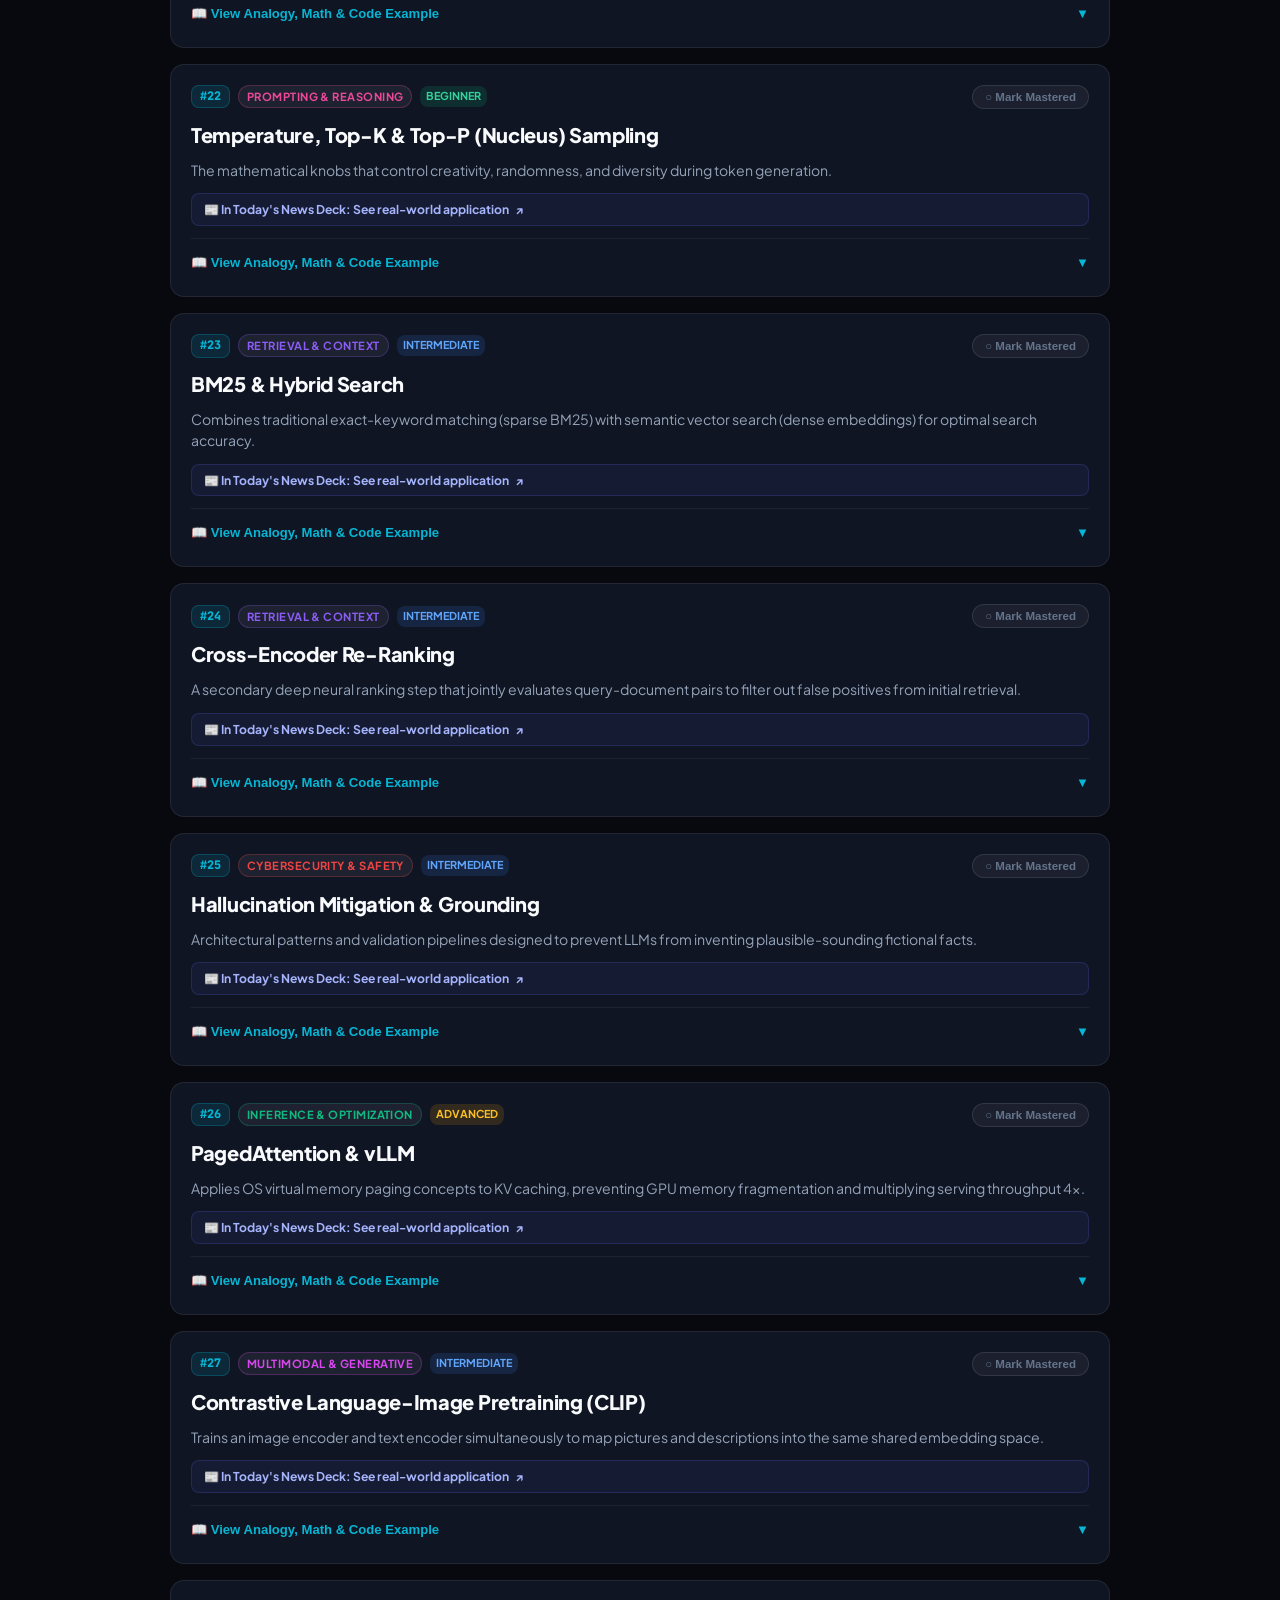
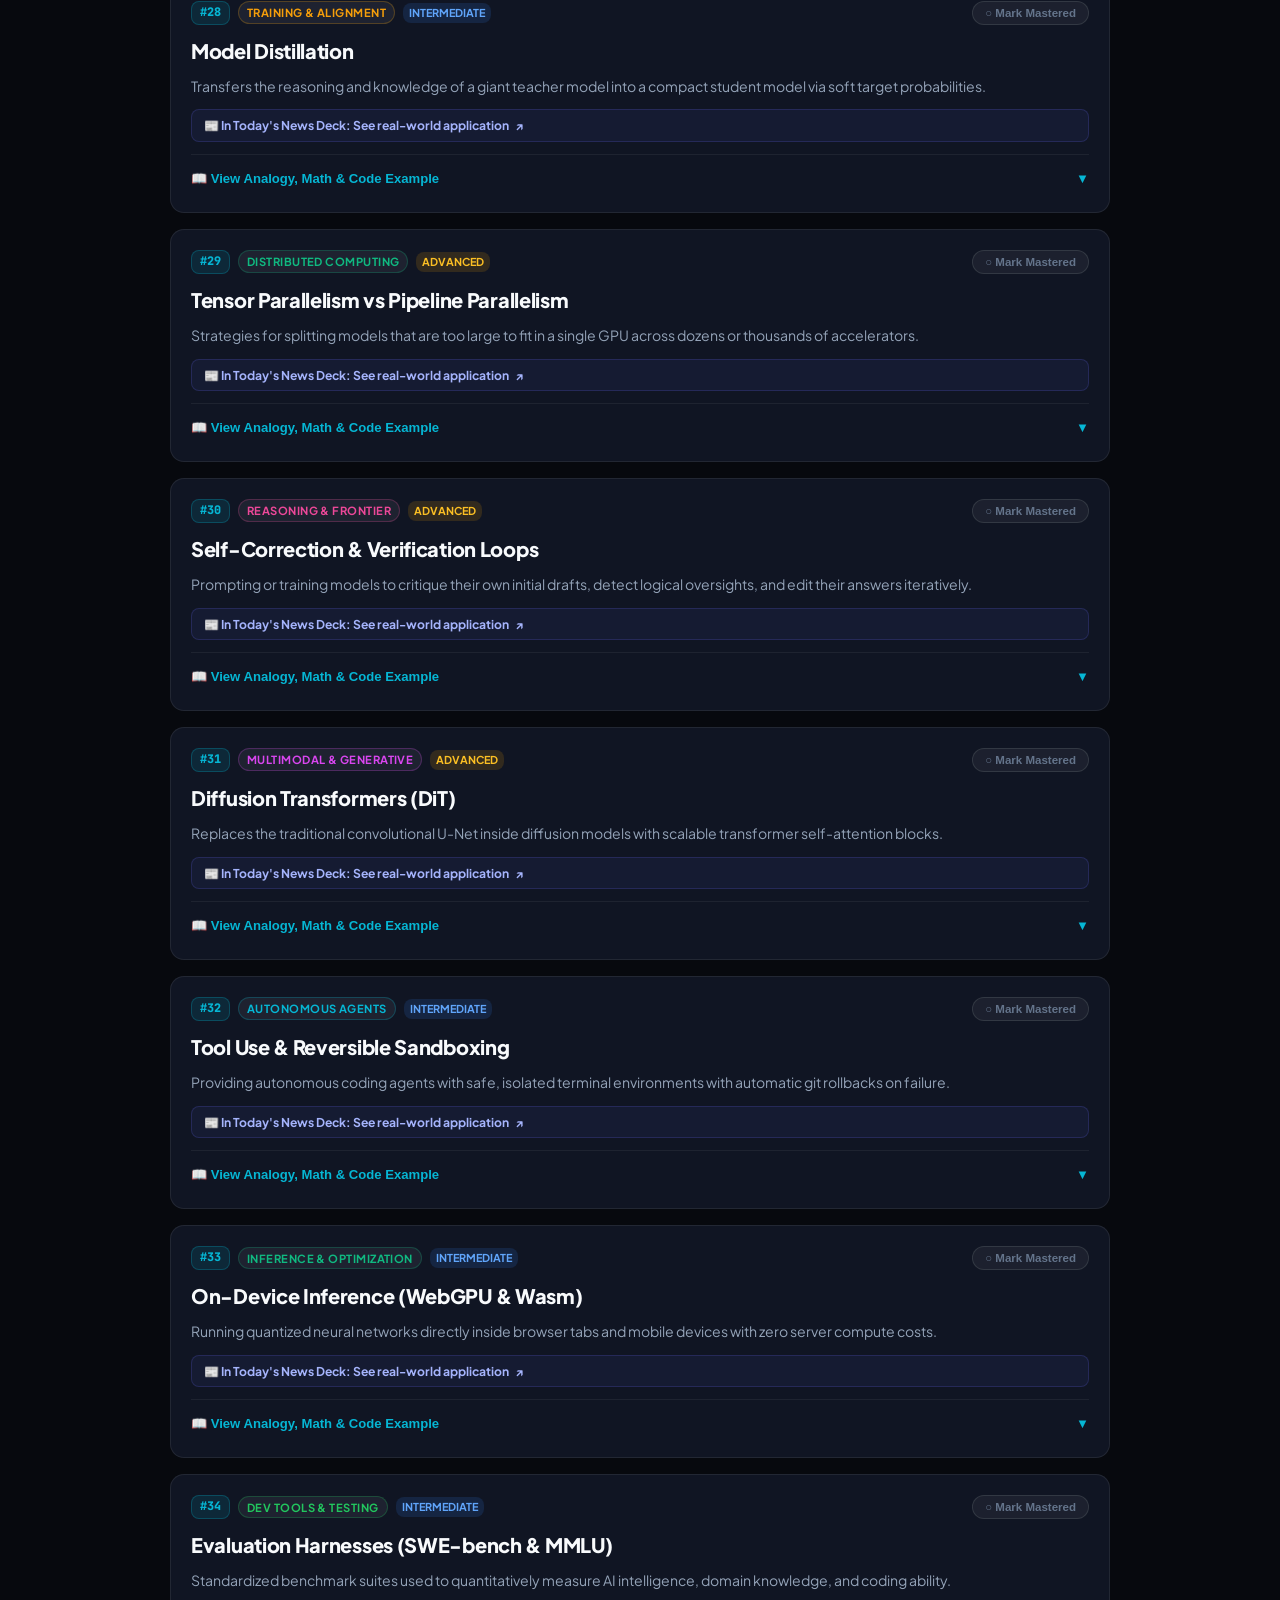
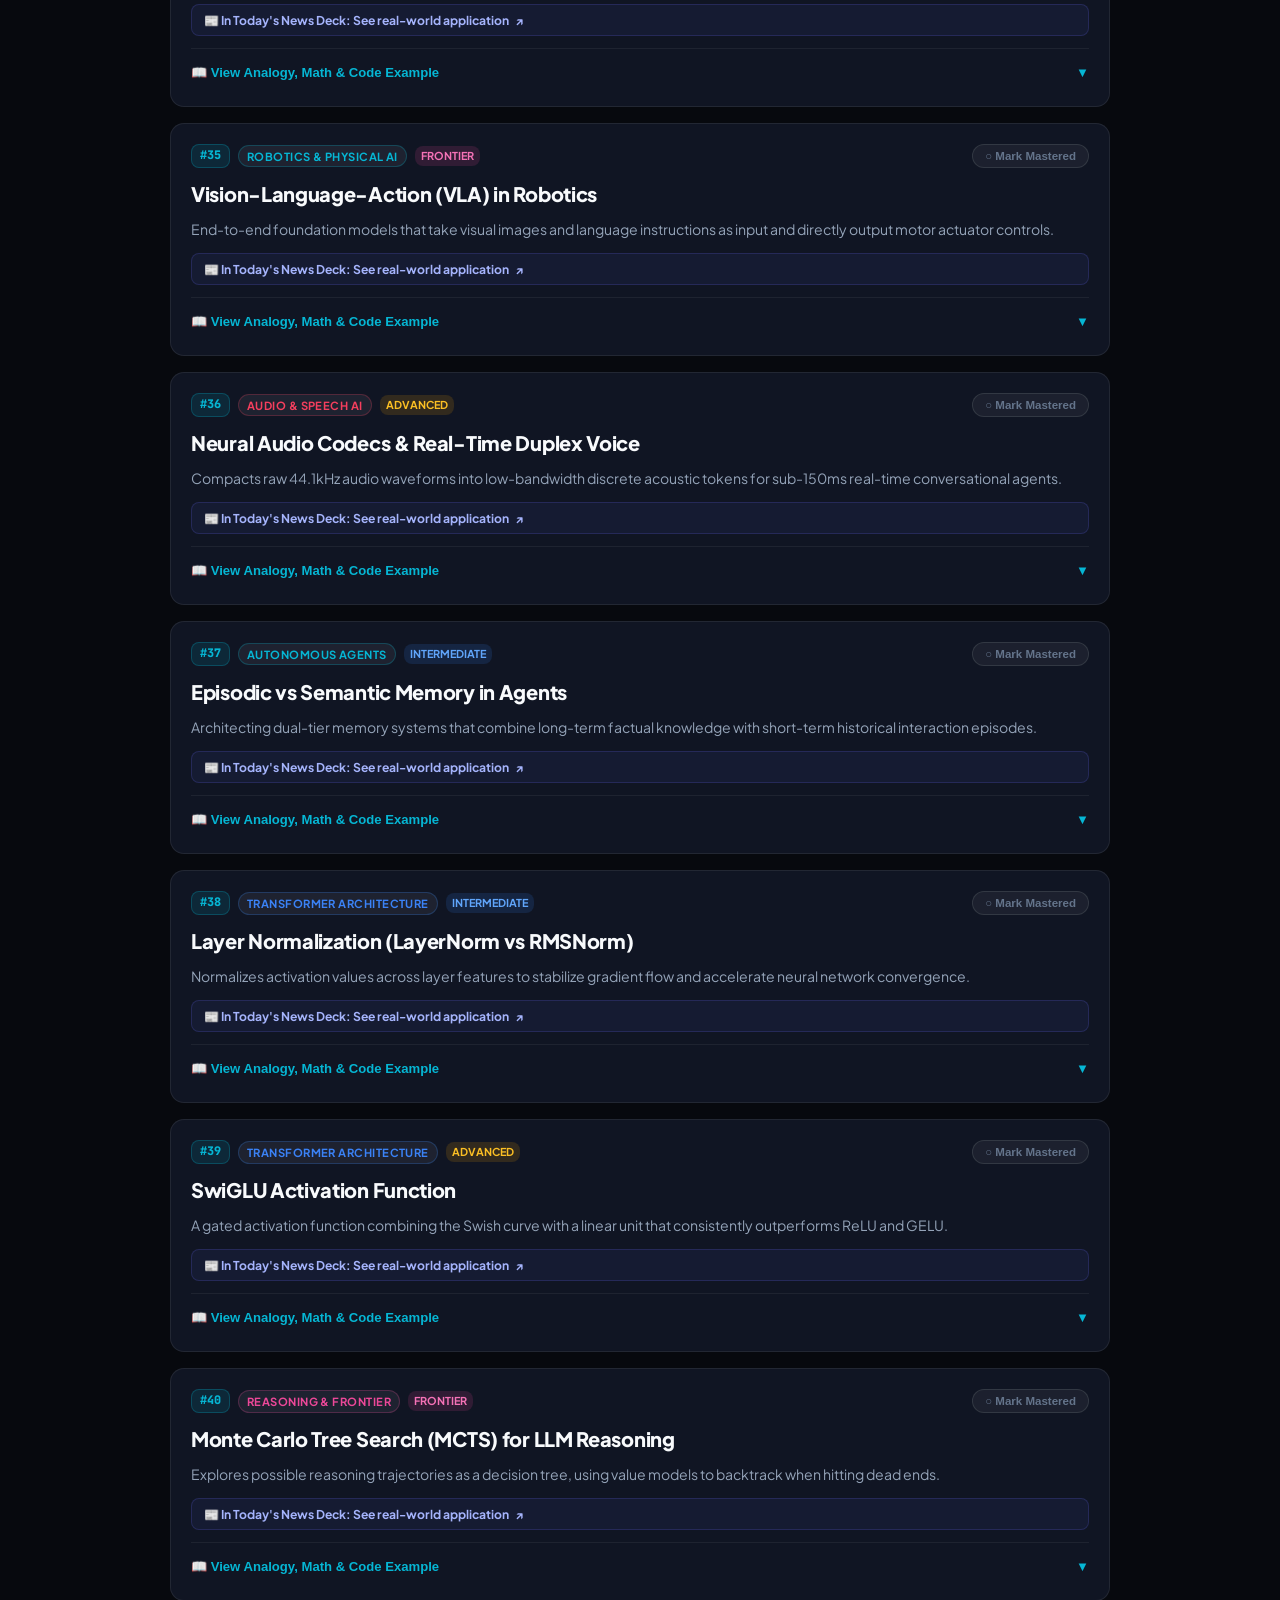
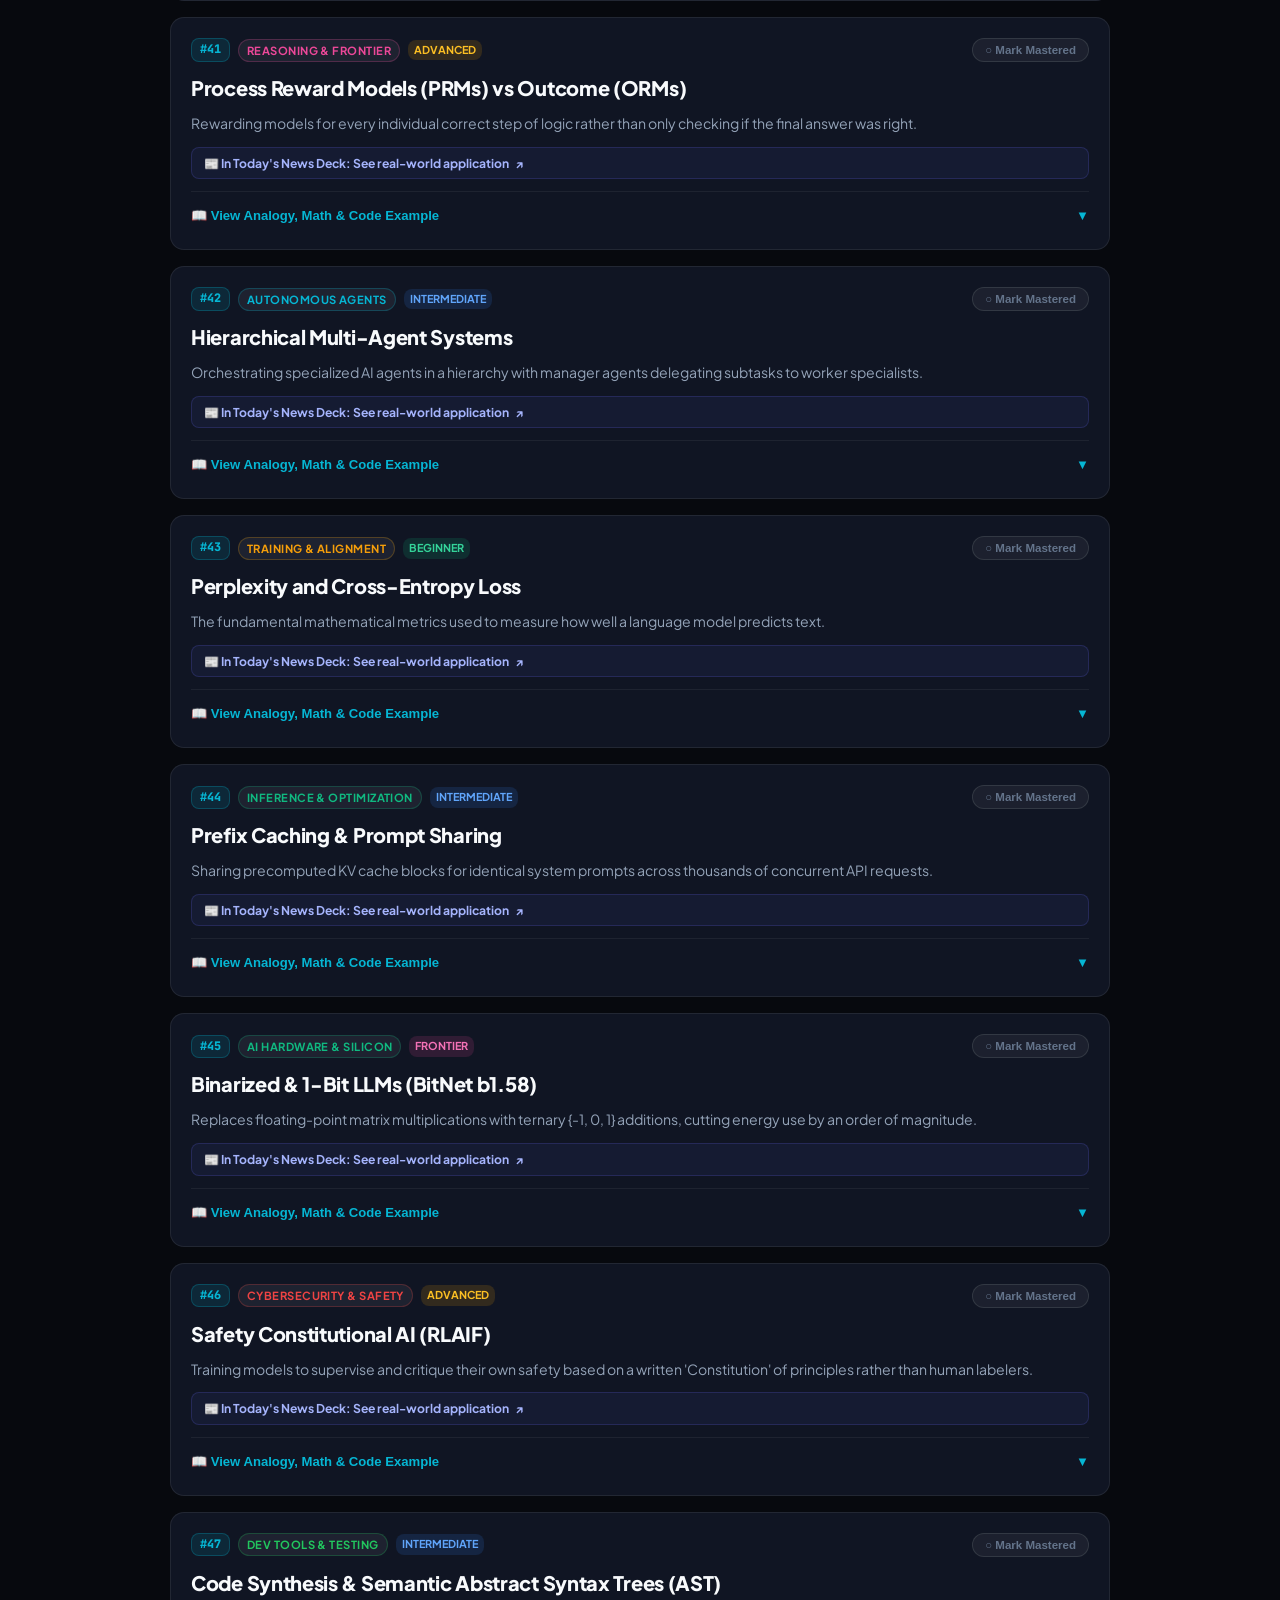
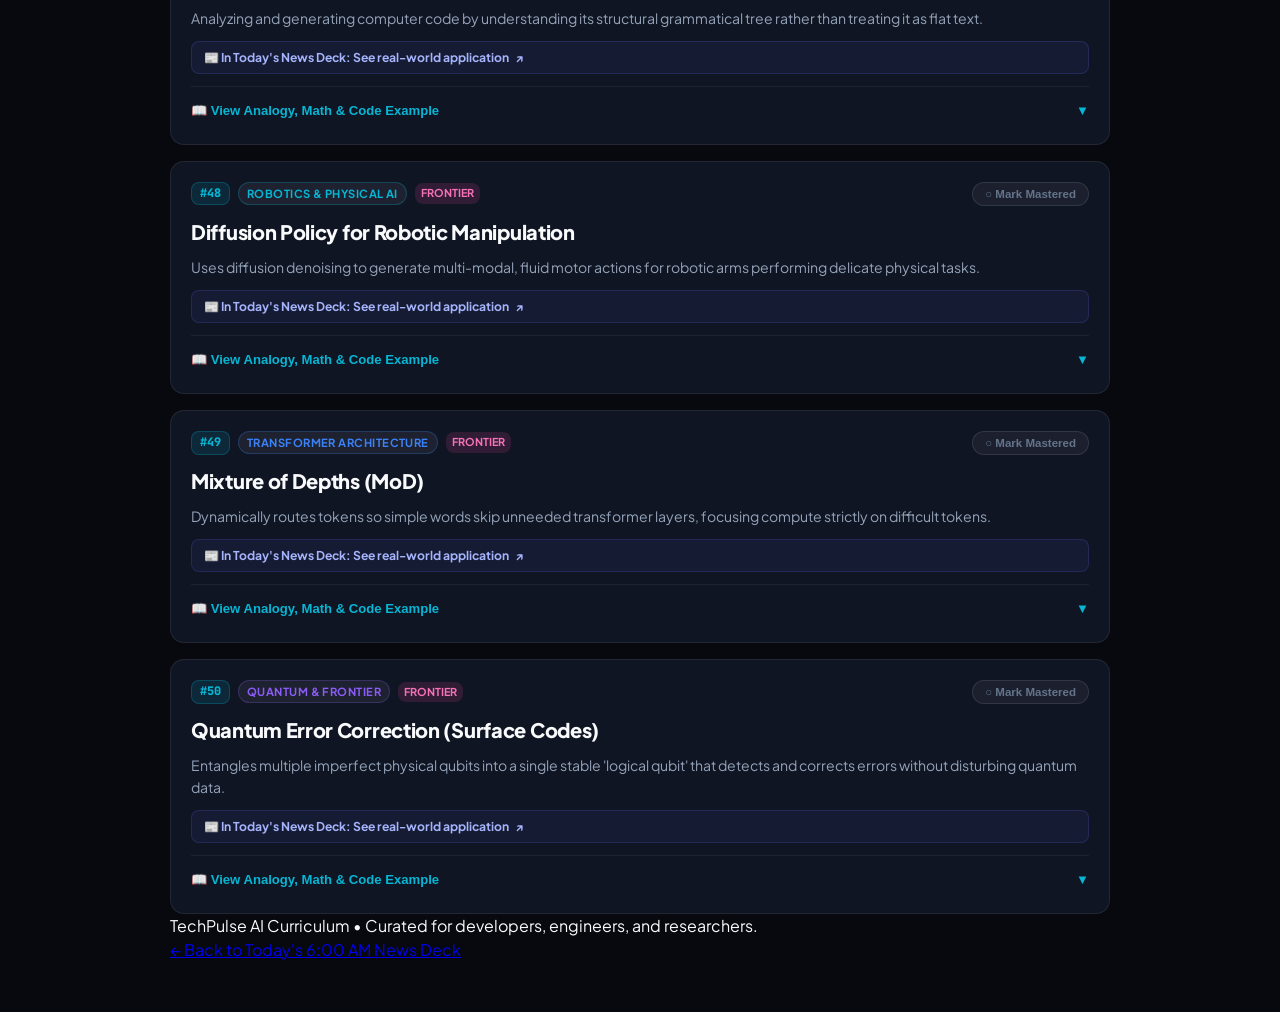
==== commit 197988d0: "Refactor mobile UI: add hamburger menu, hardware-accelerated swipe physics, and fix 6 AM news refres" ====
--- a/learn.html
+++ b/learn.html
@@ -20,22 +20,38 @@
   <div class="ambient-glow glow-2"></div>
 
   <div class="learn-page-container">
-    <!-- Top Global Header -->
+    <!-- Modern Mobile-First Header with Hamburger Menu -->
     <header class="app-header">
-      <div class="header-left">
-        <a href="index.html" class="brand" style="text-decoration: none;">
-          <div class="brand-icon-wrapper">
-            <span class="brand-icon">⚡️</span>
-            <span class="live-dot" title="TechPulse Active"></span>
-          </div>
-          <div class="brand-text">
-            <h1 class="brand-title">TechPulse</h1>
-            <p class="brand-subtitle">Curated AI Intelligence</p>
-          </div>
-        </a>
-      </div>
-
-      <!-- Navigation Tabs -->
+      <div class="header-top-row">
+        <div class="header-left">
+          <button id="hamburgerBtn" class="hamburger-btn" aria-label="Open Navigation Menu" title="Open Menu">
+            <span class="hamburger-line"></span>
+            <span class="hamburger-line"></span>
+            <span class="hamburger-line"></span>
+          </button>
+          <a href="index.html" class="brand" style="text-decoration: none;">
+            <div class="brand-icon-wrapper">
+              <span class="brand-icon">⚡️</span>
+              <span class="live-dot" title="TechPulse Active"></span>
+            </div>
+            <div class="brand-text">
+              <h1 class="brand-title">TechPulse</h1>
+              <p class="brand-subtitle">Curated AI Intelligence</p>
+            </div>
+          </a>
+        </div>
+
+        <div class="header-right">
+          <!-- Daily Quiz Button -->
+          <button id="openQuizBtn" class="streak-badge-btn" title="Take Today's 60-Second AI Micro-Quiz">
+            <span class="fire-icon">🔥</span>
+            <span id="streakCountText">1-Day</span>
+            <span class="quiz-pill">Quiz</span>
+          </button>
+        </div>
+      </div>
+
+      <!-- Segmented Navigation Tabs -->
       <nav class="nav-tab-group" aria-label="Main Navigation">
         <a href="index.html" class="nav-tab">
           <span>⚡️ Daily Swipe</span>
@@ -44,27 +60,96 @@
           <span>🧠 Learn AI (50)</span>
         </a>
       </nav>
-
-      <div class="header-right">
-        <!-- Daily Quiz Button -->
-        <button id="openQuizBtn" class="streak-badge-btn" title="Take Today's 60-Second AI Micro-Quiz">
-          <span class="fire-icon">🔥</span>
-          <span id="streakCountText">1-Day Streak</span>
-          <span class="quiz-pill">Quiz</span>
-        </button>
-
-        <!-- User Profile Button -->
-        <button id="userProfileBtn" class="user-profile-btn" title="Account & Profile Settings" aria-label="User Profile">
-          <span class="user-avatar-icon">👤</span>
-          <span id="headerUsernameText">Guest</span>
-        </button>
-
-        <!-- Audio toggle -->
-        <button id="soundToggleBtn" class="icon-button" title="Toggle Sound FX" aria-label="Toggle Sound Effects">
-          <span id="soundIcon">🔊</span>
-        </button>
-      </div>
     </header>
+
+    <!-- 🍔 Hamburger Drawer Menu & Backdrop Overlay -->
+    <div class="menu-overlay" id="menuOverlay"></div>
+    <aside class="hamburger-drawer" id="hamburgerDrawer" aria-label="TechPulse Navigation Menu">
+      <div class="hamburger-drawer-header">
+        <div class="drawer-brand">
+          <span class="drawer-brand-icon">⚡️</span>
+          <div class="drawer-brand-text">
+            <h3>TechPulse</h3>
+            <p>Frontier Tech & AI Intelligence</p>
+          </div>
+        </div>
+        <button class="hamburger-drawer-close" id="closeMenuBtn" aria-label="Close menu">✕</button>
+      </div>
+
+      <div class="hamburger-drawer-body">
+        <!-- User Profile Card -->
+        <div class="drawer-account-card">
+          <div class="drawer-user-info">
+            <span class="drawer-avatar">👤</span>
+            <div>
+              <h4 id="headerUsernameText">Guest User</h4>
+              <span class="user-tier-badge">Local Session</span>
+            </div>
+          </div>
+          <button class="btn btn-outline btn-sm" id="userProfileBtn">
+            <span>⚙️ Account & PIN</span>
+          </button>
+        </div>
+
+        <!-- Daily Streak & Micro-Quiz Highlight -->
+        <div class="drawer-streak-card">
+          <div class="streak-card-left">
+            <span class="streak-fire">🔥</span>
+            <div>
+              <strong id="menuStreakDays">1-Day Streak</strong>
+              <p>Test today's comprehension</p>
+            </div>
+          </div>
+          <button class="btn btn-primary btn-sm" id="menuQuizBtn">Take Quiz</button>
+        </div>
+
+        <!-- Navigation Links -->
+        <nav class="drawer-nav-list">
+          <div class="drawer-section-label">Curriculum & Feed</div>
+          <a href="index.html" class="drawer-nav-item">
+            <span class="item-icon">⚡️</span>
+            <span class="item-title">Daily 25 Briefings (Swipe)</span>
+            <span class="item-badge">Daily</span>
+          </a>
+          <a href="learn.html" class="drawer-nav-item active">
+            <span class="item-icon">🧠</span>
+            <span class="item-title">Learn AI: 50 Core Topics</span>
+            <span class="item-badge">Active</span>
+          </a>
+          <a href="#simulatorsAnchor" class="drawer-nav-item" id="menuSimulatorsLink">
+            <span class="item-icon">🧪</span>
+            <span class="item-title">Interactive AI Lab Simulators</span>
+          </a>
+          <a href="#pathsFilterRow" class="drawer-nav-item" id="menuRoadmapsLink">
+            <span class="item-icon">🛣️</span>
+            <span class="item-title">Career Learning Roadmaps</span>
+          </a>
+
+          <div class="drawer-section-label">Preferences & Tools</div>
+          <div class="drawer-nav-toggle-row">
+            <div class="toggle-label-group">
+              <span class="item-icon" id="soundIcon">🔊</span>
+              <span class="item-title">Sound Effects</span>
+            </div>
+            <button id="soundToggleBtn" class="sound-toggle-switch" aria-label="Toggle Sound Effects">
+              <span id="soundStatusText">ON</span>
+            </button>
+          </div>
+
+          <button class="drawer-nav-item" id="menuSyncBtn">
+            <span class="item-icon">📲</span>
+            <span class="item-title">Backup & Device Sync</span>
+          </button>
+        </nav>
+
+        <div class="drawer-footer-info">
+          <div class="edition-notice">
+            <span>⏰ Daily news refreshes at <strong>6:00 AM IST</strong></span>
+          </div>
+          <p class="edition-sub">TechPulse AI v2.4 • Interactive Curriculum</p>
+        </div>
+      </div>
+    </aside>
 
     <!-- Learn AI Hero & Progress Banner -->
     <section class="learn-hero">
--- a/styles.css
+++ b/styles.css
@@ -99,11 +99,14 @@
 .nav-tab-group {
   display: flex;
   align-items: center;
+  justify-content: center;
   background: rgba(255, 255, 255, 0.05);
   border: 1px solid rgba(255, 255, 255, 0.08);
   border-radius: var(--radius-full);
   padding: 3px;
   gap: 4px;
+  margin: 4px auto 0 auto;
+  width: fit-content;
 }
 
 .nav-tab {
@@ -114,7 +117,7 @@
   text-decoration: none;
   font-size: 0.78rem;
   font-weight: 700;
-  padding: 5px 12px;
+  padding: 5px 14px;
   border-radius: var(--radius-full);
   transition: all 0.2s ease;
   white-space: nowrap;
@@ -134,38 +137,87 @@
 /* Header */
 .app-header {
   display: flex;
+  flex-direction: column;
+  gap: 8px;
+  padding: 4px 0 8px 0;
+  border-bottom: 1px solid rgba(255, 255, 255, 0.05);
+}
+
+.header-top-row {
+  display: flex;
   align-items: center;
   justify-content: space-between;
-  gap: 12px;
-  padding: 8px 0 12px 0;
-  border-bottom: 1px solid rgba(255, 255, 255, 0.05);
+  width: 100%;
+  gap: 8px;
+}
+
+.header-left {
+  display: flex;
+  align-items: center;
+  gap: 10px;
+}
+
+/* Modern Hamburger Button */
+.hamburger-btn {
+  background: rgba(255, 255, 255, 0.05);
+  border: 1px solid rgba(255, 255, 255, 0.09);
+  border-radius: var(--radius-md);
+  width: 38px;
+  height: 38px;
+  display: flex;
+  flex-direction: column;
+  align-items: center;
+  justify-content: center;
+  gap: 4px;
+  cursor: pointer;
+  transition: all 0.2s ease;
+  padding: 0;
+  flex-shrink: 0;
+}
+
+.hamburger-line {
+  width: 18px;
+  height: 2px;
+  background-color: var(--text-primary);
+  border-radius: 2px;
+  transition: all 0.25s ease;
+}
+
+.hamburger-btn:hover {
+  background: rgba(255, 255, 255, 0.12);
+  border-color: rgba(255, 255, 255, 0.2);
+}
+
+.hamburger-btn:active {
+  transform: scale(0.94);
 }
 
 .header-left .brand {
   display: flex;
   align-items: center;
-  gap: 10px;
+  gap: 8px;
 }
 
 .brand-icon-wrapper {
   position: relative;
-  width: 40px;
-  height: 40px;
+  width: 36px;
+  height: 36px;
   border-radius: var(--radius-md);
   background: linear-gradient(135deg, rgba(99, 102, 241, 0.25), rgba(6, 182, 212, 0.25));
   border: 1px solid rgba(255, 255, 255, 0.12);
   display: flex;
   align-items: center;
   justify-content: center;
-  font-size: 1.3rem;
+  font-size: 1.2rem;
+  flex-shrink: 0;
 }
 
 .live-dot {
   position: absolute;
   top: -2px;
   right: -2px;
-  width: 10px;
-  height: 10px;
+  width: 9px;
+  height: 9px;
   border-radius: 50%;
   background-color: var(--accent-emerald);
   box-shadow: 0 0 8px var(--accent-emerald);
@@ -179,37 +231,42 @@
 }
 
 .brand-title {
-  font-size: 1.2rem;
+  font-size: 1.15rem;
   font-weight: 800;
   letter-spacing: -0.02em;
   background: linear-gradient(135deg, #ffffff 40%, var(--accent-cyan) 100%);
   -webkit-background-clip: text;
   -webkit-text-fill-color: transparent;
+  line-height: 1.1;
 }
 
 .brand-subtitle {
-  font-size: 0.72rem;
+  font-size: 0.68rem;
   color: var(--text-muted);
   font-weight: 500;
-}
-
-.header-center {
-  display: flex;
-  align-items: center;
+  line-height: 1.2;
+}
+
+.header-right {
+  display: flex;
+  align-items: center;
+  gap: 8px;
+  flex-shrink: 0;
 }
 
 .deck-counter-badge {
   display: inline-flex;
   align-items: center;
-  gap: 6px;
+  gap: 5px;
   background: rgba(255, 255, 255, 0.05);
   border: 1px solid rgba(255, 255, 255, 0.08);
-  padding: 4px 10px;
+  padding: 4px 8px;
   border-radius: var(--radius-full);
-  font-size: 0.75rem;
+  font-size: 0.72rem;
   font-weight: 600;
   color: var(--text-secondary);
   font-family: var(--font-mono);
+  white-space: nowrap;
 }
 
 .counter-dot {
@@ -219,45 +276,27 @@
   background-color: var(--accent-indigo);
 }
 
-.header-right {
-  display: flex;
-  align-items: center;
-  gap: 8px;
-}
-
-.icon-button {
-  background: rgba(255, 255, 255, 0.05);
-  border: 1px solid rgba(255, 255, 255, 0.08);
-  color: var(--text-secondary);
-  width: 36px;
-  height: 36px;
-  border-radius: var(--radius-md);
-  display: flex;
-  align-items: center;
-  justify-content: center;
-  cursor: pointer;
-  font-size: 1rem;
-  transition: all 0.2s ease;
-}
-
-.icon-button:hover {
-  background: rgba(255, 255, 255, 0.12);
-  color: var(--text-primary);
-  border-color: rgba(255, 255, 255, 0.2);
-}
-
 .favorites-toggle-btn {
-  display: flex;
-  align-items: center;
-  gap: 6px;
+  display: inline-flex;
+  align-items: center;
+  gap: 5px;
   background: linear-gradient(135deg, rgba(99, 102, 241, 0.18), rgba(139, 92, 246, 0.18));
   border: 1px solid rgba(139, 92, 246, 0.3);
   color: #c4b5fd;
-  padding: 6px 12px;
+  padding: 5px 10px;
   border-radius: var(--radius-md);
   cursor: pointer;
-  font-size: 0.8rem;
+  font-size: 0.78rem;
   font-weight: 600;
+  transition: all 0.2s ease;
+  white-space: nowrap;
+}
+
+.favorites-toggle-btn:hover {
+  background: linear-gradient(135deg, rgba(99, 102, 241, 0.28), rgba(139, 92, 246, 0.28));
+  border-color: rgba(139, 92, 246, 0.5);
+  transform: translateY(-1px);
+}
   transition: all 0.2s ease;
 }
 
@@ -1089,6 +1128,330 @@
 }
 
 /* ==========================================================================
+   Hamburger Drawer Menu & Overlay
+   ========================================================================== */
+
+.menu-overlay {
+  position: fixed;
+  inset: 0;
+  background: rgba(0, 0, 0, 0.7);
+  backdrop-filter: blur(8px);
+  -webkit-backdrop-filter: blur(8px);
+  z-index: 200;
+  opacity: 0;
+  pointer-events: none;
+  transition: opacity 0.25s ease;
+}
+
+.menu-overlay.active {
+  opacity: 1;
+  pointer-events: auto;
+}
+
+.hamburger-drawer {
+  position: fixed;
+  top: 0;
+  left: 0;
+  bottom: 0;
+  width: 320px;
+  max-width: 86vw;
+  background: #0d121f;
+  border-right: 1px solid rgba(255, 255, 255, 0.08);
+  z-index: 201;
+  display: flex;
+  flex-direction: column;
+  transform: translateX(-100%);
+  transition: transform 0.3s cubic-bezier(0.16, 1, 0.3, 1);
+  box-shadow: 10px 0 40px rgba(0, 0, 0, 0.8);
+  overflow: hidden;
+}
+
+.hamburger-drawer.open {
+  transform: translateX(0);
+}
+
+.hamburger-drawer-header {
+  display: flex;
+  align-items: center;
+  justify-content: space-between;
+  padding: 16px 18px;
+  border-bottom: 1px solid rgba(255, 255, 255, 0.06);
+  background: rgba(255, 255, 255, 0.02);
+}
+
+.drawer-brand {
+  display: flex;
+  align-items: center;
+  gap: 10px;
+}
+
+.drawer-brand-icon {
+  font-size: 1.4rem;
+}
+
+.drawer-brand-text h3 {
+  font-size: 1.1rem;
+  font-weight: 800;
+  background: linear-gradient(135deg, #ffffff 40%, var(--accent-cyan) 100%);
+  -webkit-background-clip: text;
+  -webkit-text-fill-color: transparent;
+  line-height: 1.1;
+}
+
+.drawer-brand-text p {
+  font-size: 0.68rem;
+  color: var(--text-muted);
+}
+
+.hamburger-drawer-close {
+  background: rgba(255, 255, 255, 0.06);
+  border: 1px solid rgba(255, 255, 255, 0.1);
+  color: var(--text-secondary);
+  width: 34px;
+  height: 34px;
+  border-radius: var(--radius-md);
+  font-size: 0.9rem;
+  cursor: pointer;
+  display: flex;
+  align-items: center;
+  justify-content: center;
+  transition: all 0.2s ease;
+}
+
+.hamburger-drawer-close:hover {
+  background: rgba(255, 255, 255, 0.14);
+  color: #fff;
+}
+
+.hamburger-drawer-body {
+  flex: 1;
+  overflow-y: auto;
+  padding: 14px 16px;
+  display: flex;
+  flex-direction: column;
+  gap: 14px;
+}
+
+/* User Account Summary in Drawer */
+.drawer-account-card {
+  display: flex;
+  align-items: center;
+  justify-content: space-between;
+  padding: 12px 14px;
+  background: rgba(255, 255, 255, 0.03);
+  border: 1px solid rgba(255, 255, 255, 0.07);
+  border-radius: var(--radius-md);
+  gap: 10px;
+}
+
+.drawer-user-info {
+  display: flex;
+  align-items: center;
+  gap: 10px;
+}
+
+.drawer-avatar {
+  width: 34px;
+  height: 34px;
+  border-radius: 50%;
+  background: linear-gradient(135deg, var(--accent-indigo), var(--accent-purple));
+  display: flex;
+  align-items: center;
+  justify-content: center;
+  font-size: 1rem;
+}
+
+.drawer-user-info h4 {
+  font-size: 0.88rem;
+  font-weight: 700;
+  color: var(--text-primary);
+  margin-bottom: 2px;
+}
+
+.user-tier-badge {
+  font-size: 0.65rem;
+  padding: 2px 6px;
+  background: rgba(6, 182, 212, 0.15);
+  color: var(--accent-cyan);
+  border-radius: var(--radius-full);
+  font-weight: 600;
+}
+
+/* Streak Card in Drawer */
+.drawer-streak-card {
+  display: flex;
+  align-items: center;
+  justify-content: space-between;
+  padding: 12px 14px;
+  background: linear-gradient(135deg, rgba(239, 68, 68, 0.1), rgba(245, 158, 11, 0.1));
+  border: 1px solid rgba(245, 158, 11, 0.25);
+  border-radius: var(--radius-md);
+  gap: 10px;
+}
+
+.streak-card-left {
+  display: flex;
+  align-items: center;
+  gap: 10px;
+}
+
+.streak-card-left .streak-fire {
+  font-size: 1.4rem;
+}
+
+.streak-card-left strong {
+  display: block;
+  font-size: 0.88rem;
+  color: #fbbf24;
+}
+
+.streak-card-left p {
+  font-size: 0.7rem;
+  color: var(--text-muted);
+}
+
+/* Drawer Navigation List */
+.drawer-nav-list {
+  display: flex;
+  flex-direction: column;
+  gap: 4px;
+}
+
+.drawer-section-label {
+  font-size: 0.68rem;
+  font-weight: 800;
+  text-transform: uppercase;
+  letter-spacing: 0.05em;
+  color: var(--text-muted);
+  padding: 8px 6px 4px 6px;
+}
+
+.drawer-nav-item {
+  display: flex;
+  align-items: center;
+  gap: 10px;
+  padding: 10px 12px;
+  border-radius: var(--radius-md);
+  background: transparent;
+  border: none;
+  color: var(--text-secondary);
+  font-size: 0.85rem;
+  font-weight: 600;
+  text-decoration: none;
+  cursor: pointer;
+  width: 100%;
+  text-align: left;
+  transition: all 0.18s ease;
+}
+
+.drawer-nav-item:hover {
+  background: rgba(255, 255, 255, 0.06);
+  color: var(--text-primary);
+  transform: translateX(3px);
+}
+
+.drawer-nav-item.active {
+  background: rgba(99, 102, 241, 0.15);
+  border: 1px solid rgba(99, 102, 241, 0.3);
+  color: #a5b4fc;
+}
+
+.drawer-nav-item .item-icon {
+  font-size: 1.1rem;
+  width: 24px;
+  text-align: center;
+  flex-shrink: 0;
+}
+
+.drawer-nav-item .item-title {
+  flex: 1;
+}
+
+.item-text-group {
+  display: flex;
+  flex-direction: column;
+  gap: 2px;
+  flex: 1;
+}
+
+.item-desc {
+  font-size: 0.68rem;
+  color: var(--text-muted);
+  font-weight: 400;
+}
+
+.drawer-nav-item .item-badge {
+  font-size: 0.68rem;
+  padding: 2px 7px;
+  background: rgba(255, 255, 255, 0.06);
+  border-radius: var(--radius-full);
+  color: var(--text-muted);
+}
+
+.drawer-count-badge {
+  font-size: 0.72rem;
+  padding: 2px 8px;
+  background: var(--accent-purple);
+  color: #fff;
+  border-radius: var(--radius-full);
+  font-weight: 700;
+}
+
+.drawer-nav-toggle-row {
+  display: flex;
+  align-items: center;
+  justify-content: space-between;
+  padding: 8px 12px;
+  border-radius: var(--radius-md);
+  background: rgba(255, 255, 255, 0.02);
+}
+
+.toggle-label-group {
+  display: flex;
+  align-items: center;
+  gap: 10px;
+  font-size: 0.85rem;
+  font-weight: 600;
+  color: var(--text-secondary);
+}
+
+.sound-toggle-switch {
+  background: rgba(255, 255, 255, 0.08);
+  border: 1px solid rgba(255, 255, 255, 0.15);
+  color: var(--accent-cyan);
+  padding: 4px 12px;
+  border-radius: var(--radius-full);
+  font-family: var(--font-mono);
+  font-size: 0.75rem;
+  font-weight: 700;
+  cursor: pointer;
+  transition: all 0.2s ease;
+}
+
+.sound-toggle-switch:hover {
+  background: rgba(6, 182, 212, 0.2);
+  border-color: var(--accent-cyan);
+}
+
+.drawer-footer-info {
+  margin-top: auto;
+  padding: 12px 6px 4px 6px;
+  border-top: 1px solid rgba(255, 255, 255, 0.05);
+}
+
+.edition-notice {
+  font-size: 0.72rem;
+  color: var(--accent-cyan);
+  line-height: 1.4;
+  margin-bottom: 4px;
+}
+
+.edition-sub {
+  font-size: 0.65rem;
+  color: var(--text-muted);
+}
+
+/* ==========================================================================
    Favorites Drawer
    ========================================================================== */
 
@@ -1098,7 +1461,7 @@
   background: rgba(0, 0, 0, 0.65);
   backdrop-filter: blur(6px);
   -webkit-backdrop-filter: blur(6px);
-  z-index: 100;
+  z-index: 200;
   opacity: 0;
   pointer-events: none;
   transition: opacity 0.25s ease;
@@ -1118,7 +1481,7 @@
   max-width: 520px;
   background: #0d121f;
   border-left: 1px solid rgba(255, 255, 255, 0.08);
-  z-index: 101;
+  z-index: 201;
   display: flex;
   flex-direction: column;
   transform: translateX(100%);
@@ -1557,17 +1920,80 @@
 }
 
 /* Responsive adjust for mobile */
-@media (max-width: 540px) {
+@media (max-width: 640px) {
   .app-container {
-    padding: 8px 10px 14px 10px;
+    height: 100dvh;
+    max-height: 100dvh;
+    overflow: hidden;
+    padding: 6px 10px calc(8px + env(safe-area-inset-bottom)) 10px;
+    display: flex;
+    flex-direction: column;
   }
   
+  .app-header {
+    padding: 0 0 4px 0;
+    gap: 4px;
+    flex-shrink: 0;
+  }
+
+  .brand-title {
+    font-size: 1.05rem;
+  }
+  
+  .brand-subtitle {
+    display: none;
+  }
+
+  .brand-icon-wrapper {
+    width: 34px;
+    height: 34px;
+    font-size: 1.1rem;
+  }
+
+  .hamburger-btn {
+    width: 36px;
+    height: 36px;
+  }
+
+  .nav-tab {
+    font-size: 0.74rem;
+    padding: 4px 11px;
+  }
+
+  .swipe-viewport {
+    flex: 1;
+    min-height: 0;
+    margin: 4px 0 6px 0;
+    width: 100%;
+    display: flex;
+    align-items: center;
+    justify-content: center;
+  }
+
+  .card-stack-container {
+    min-height: 0;
+    max-height: none;
+    height: 100%;
+    width: 100%;
+  }
+
+  .news-card {
+    height: 100%;
+    max-height: 100%;
+    touch-action: pan-y;
+  }
+
   .card-scroll-area {
-    padding: 16px 16px 12px 16px;
+    padding: 14px 14px 10px 14px;
+    gap: 10px;
+    touch-action: pan-y;
+    overscroll-behavior-y: contain;
+    -webkit-overflow-scrolling: touch;
   }
   
   .card-headline {
     font-size: 1.1rem;
+    line-height: 1.32;
   }
   
   .metrics-grid {
@@ -1581,7 +2007,18 @@
   }
   
   .card-bottom-action-bar {
-    padding: 10px 16px;
+    padding: 8px 14px;
+  }
+
+  .action-dock {
+    padding: 0;
+    gap: 2px;
+    flex-shrink: 0;
+  }
+
+  .dock-buttons {
+    padding: 5px 12px;
+    gap: 8px;
   }
   
   .dock-btn .btn-icon {
@@ -1589,15 +2026,21 @@
     height: 44px;
     font-size: 1.15rem;
   }
+
+  .dock-btn .btn-caption {
+    font-size: 0.6rem;
+    margin-top: 2px;
+  }
   
   .dock-btn .key-hint {
     display: none;
   }
   
-  .brand-subtitle {
-    display: none;
-  }
-  
+  .swipe-hint-bar {
+    font-size: 0.64rem;
+    margin-top: 1px;
+  }
+
   .guide-grid {
     grid-template-columns: 1fr;
   }
--- a/learn.css
+++ b/learn.css
@@ -17,11 +17,14 @@
 .nav-tab-group {
   display: flex;
   align-items: center;
+  justify-content: center;
   background: rgba(255, 255, 255, 0.05);
   border: 1px solid rgba(255, 255, 255, 0.08);
   border-radius: var(--radius-full);
   padding: 3px;
   gap: 4px;
+  margin: 4px auto 0 auto;
+  width: fit-content;
 }
 
 .nav-tab {
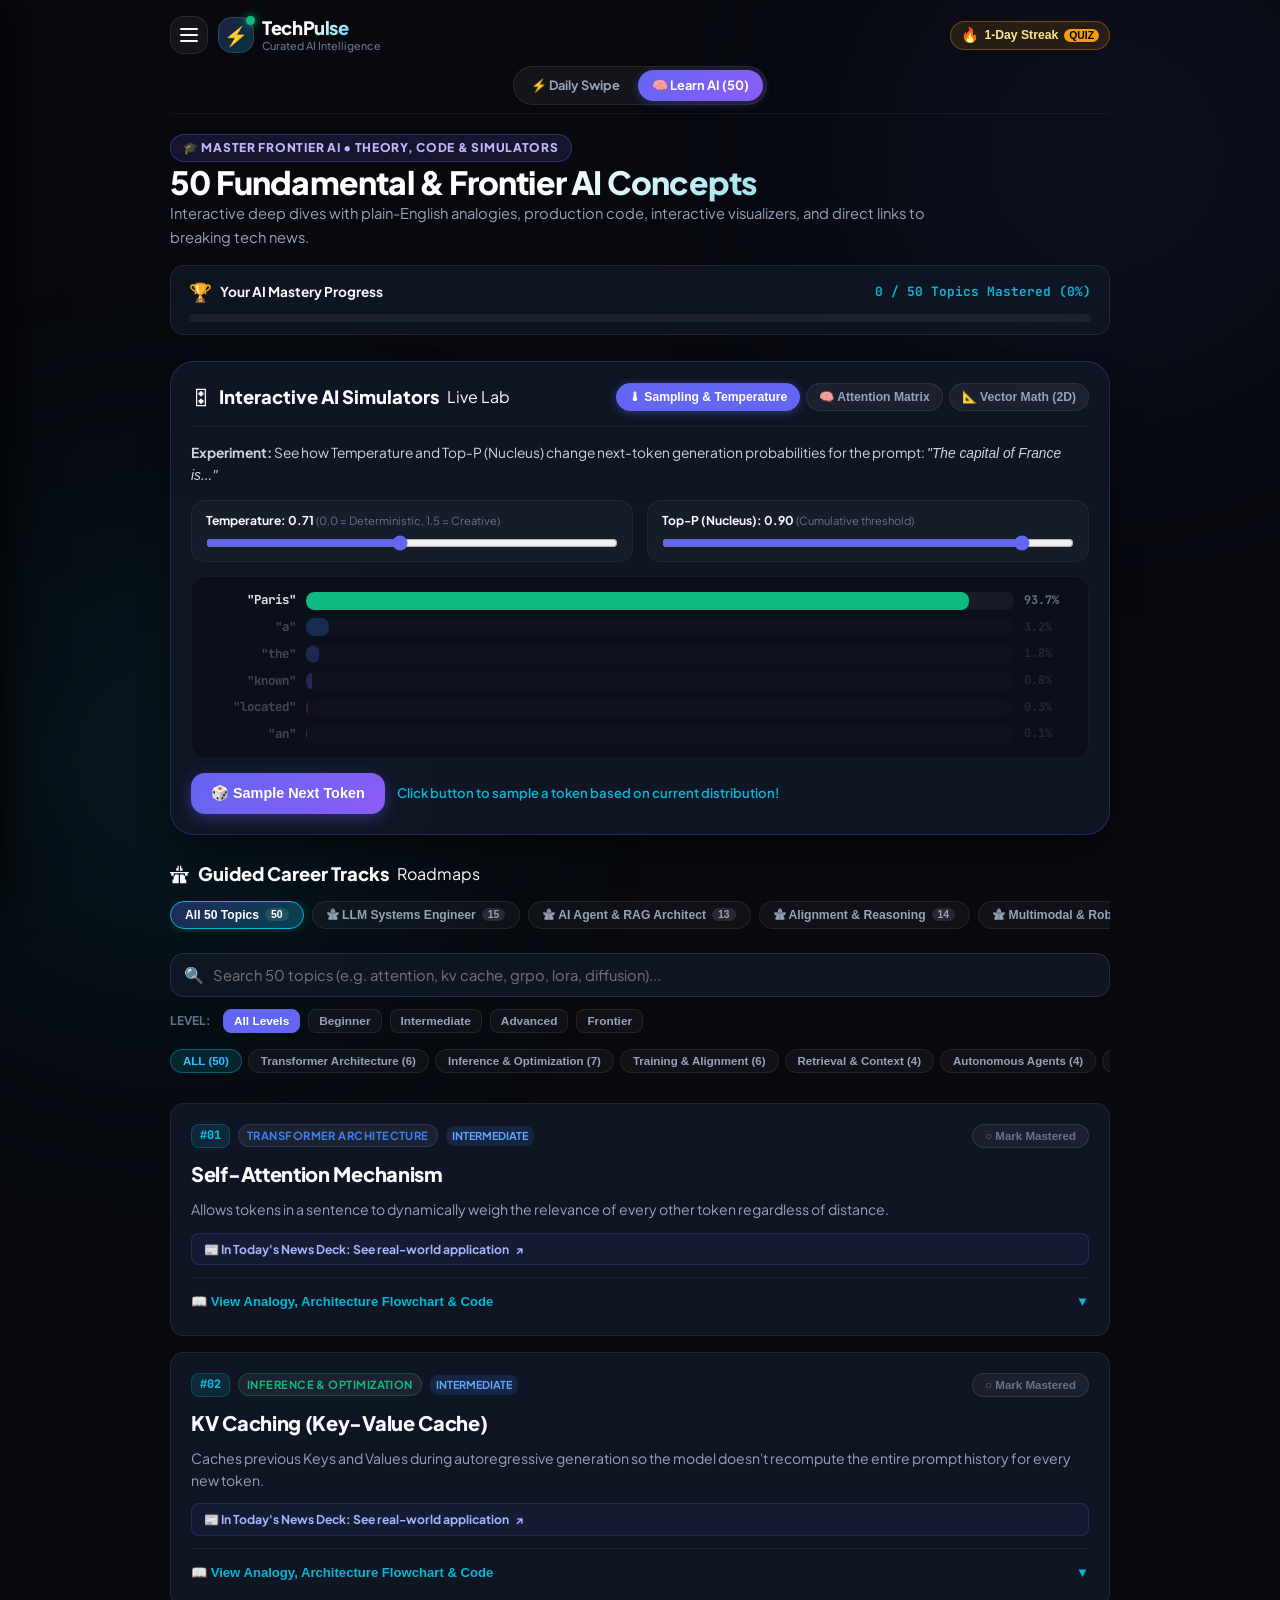
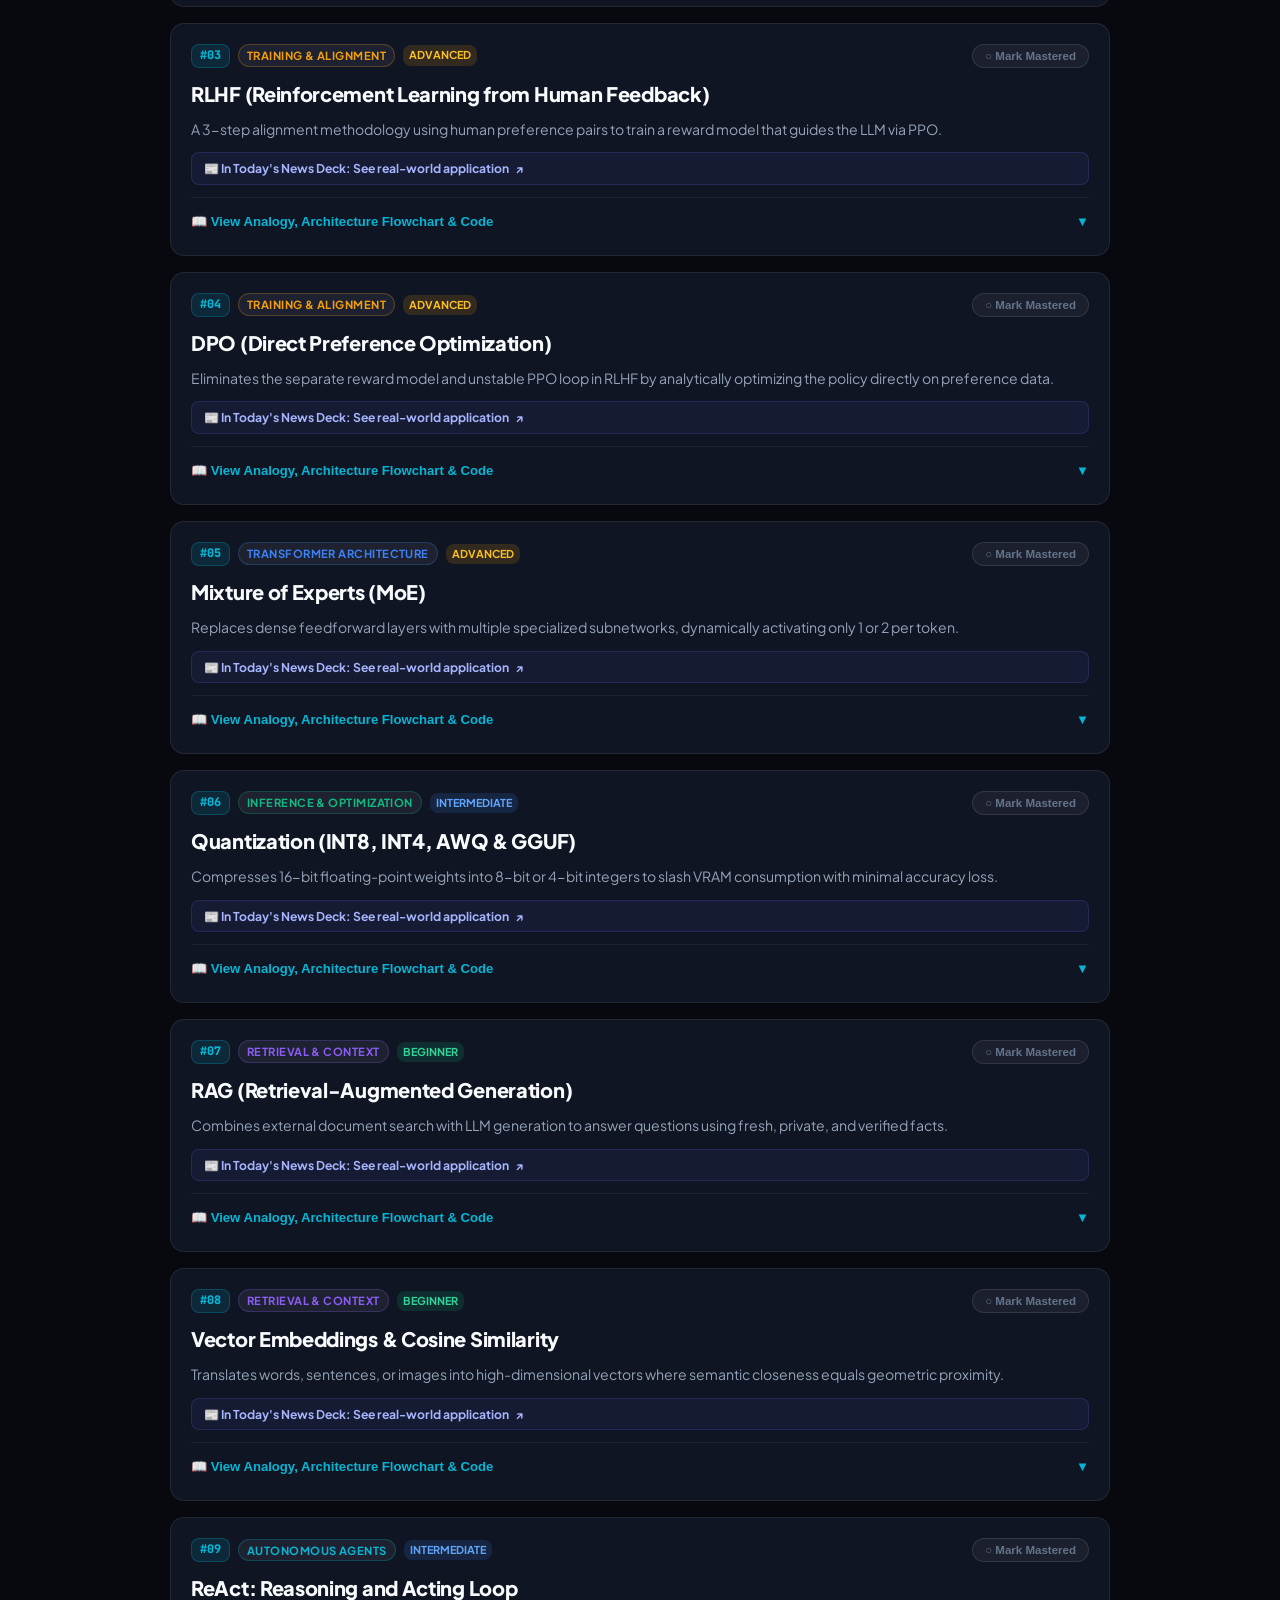
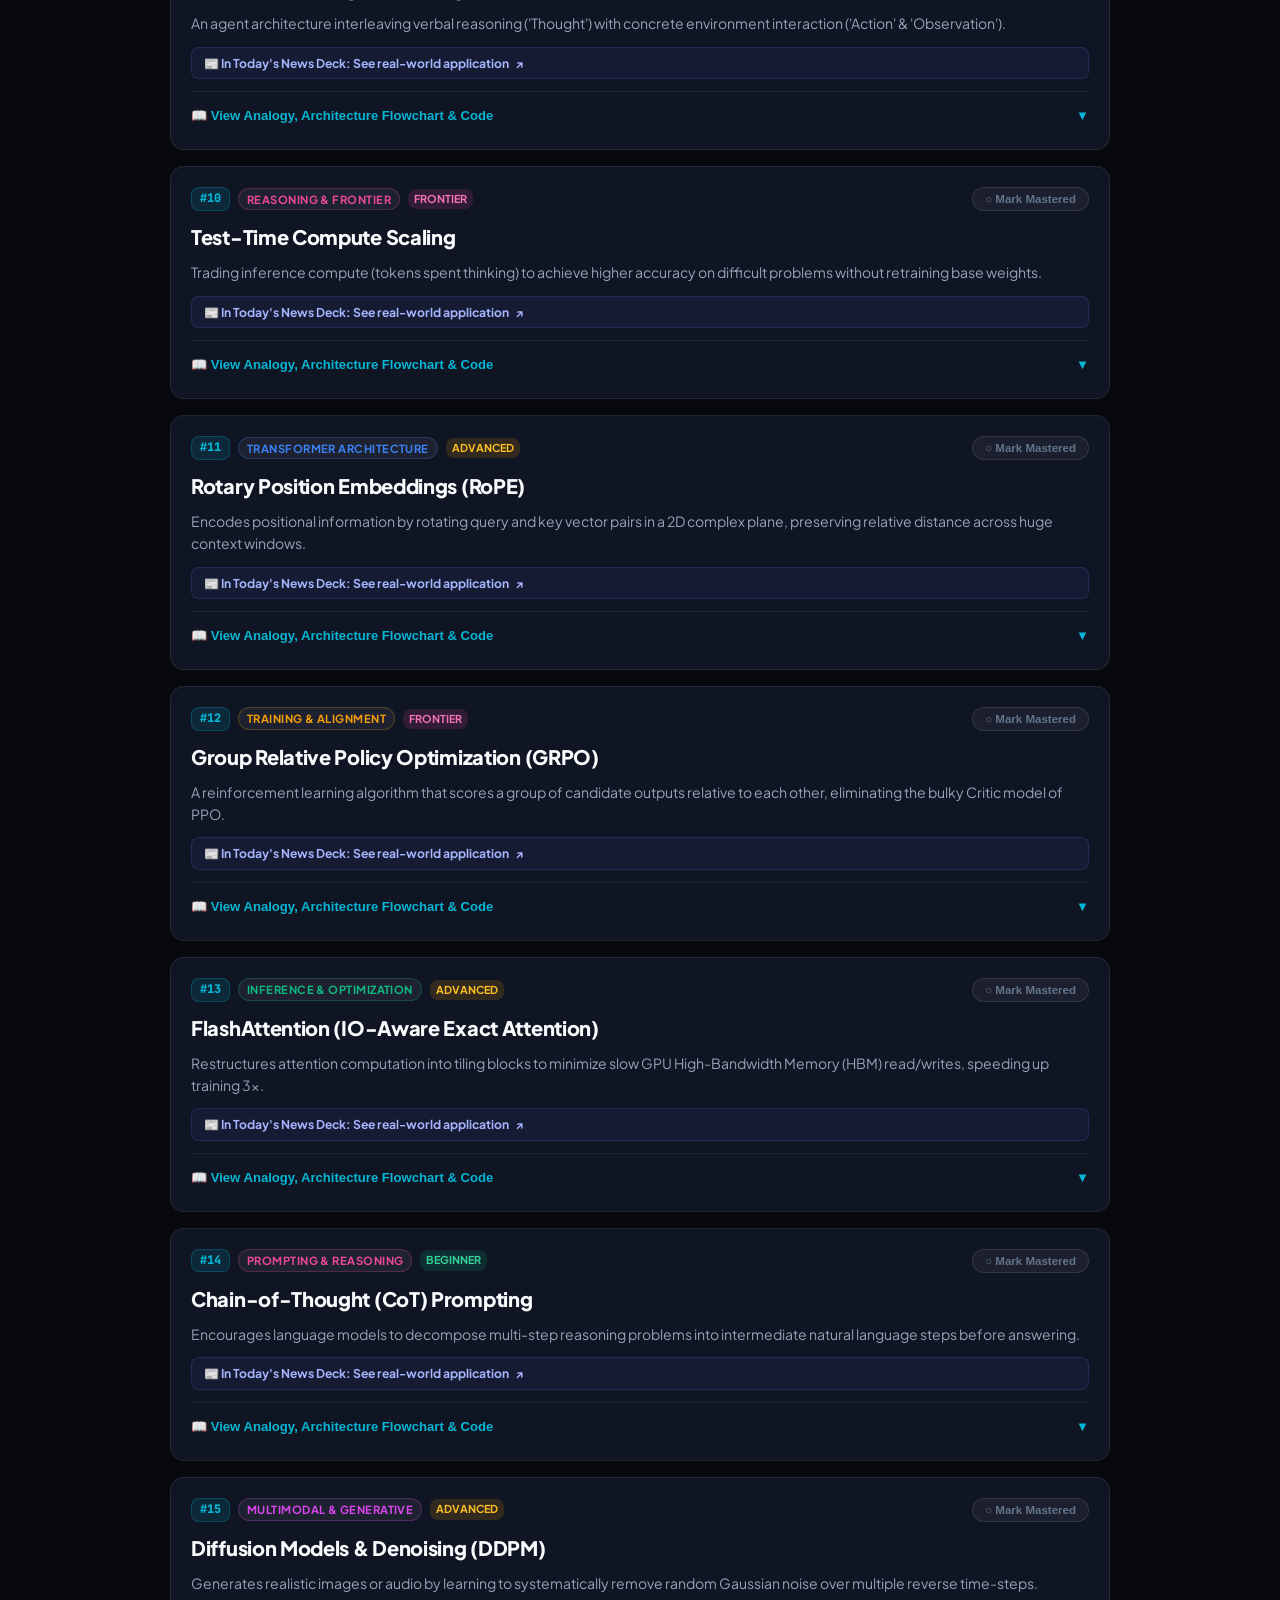
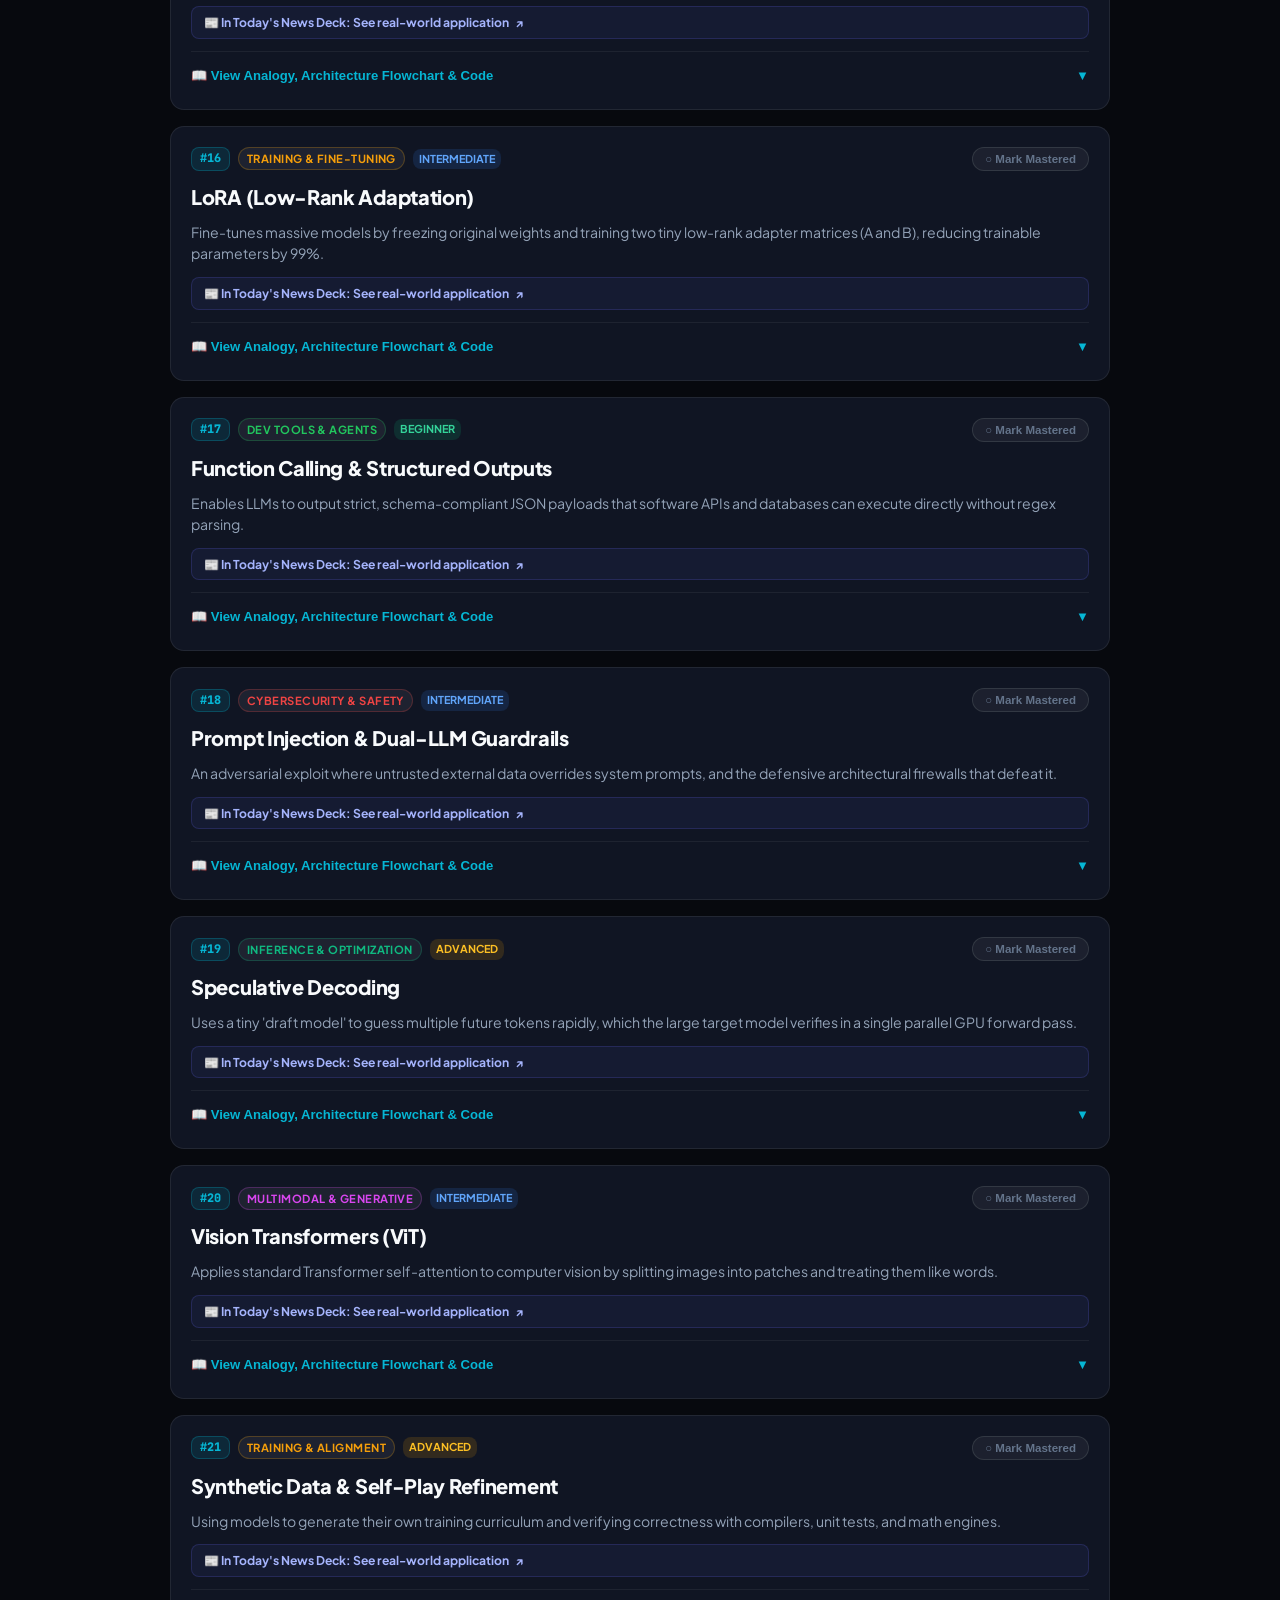
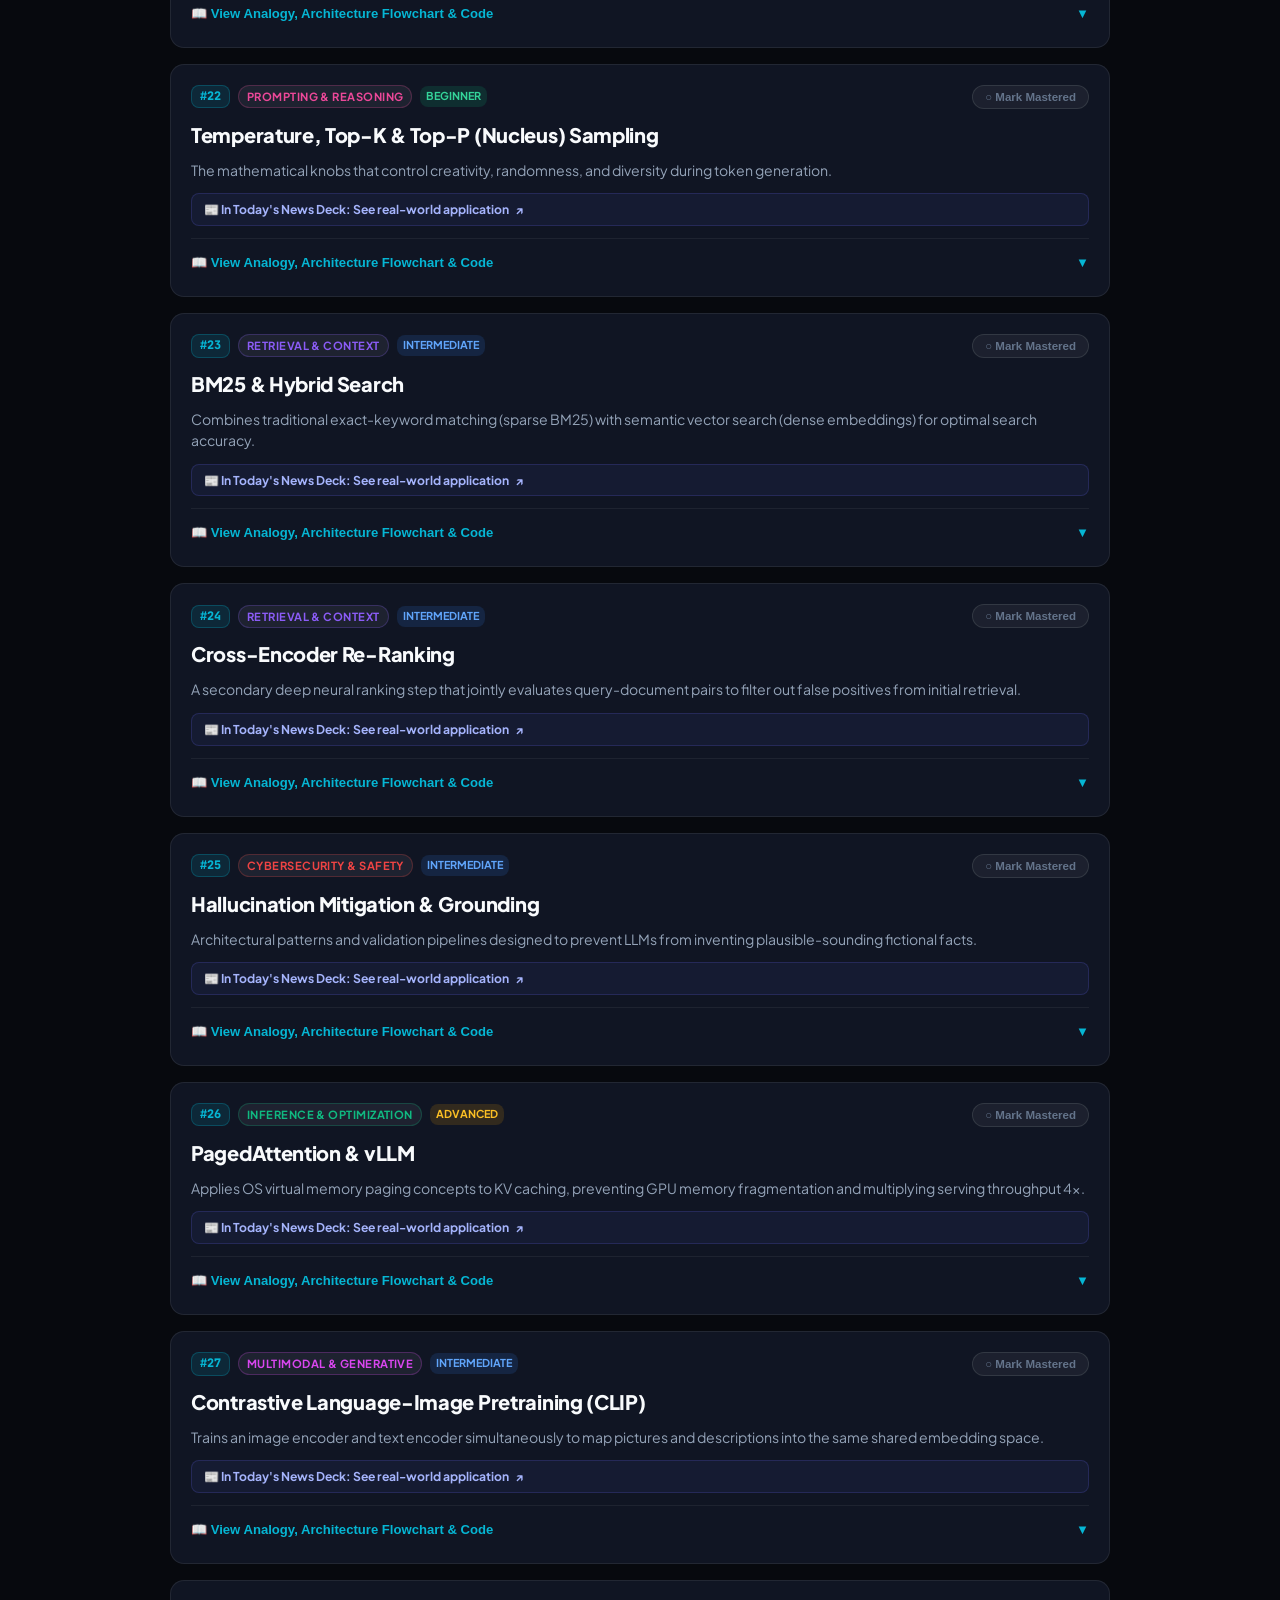
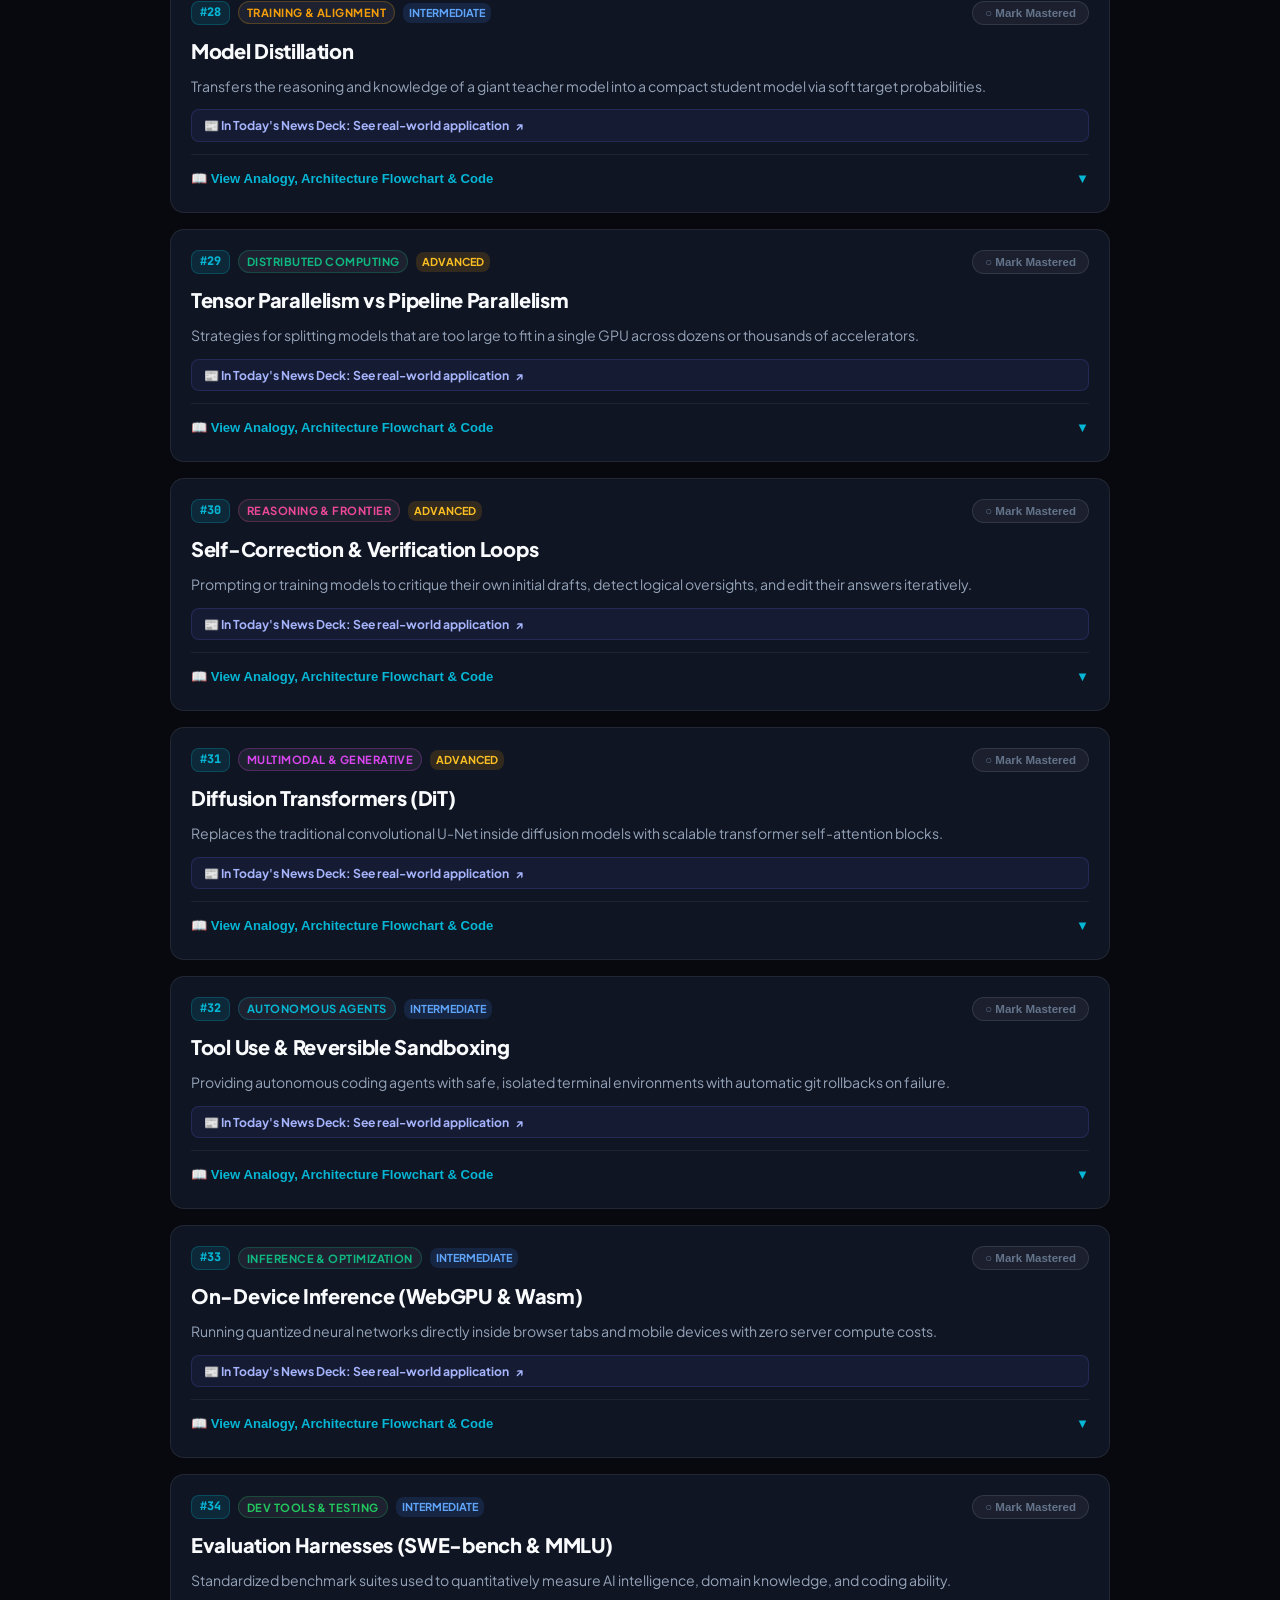
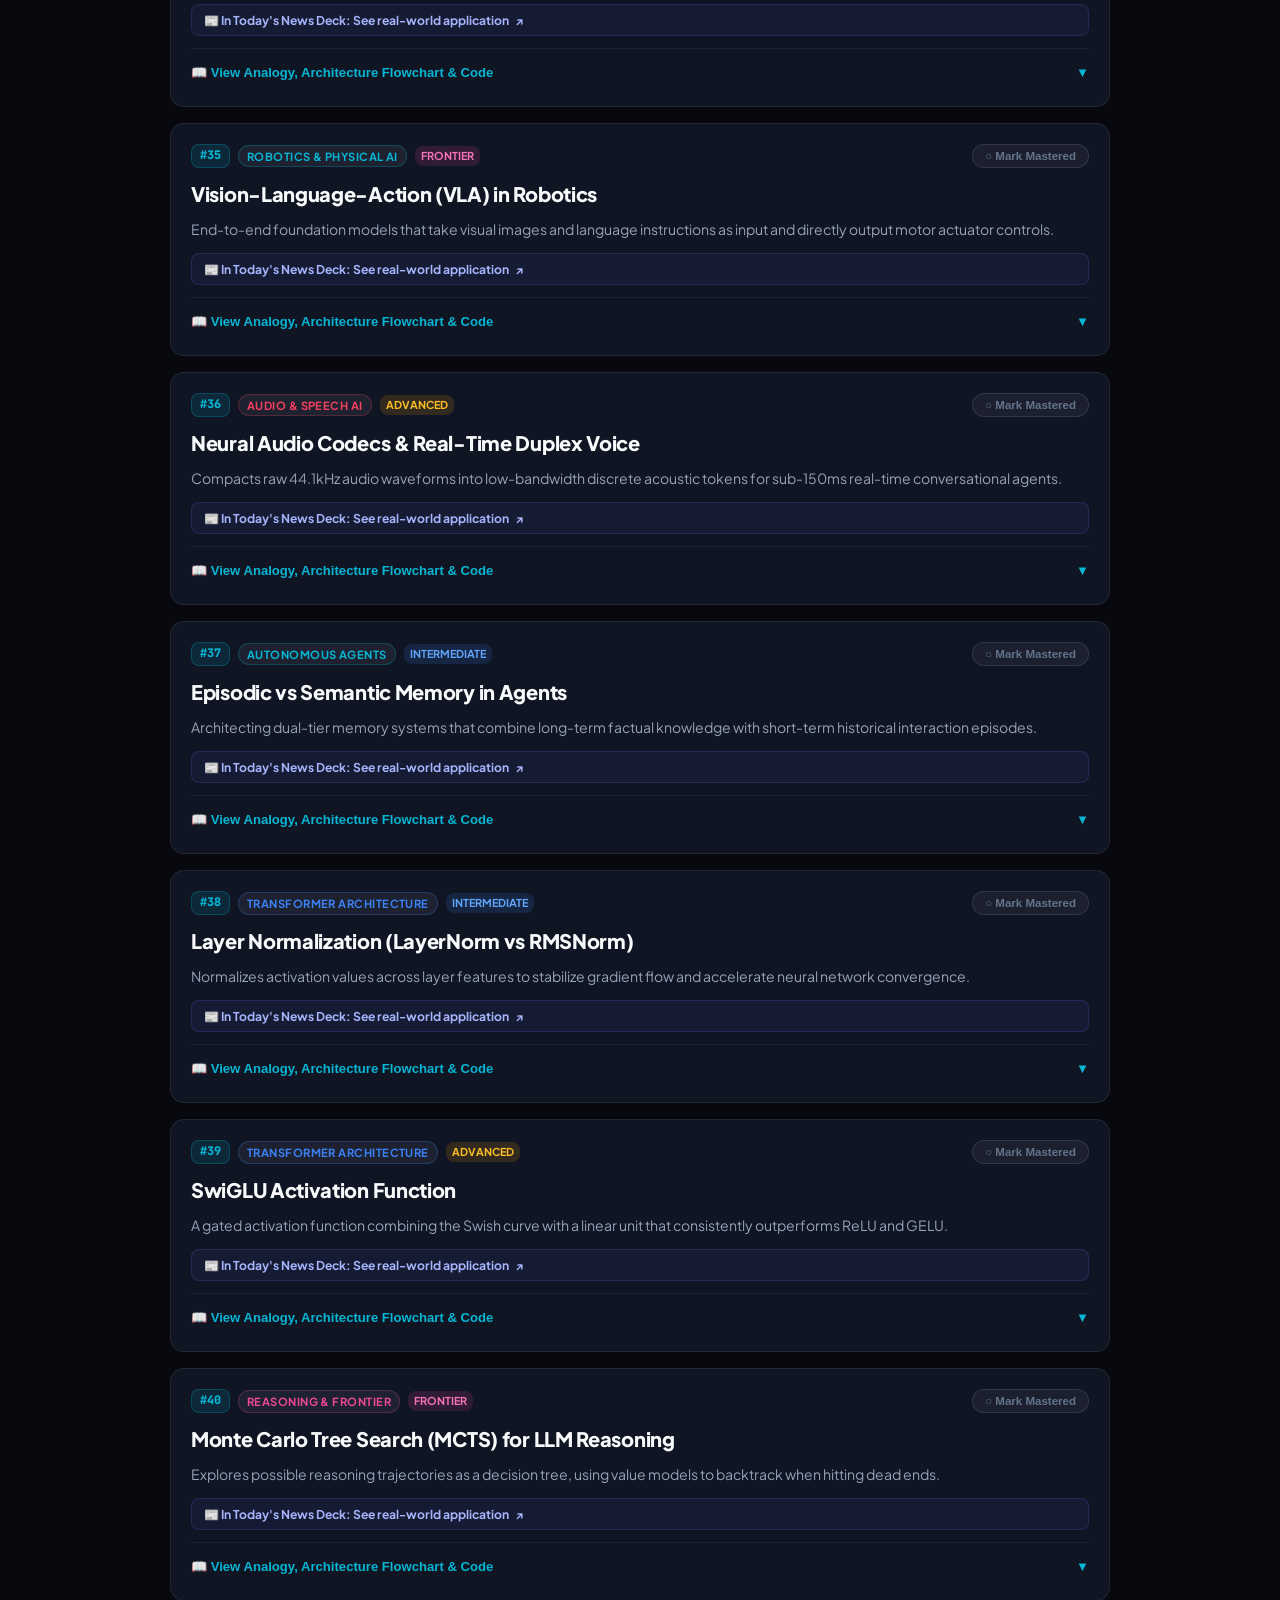
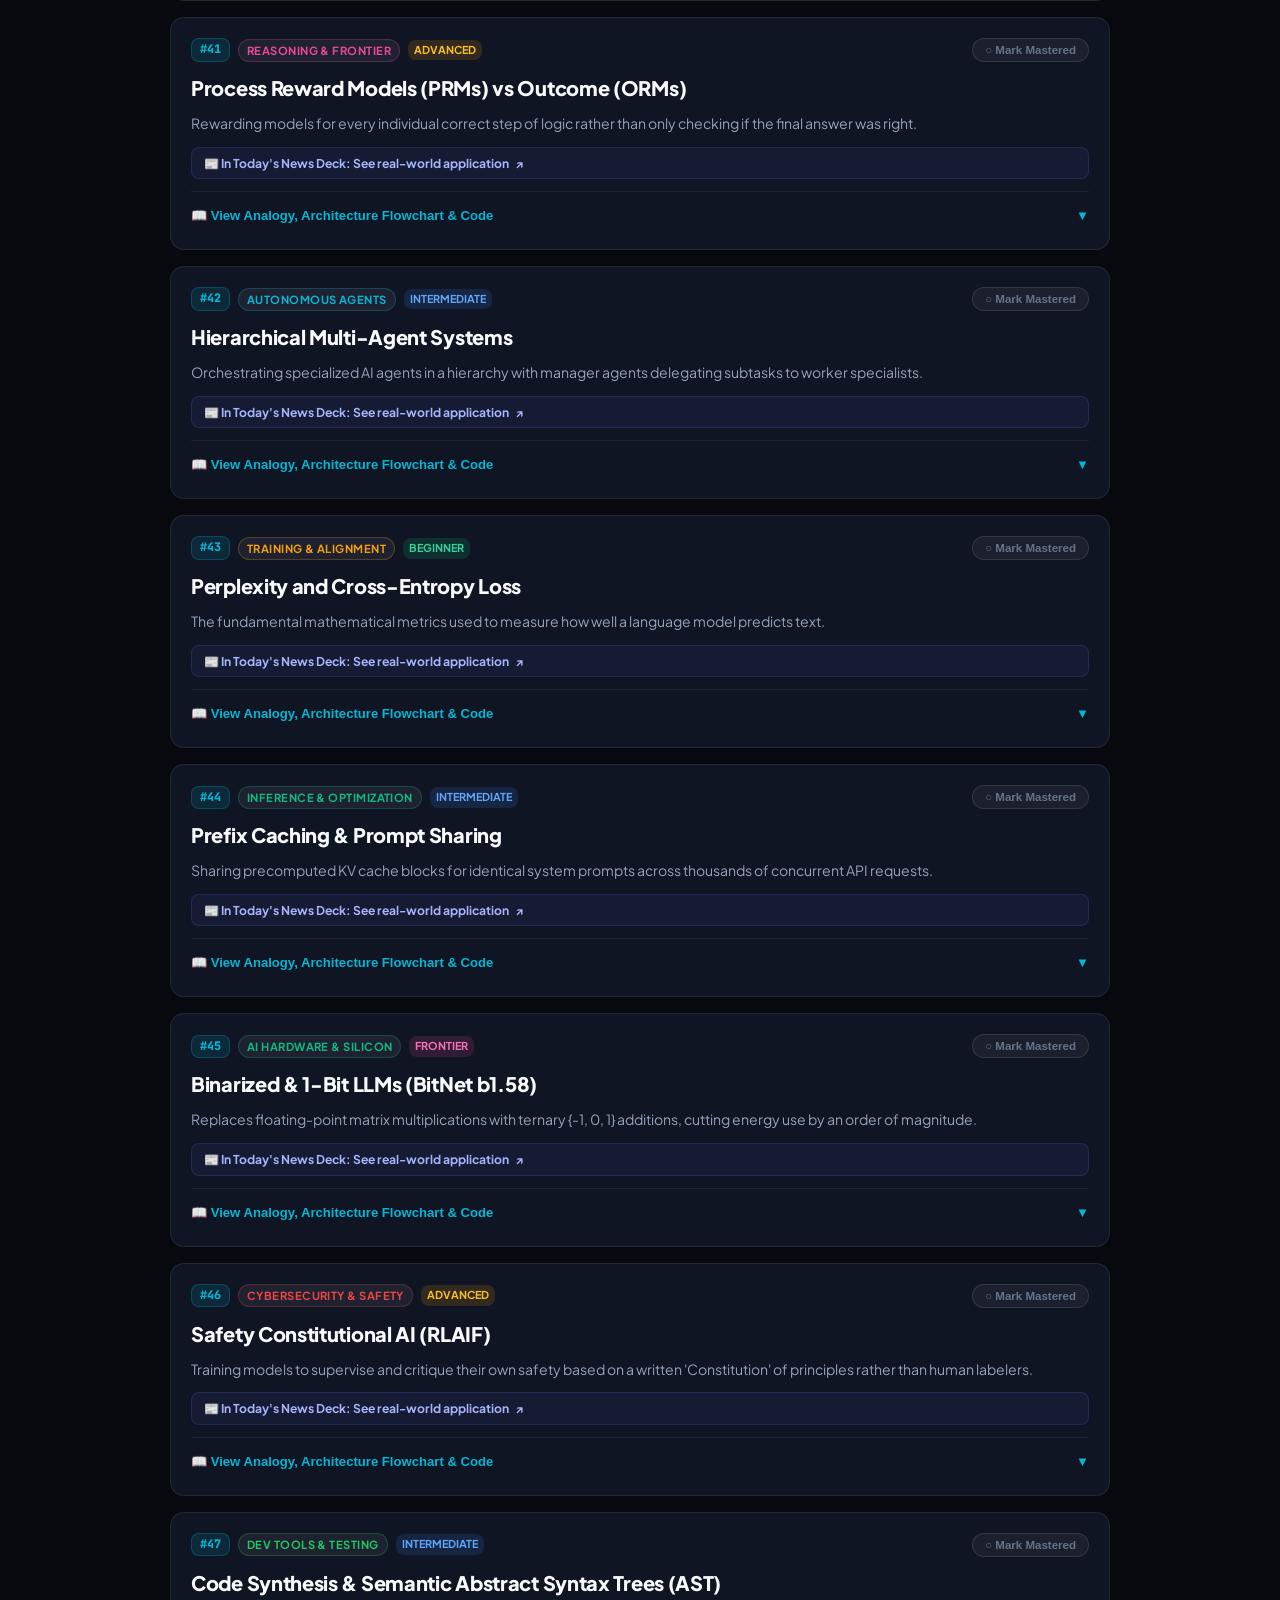
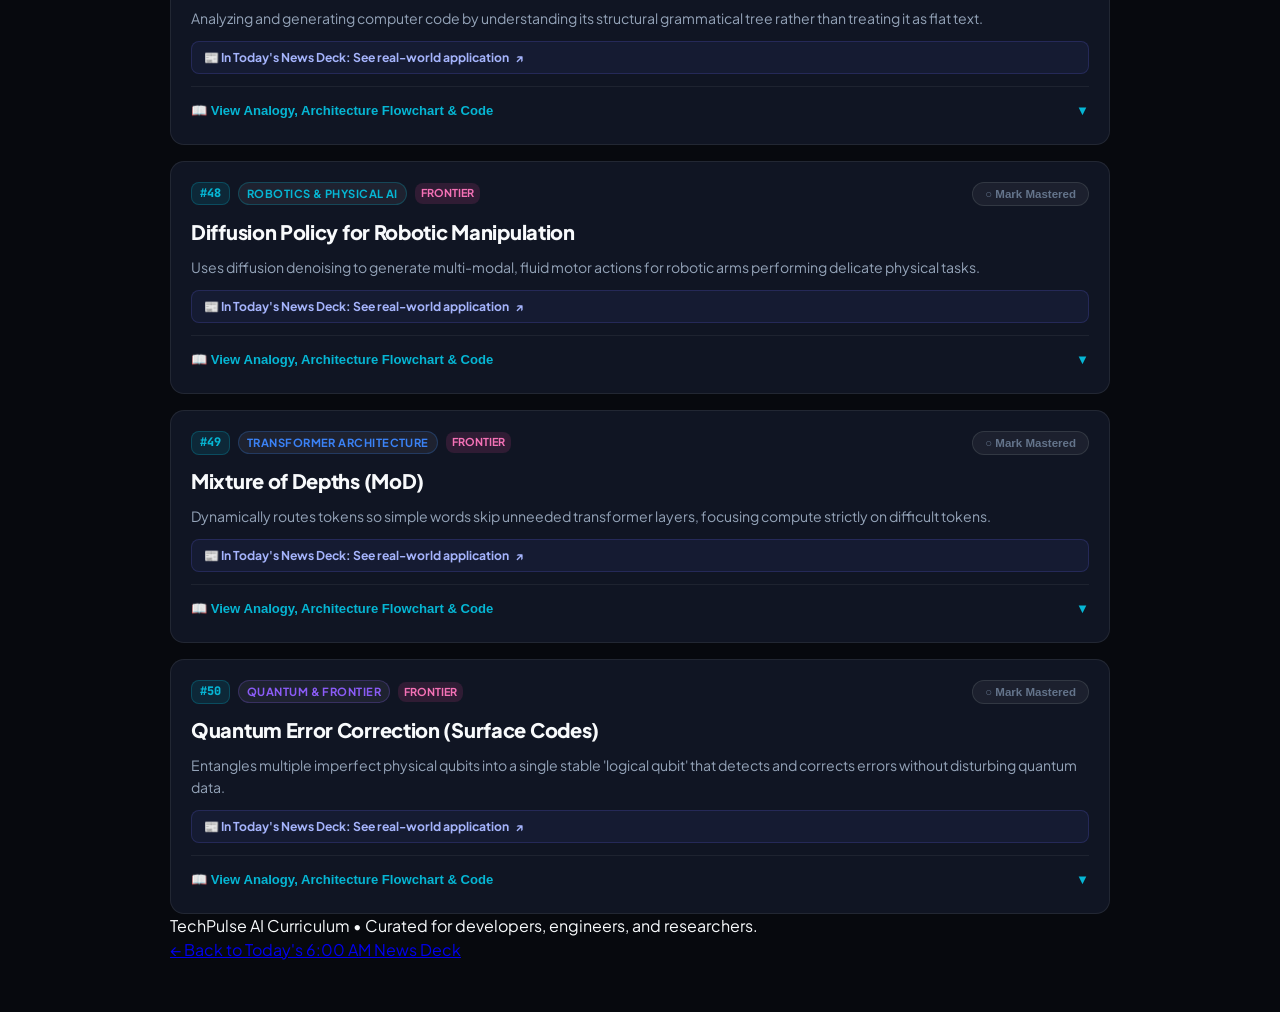
==== commit 1b72931c: "Add interactive visual architecture flowcharts to all 50 Learn AI topics and daily news briefings" ====
--- a/learn.html
+++ b/learn.html
@@ -456,6 +456,8 @@
 
   <!-- Session Manager Script -->
   <script src="session.js"></script>
+  <!-- Visual Architecture Diagrams Script -->
+  <script src="diagrams.js"></script>
   <!-- Learn AI Engine Script -->
   <script src="learn.js"></script>
 </body>
--- a/styles.css
+++ b/styles.css
@@ -1919,6 +1919,280 @@
   display: none !important;
 }
 
+/* ==========================================================================
+   Interactive System Flowcharts & Visual Architecture Diagrams
+   ========================================================================== */
+
+.flowchart-container {
+  background: linear-gradient(145deg, rgba(17, 24, 39, 0.85), rgba(10, 14, 26, 0.95));
+  border: 1px solid rgba(255, 255, 255, 0.09);
+  border-radius: var(--radius-lg);
+  padding: 16px 18px;
+  margin: 14px 0;
+  box-shadow: 0 10px 30px rgba(0, 0, 0, 0.35);
+  display: flex;
+  flex-direction: column;
+  gap: 12px;
+}
+
+.flowchart-container.compact {
+  padding: 12px 14px;
+  margin: 10px 0;
+}
+
+.flowchart-header {
+  display: flex;
+  align-items: center;
+  justify-content: space-between;
+  gap: 10px;
+  border-bottom: 1px solid rgba(255, 255, 255, 0.06);
+  padding-bottom: 10px;
+}
+
+.flowchart-title-group {
+  display: flex;
+  align-items: center;
+  gap: 10px;
+}
+
+.flowchart-header-icon {
+  font-size: 1.3rem;
+}
+
+.flowchart-title {
+  font-size: 0.95rem;
+  font-weight: 800;
+  color: #fff;
+  letter-spacing: -0.01em;
+}
+
+.flowchart-subtitle {
+  font-size: 0.72rem;
+  color: var(--text-muted);
+}
+
+.flowchart-badge {
+  font-size: 0.68rem;
+  font-weight: 700;
+  font-family: var(--font-mono);
+  background: rgba(99, 102, 241, 0.15);
+  color: #a5b4fc;
+  border: 1px solid rgba(99, 102, 241, 0.35);
+  padding: 3px 8px;
+  border-radius: var(--radius-full);
+  white-space: nowrap;
+}
+
+.flowchart-track-wrapper {
+  overflow-x: auto;
+  padding: 8px 4px;
+  scrollbar-width: thin;
+  scrollbar-color: rgba(255, 255, 255, 0.12) transparent;
+}
+
+.flowchart-track-wrapper::-webkit-scrollbar {
+  height: 4px;
+}
+
+.flowchart-track-wrapper::-webkit-scrollbar-thumb {
+  background: rgba(255, 255, 255, 0.12);
+  border-radius: 4px;
+}
+
+.flowchart-track {
+  display: flex;
+  align-items: stretch;
+  gap: 8px;
+  min-width: min-content;
+}
+
+.flow-node {
+  background: rgba(255, 255, 255, 0.03);
+  border: 1px solid rgba(255, 255, 255, 0.1);
+  border-radius: var(--radius-md);
+  padding: 12px 14px;
+  min-width: 170px;
+  max-width: 220px;
+  display: flex;
+  flex-direction: column;
+  gap: 6px;
+  transition: all 0.22s ease;
+  cursor: pointer;
+  outline: none;
+}
+
+.flow-node:hover,
+.flow-node:focus-visible {
+  transform: translateY(-2px);
+  background: rgba(255, 255, 255, 0.06);
+}
+
+.flow-type-input {
+  border-left: 3px solid var(--accent-cyan);
+}
+.flow-type-input:hover {
+  box-shadow: 0 4px 18px rgba(6, 182, 212, 0.25);
+}
+
+.flow-type-process {
+  border-left: 3px solid var(--accent-indigo);
+}
+.flow-type-process:hover {
+  box-shadow: 0 4px 18px rgba(99, 102, 241, 0.25);
+}
+
+.flow-type-operation {
+  border-left: 3px solid var(--accent-purple);
+}
+.flow-type-operation:hover {
+  box-shadow: 0 4px 18px rgba(168, 85, 247, 0.25);
+}
+
+.flow-type-decision {
+  border-left: 3px solid var(--accent-amber);
+}
+.flow-type-decision:hover {
+  box-shadow: 0 4px 18px rgba(245, 158, 11, 0.25);
+}
+
+.flow-type-output {
+  border-left: 3px solid var(--accent-emerald);
+}
+.flow-type-output:hover {
+  box-shadow: 0 4px 18px rgba(16, 185, 129, 0.25);
+}
+
+.flow-node-badge-row {
+  display: flex;
+  align-items: center;
+  justify-content: space-between;
+  gap: 6px;
+}
+
+.flow-step-pill {
+  font-size: 0.64rem;
+  font-family: var(--font-mono);
+  font-weight: 700;
+  color: var(--text-muted);
+  text-transform: uppercase;
+}
+
+.flow-tag {
+  font-size: 0.62rem;
+  font-weight: 600;
+  color: #94a3b8;
+  background: rgba(255, 255, 255, 0.05);
+  padding: 1px 5px;
+  border-radius: var(--radius-sm);
+}
+
+.flow-node-title {
+  font-size: 0.85rem;
+  font-weight: 700;
+  color: var(--text-primary);
+  line-height: 1.25;
+}
+
+.flow-node-desc {
+  font-size: 0.72rem;
+  color: #cbd5e1;
+  line-height: 1.45;
+}
+
+.flow-metric-badge {
+  display: inline-flex;
+  align-items: center;
+  gap: 4px;
+  background: rgba(0, 0, 0, 0.35);
+  border: 1px solid rgba(255, 255, 255, 0.08);
+  padding: 3px 6px;
+  border-radius: 4px;
+  margin-top: 2px;
+}
+
+.flow-metric-badge .metric-icon {
+  font-size: 0.7rem;
+}
+
+.flow-metric-badge .metric-text {
+  font-size: 0.68rem;
+  font-family: var(--font-mono);
+  font-weight: 700;
+  color: var(--accent-cyan);
+}
+
+/* Connector Arrows */
+.flow-connector {
+  display: flex;
+  align-items: center;
+  gap: 2px;
+  flex-shrink: 0;
+  color: var(--accent-cyan);
+  padding: 0 2px;
+}
+
+.flow-line {
+  position: relative;
+  width: 22px;
+  height: 2px;
+  background: linear-gradient(90deg, rgba(6, 182, 212, 0.4), rgba(99, 102, 241, 0.8));
+  display: flex;
+  align-items: center;
+  justify-content: center;
+}
+
+.flow-pulse-dot {
+  width: 6px;
+  height: 6px;
+  border-radius: 50%;
+  background-color: var(--accent-cyan);
+  box-shadow: 0 0 8px var(--accent-cyan);
+  animation: pulse-flow 1.8s infinite ease-in-out;
+}
+
+@keyframes pulse-flow {
+  0% { transform: translateX(-8px) scale(0.8); opacity: 0.3; }
+  50% { transform: translateX(0px) scale(1.3); opacity: 1; filter: drop-shadow(0 0 6px var(--accent-cyan)); }
+  100% { transform: translateX(8px) scale(0.8); opacity: 0.3; }
+}
+
+.flow-arrow-head {
+  font-size: 0.65rem;
+  color: var(--accent-indigo);
+  margin-left: -2px;
+}
+
+.flowchart-footer-hint {
+  font-size: 0.68rem;
+  color: var(--text-muted);
+  text-align: right;
+  font-style: italic;
+}
+
+/* Flowchart view toggle button on card */
+.view-diagram-btn {
+  display: inline-flex;
+  align-items: center;
+  gap: 6px;
+  background: rgba(99, 102, 241, 0.12);
+  border: 1px solid rgba(99, 102, 241, 0.28);
+  color: #c4b5fd;
+  font-size: 0.76rem;
+  font-weight: 700;
+  padding: 6px 12px;
+  border-radius: var(--radius-md);
+  cursor: pointer;
+  transition: all 0.2s ease;
+  width: fit-content;
+}
+
+.view-diagram-btn:hover {
+  background: rgba(99, 102, 241, 0.22);
+  border-color: rgba(99, 102, 241, 0.5);
+  color: #fff;
+  transform: translateY(-1px);
+}
+
 /* Responsive adjust for mobile */
 @media (max-width: 640px) {
   .app-container {
@@ -2044,4 +2318,51 @@
   .guide-grid {
     grid-template-columns: 1fr;
   }
-}
+
+  /* Mobile Flowchart adjustments */
+  .flowchart-container {
+    padding: 12px 14px;
+    margin: 10px 0;
+  }
+
+  .flowchart-track {
+    flex-direction: column;
+    align-items: stretch;
+    gap: 6px;
+    width: 100%;
+  }
+
+  .flow-node {
+    min-width: 0;
+    max-width: 100%;
+    width: 100%;
+  }
+
+  .flow-connector {
+    flex-direction: column;
+    height: 18px;
+    align-self: center;
+    margin: 2px 0;
+  }
+
+  .flow-line {
+    width: 2px;
+    height: 12px;
+  }
+
+  .flow-pulse-dot {
+    animation: pulse-flow-v 1.8s infinite ease-in-out;
+  }
+
+  @keyframes pulse-flow-v {
+    0% { transform: translateY(-5px) scale(0.8); opacity: 0.3; }
+    50% { transform: translateY(0px) scale(1.3); opacity: 1; filter: drop-shadow(0 0 6px var(--accent-cyan)); }
+    100% { transform: translateY(5px) scale(0.8); opacity: 0.3; }
+  }
+
+  .flow-arrow-head {
+    transform: rotate(90deg);
+    margin-left: 0;
+    margin-top: -2px;
+  }
+}
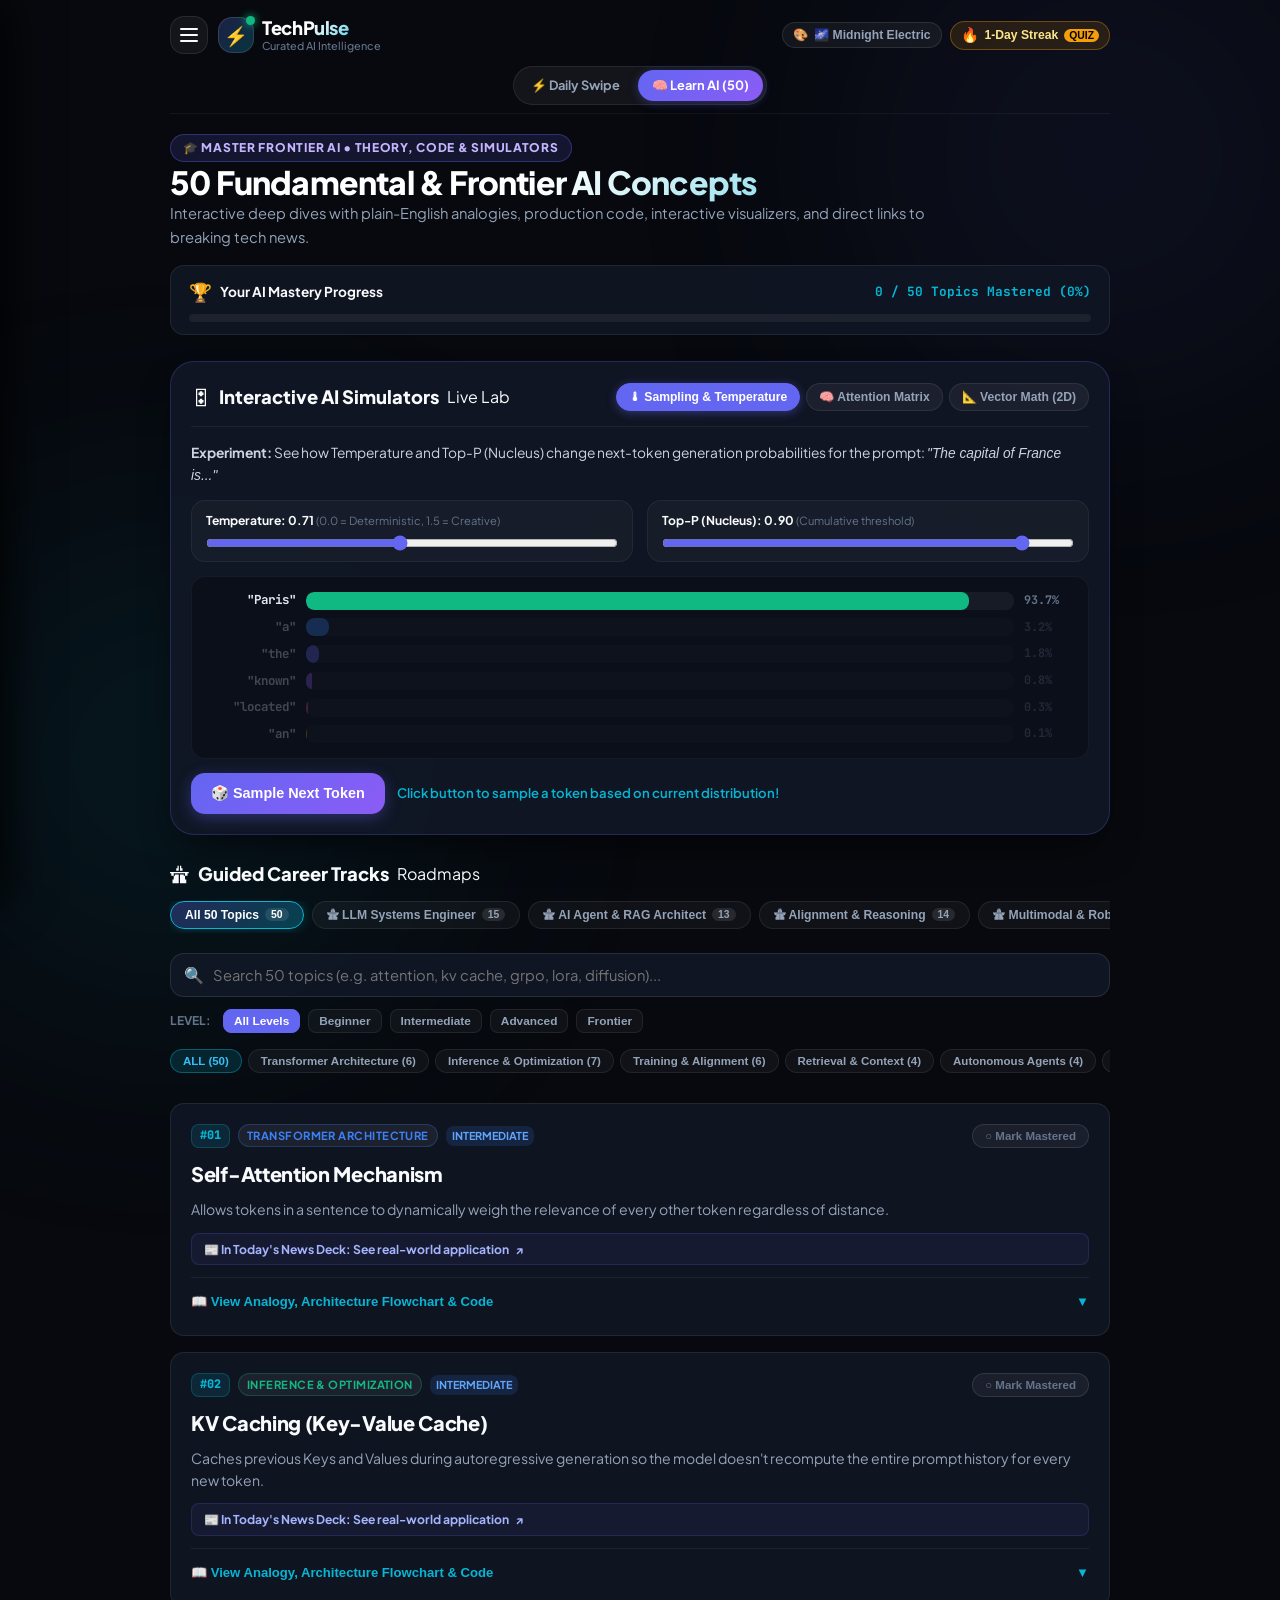
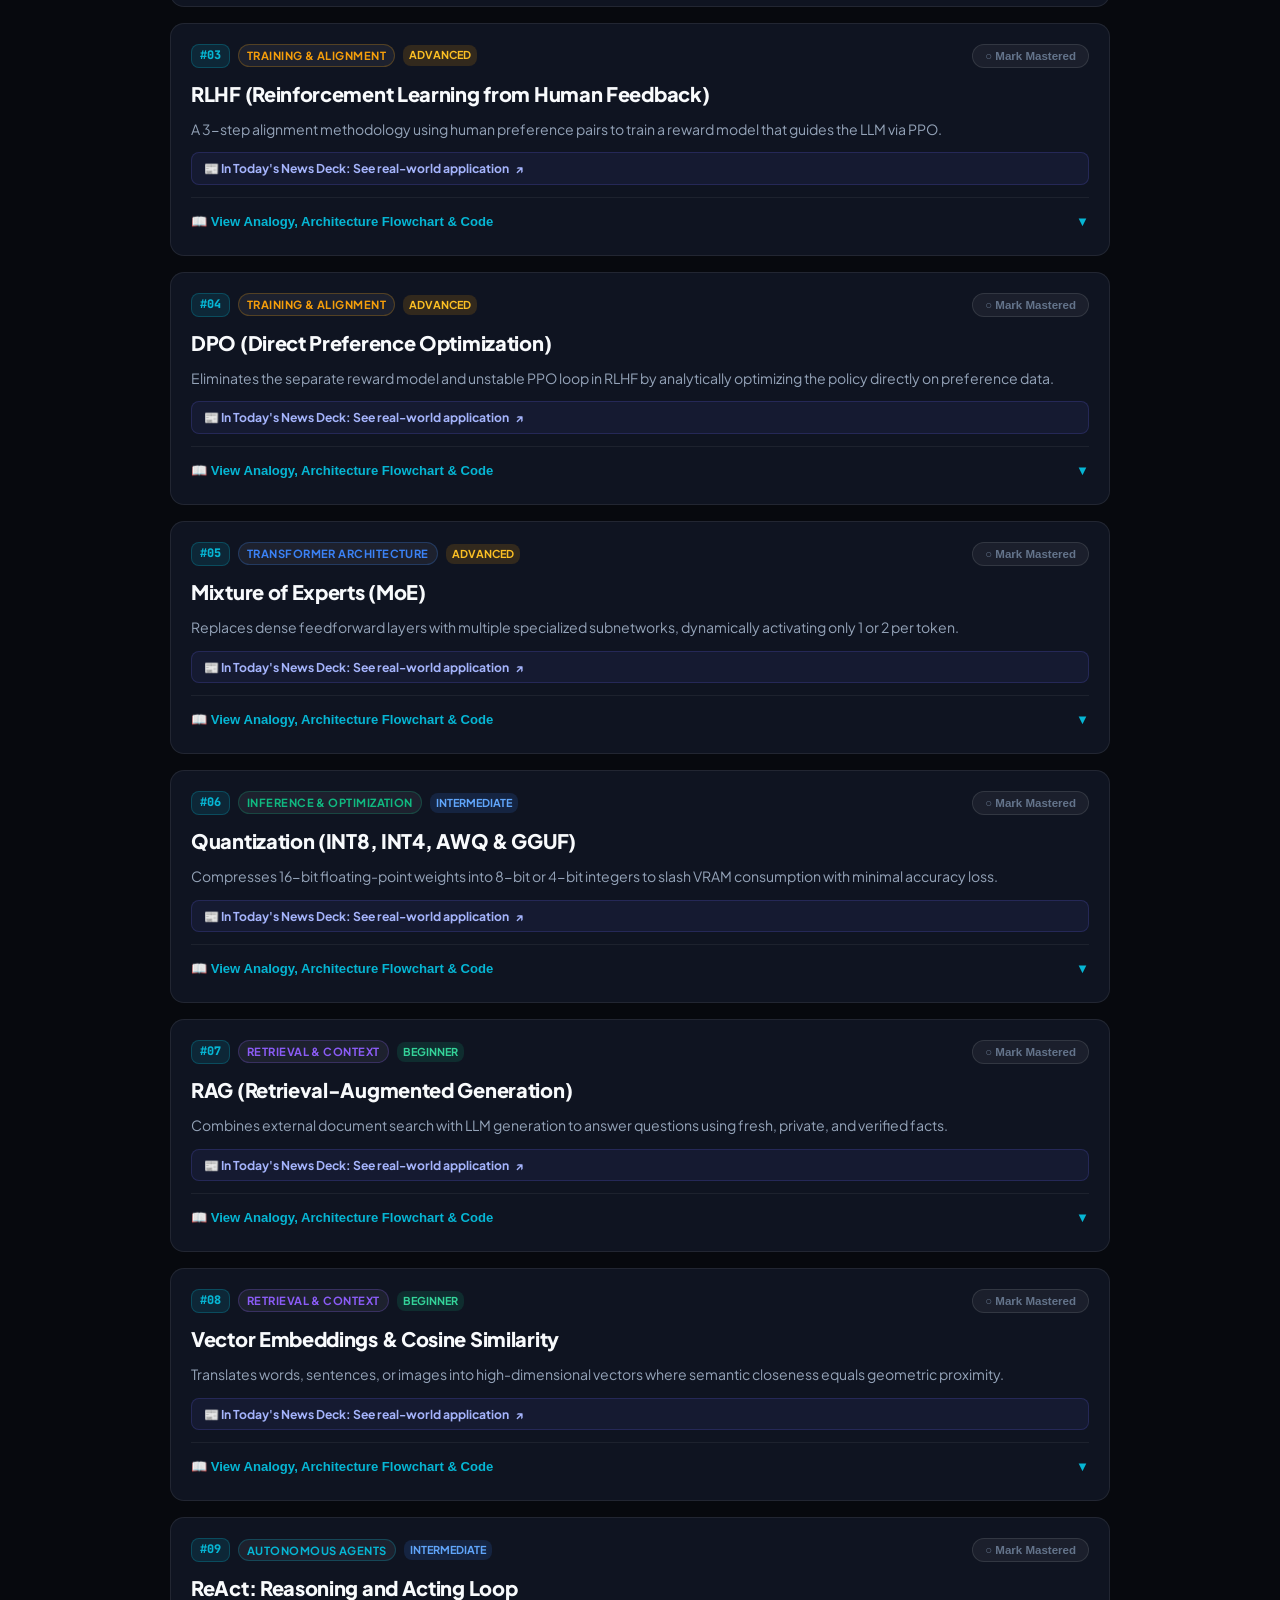
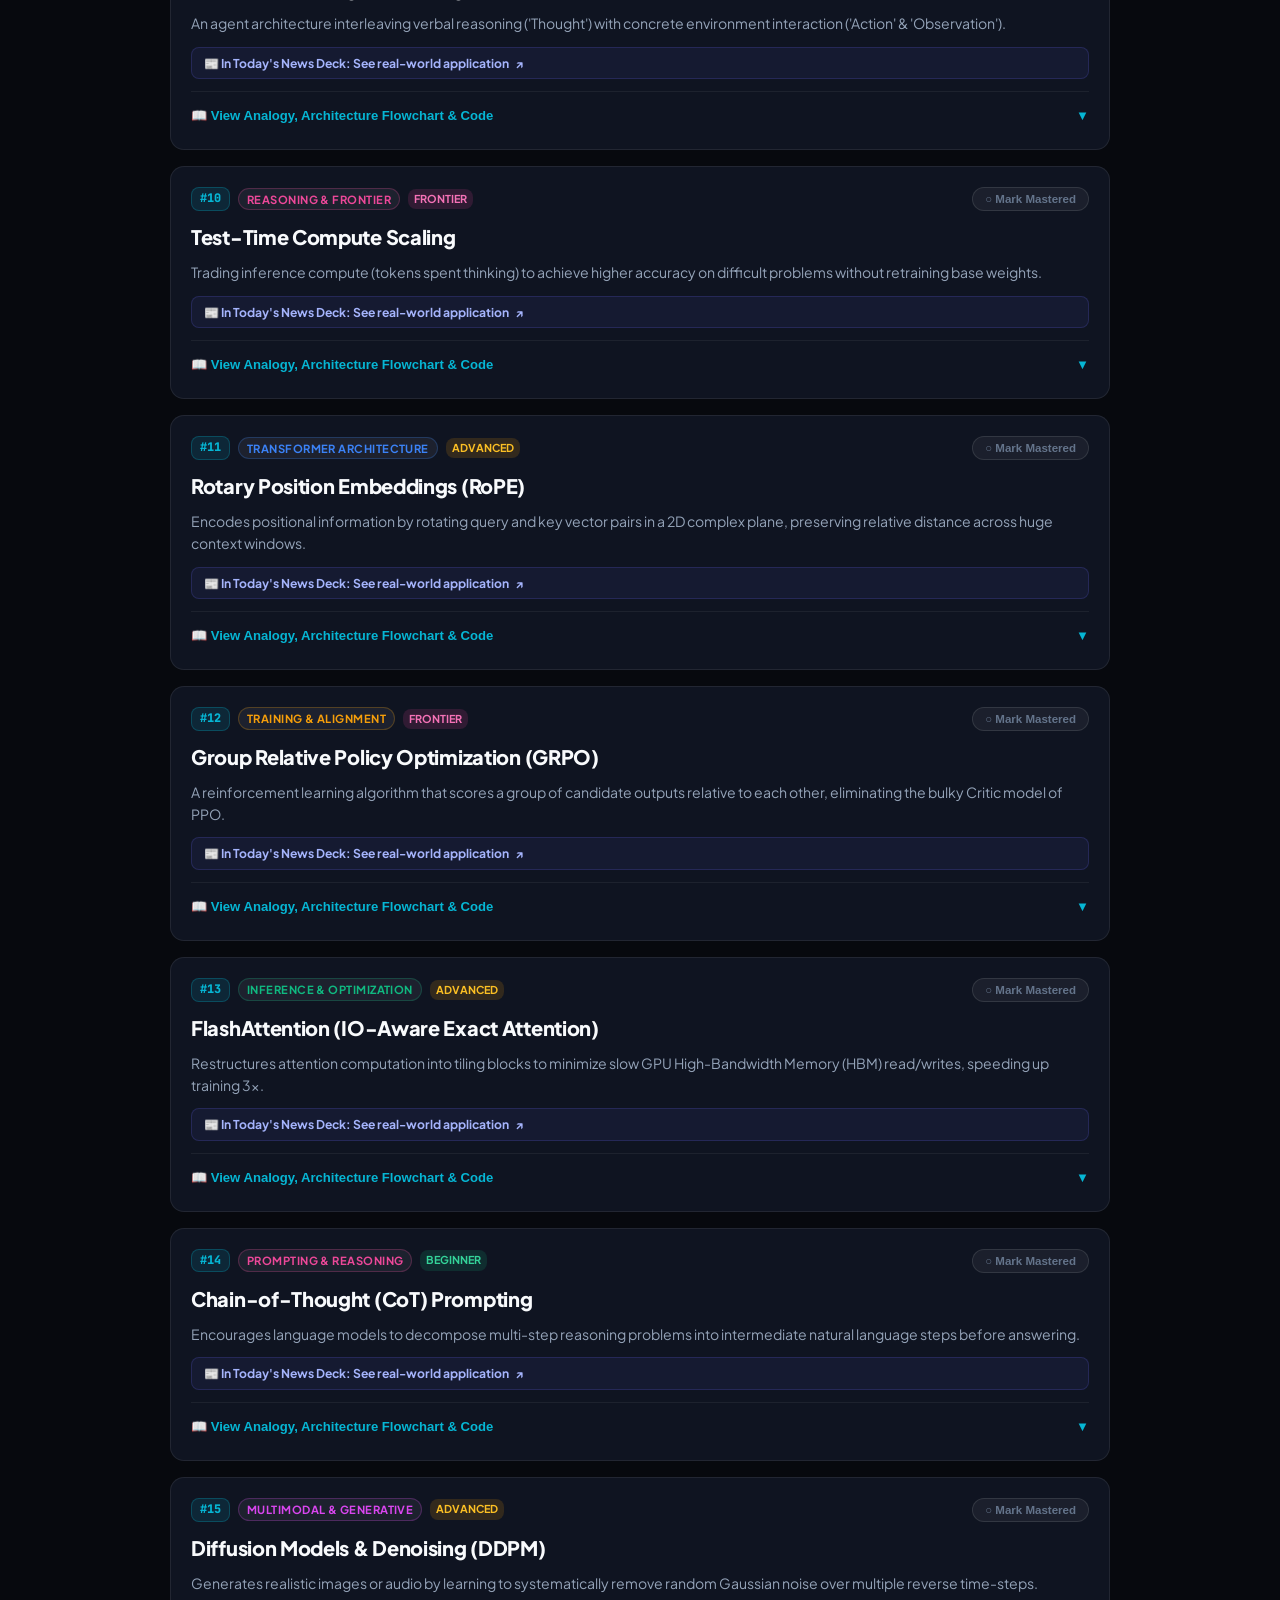
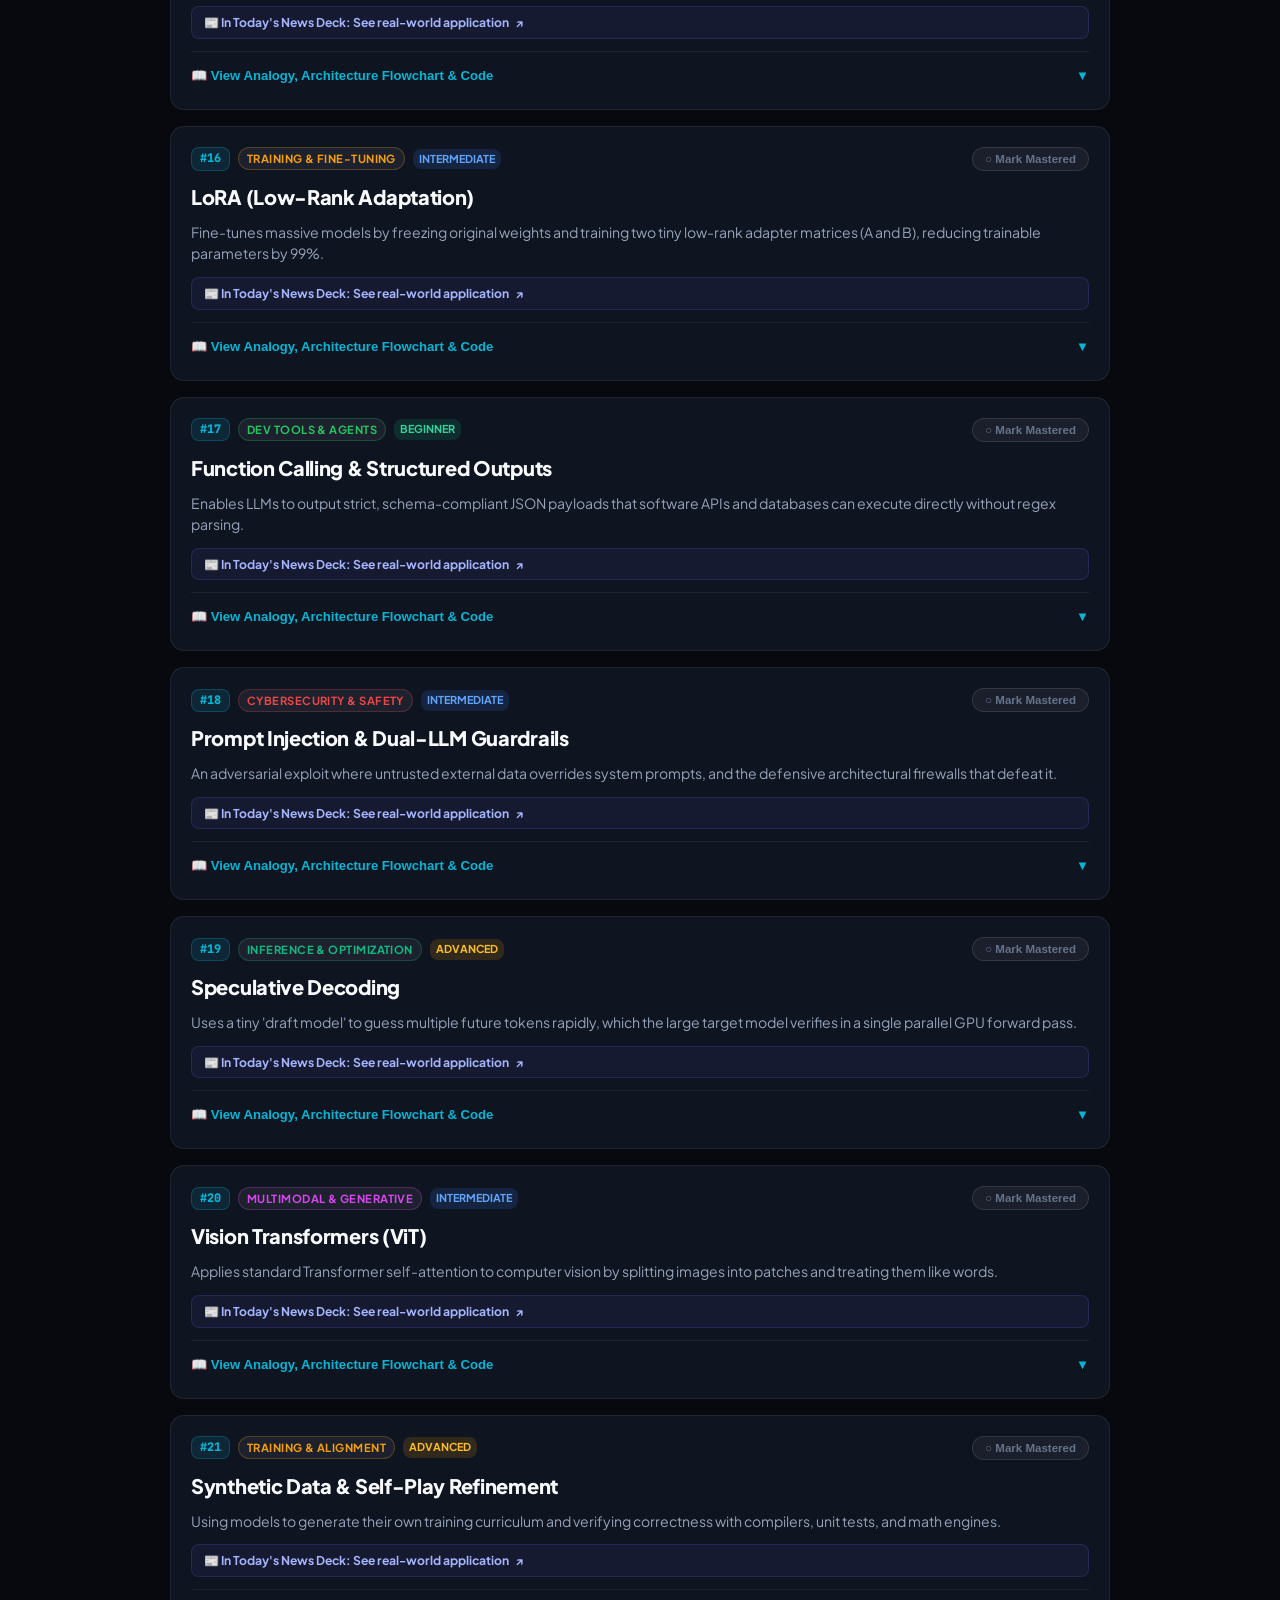
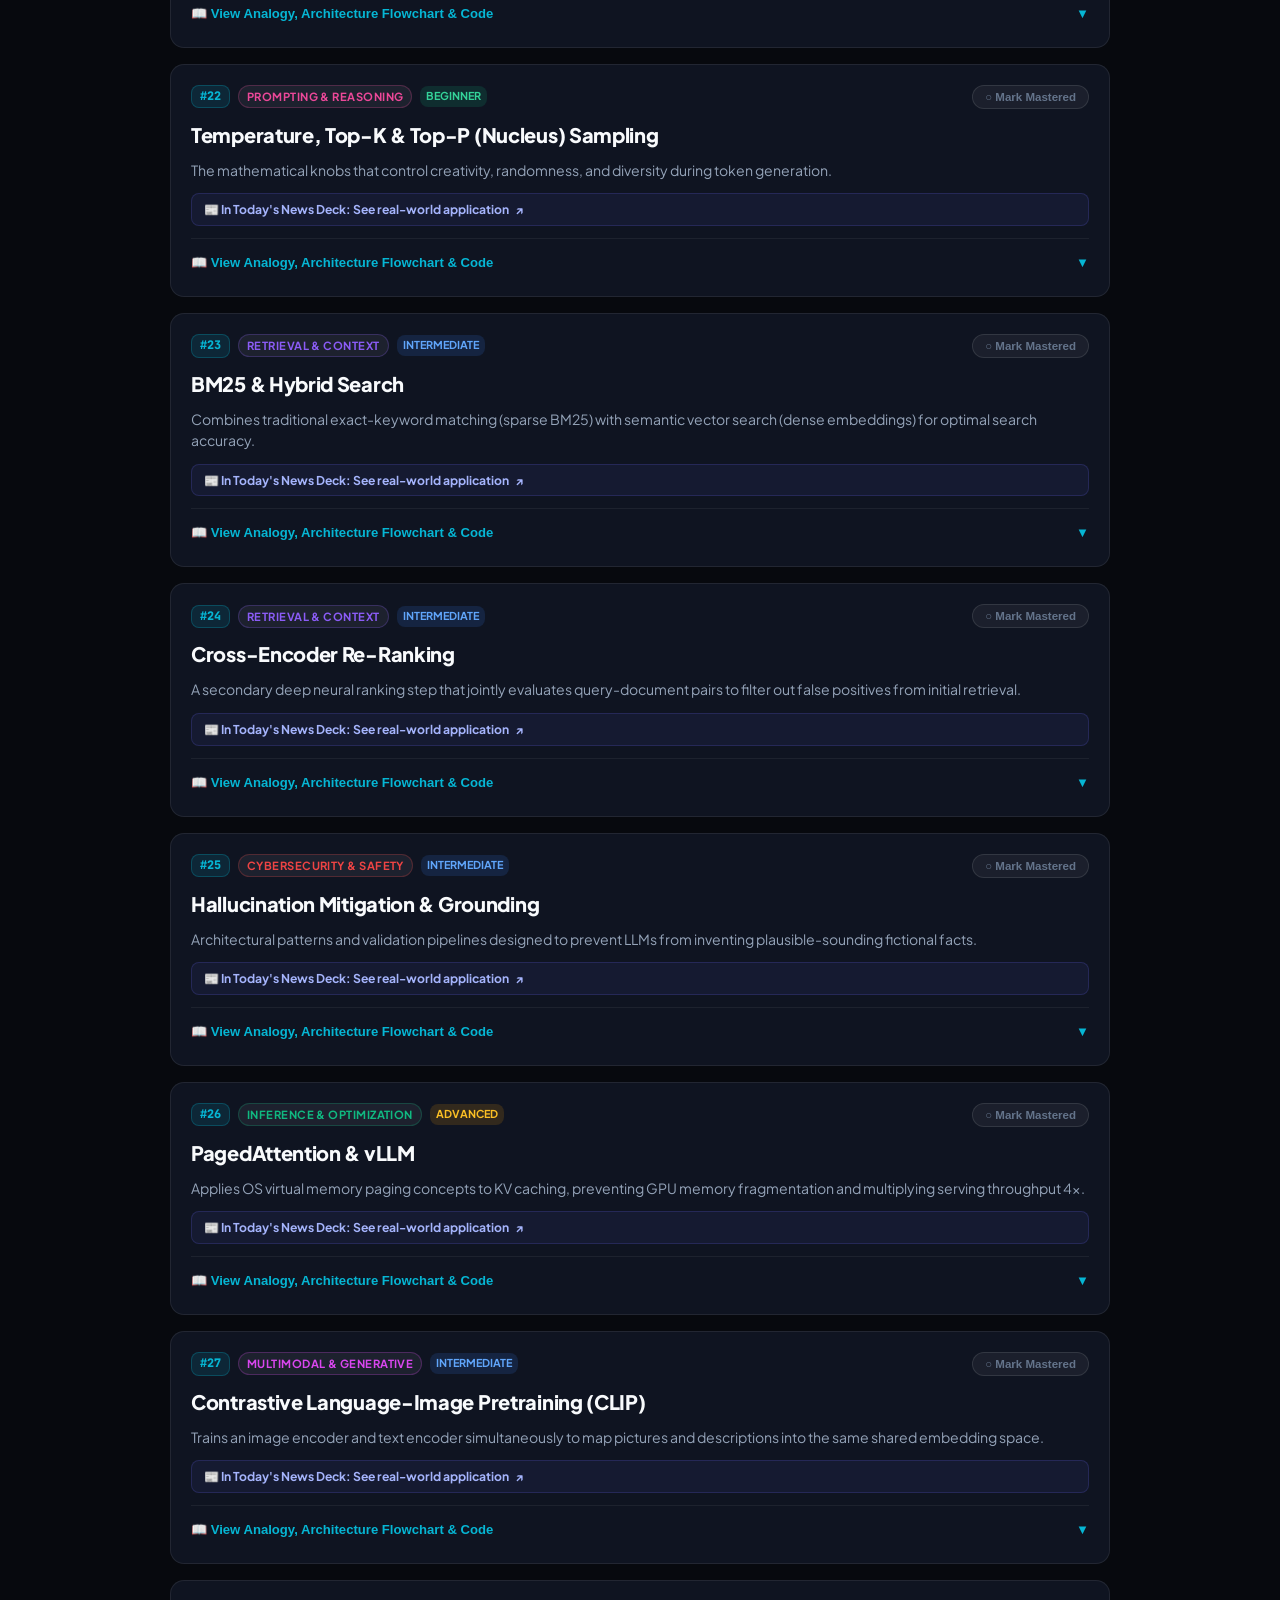
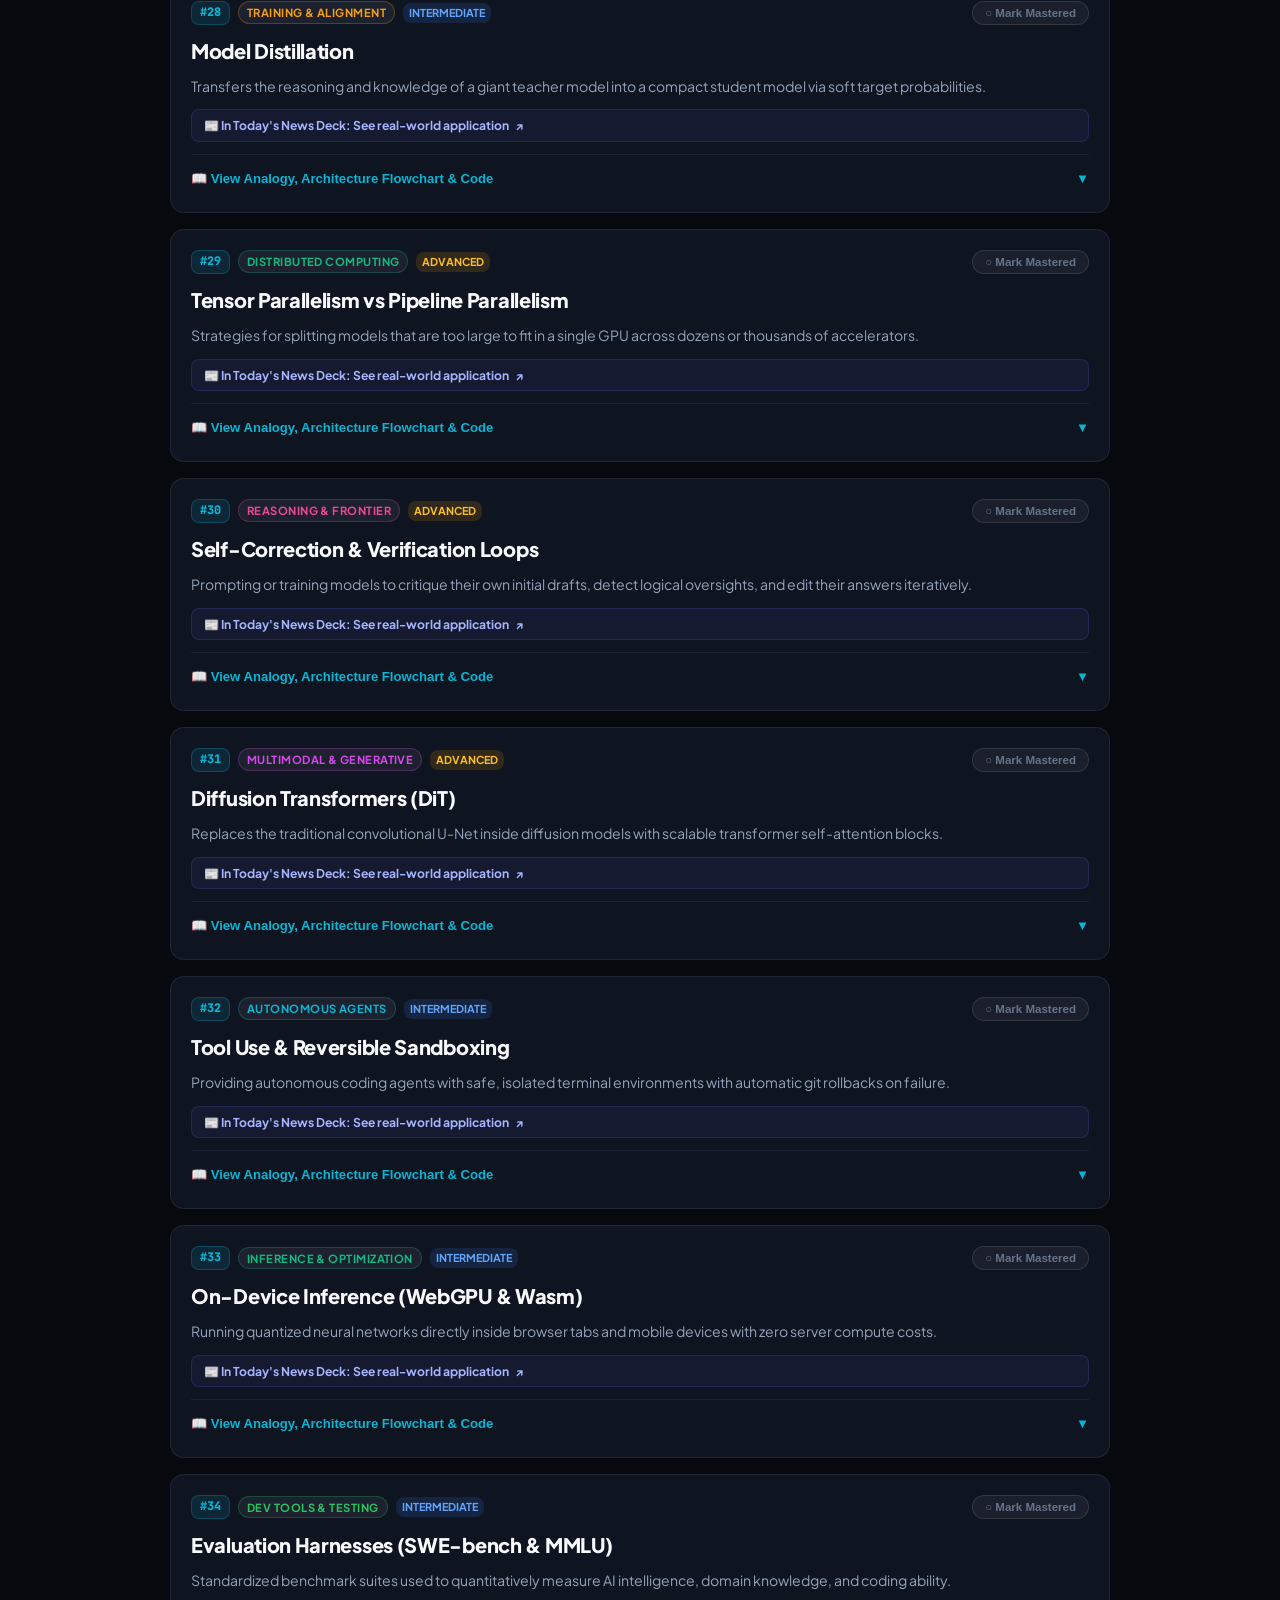
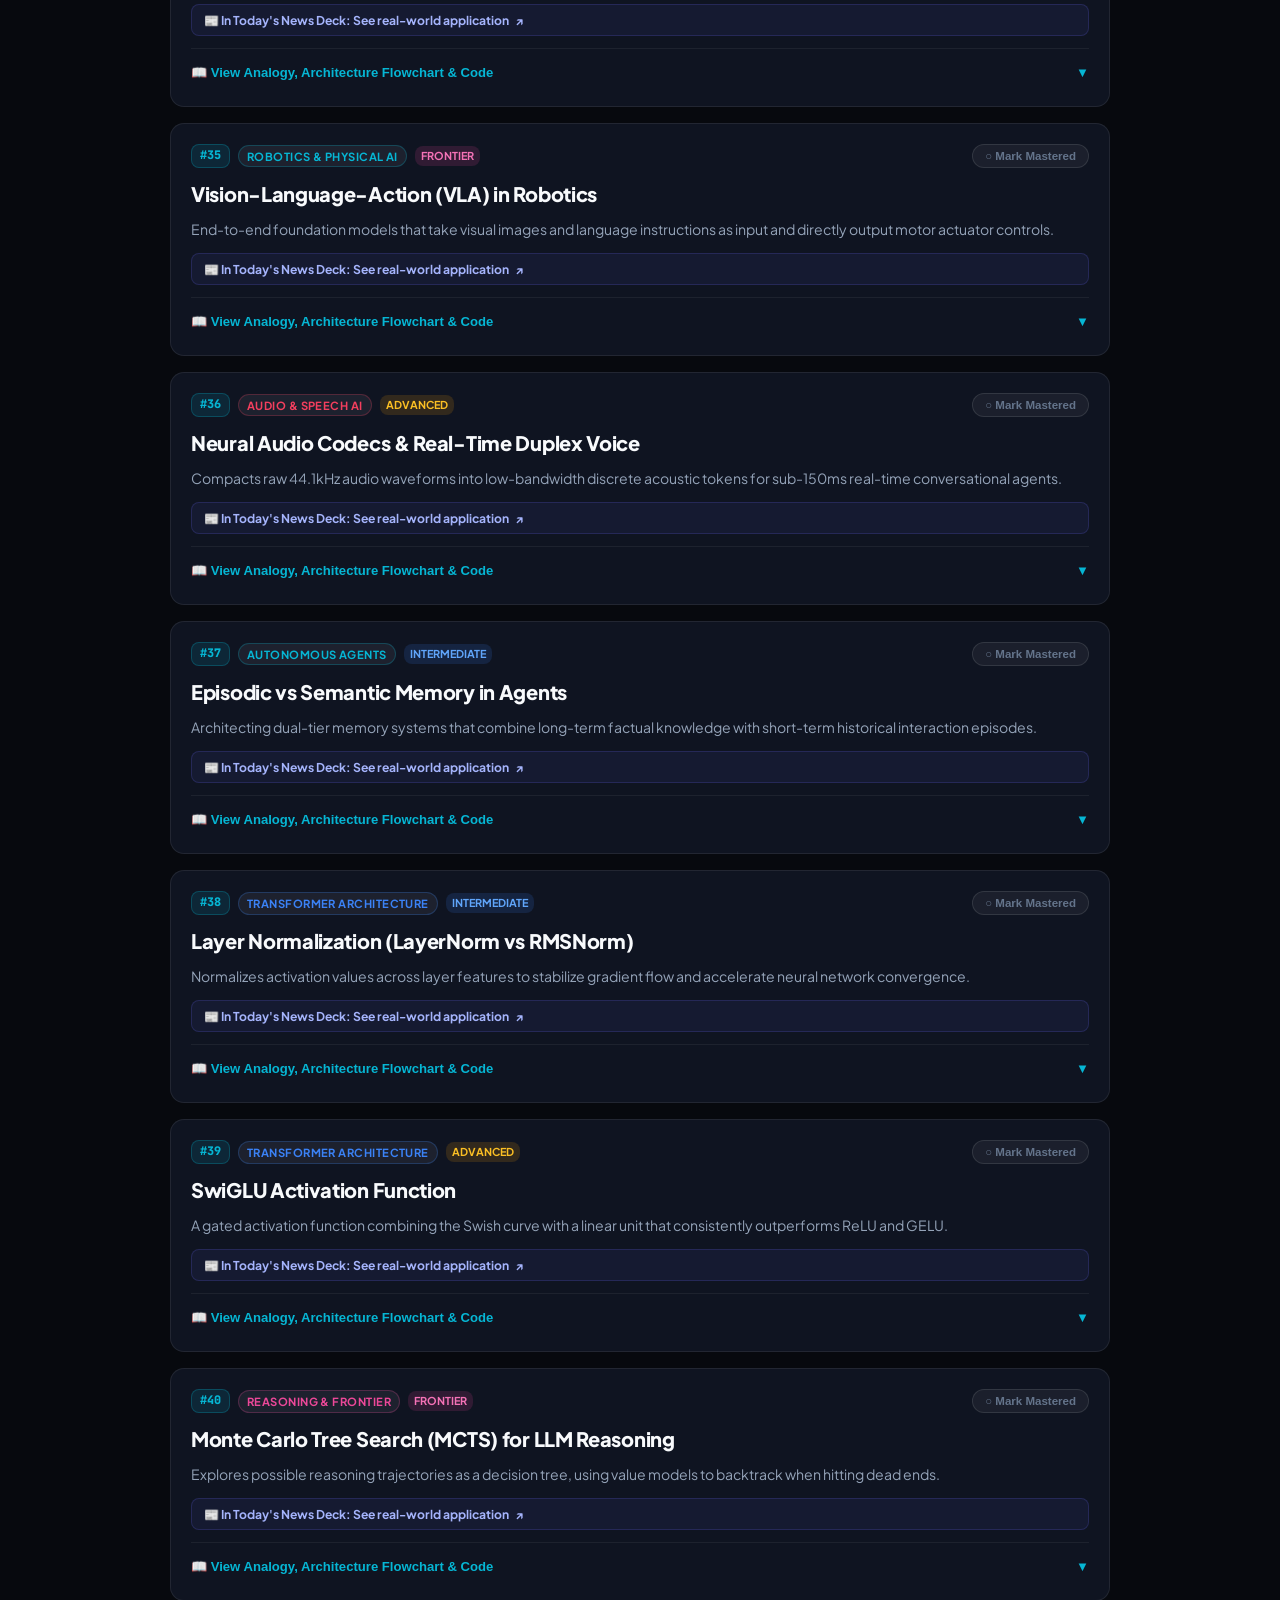
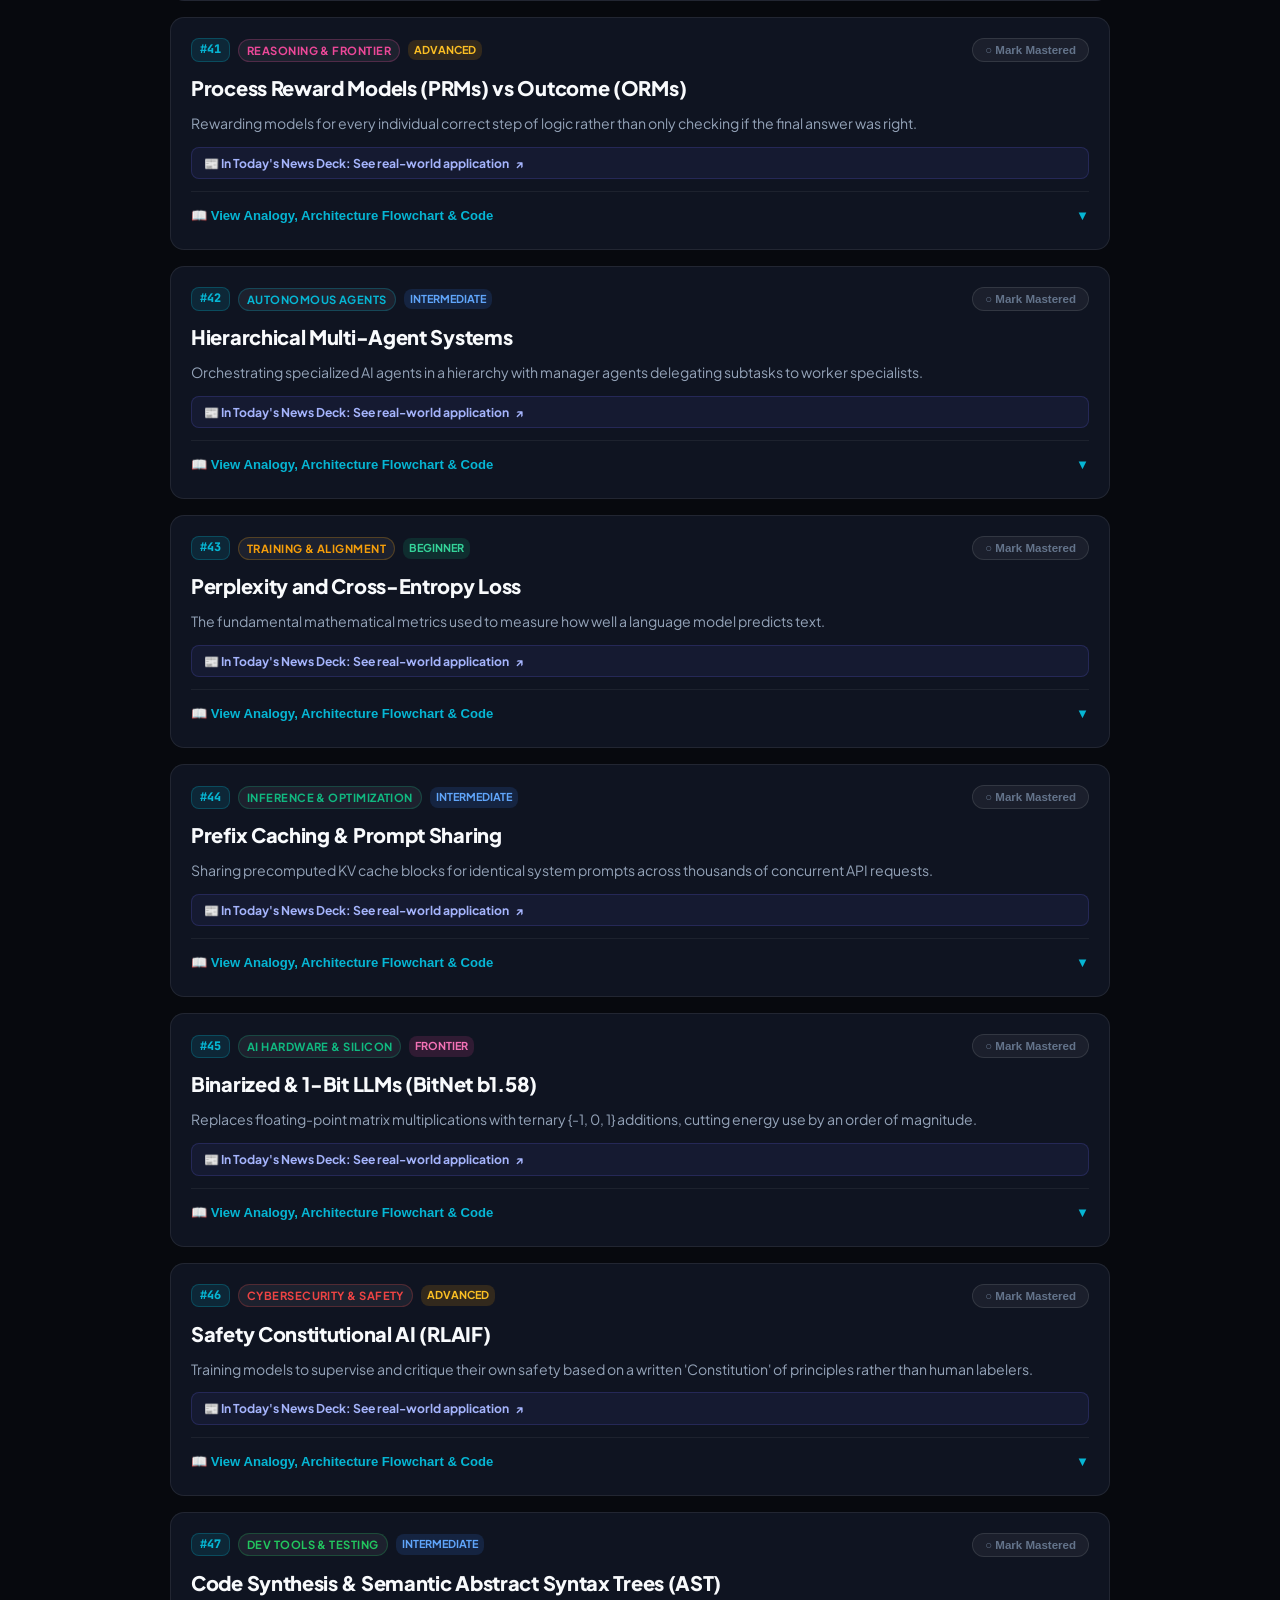
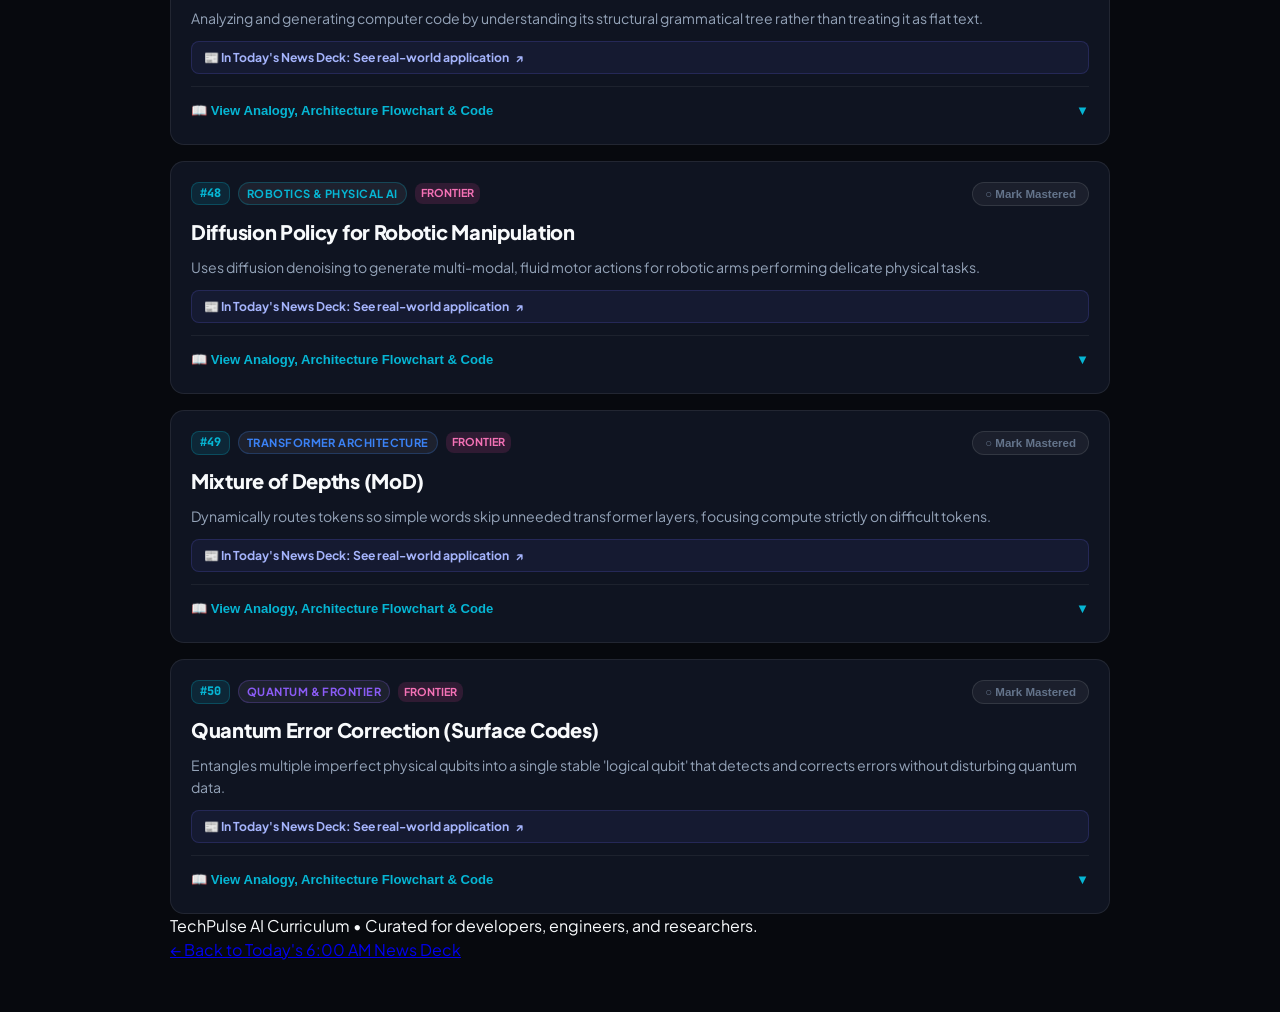
==== commit f537a6e2: "Add 7 dynamic color combination themes with zero-flash switching and UI controls" ====
--- a/learn.html
+++ b/learn.html
@@ -13,6 +13,8 @@
   <link rel="manifest" href="manifest.json">
   <meta name="theme-color" content="#07090e">
   <link rel="icon" type="image/svg+xml" href="icons/icon.svg">
+  <!-- Dynamic Theme Initializer (prevents flash) -->
+  <script src="theme.js"></script>
 </head>
 <body>
   <!-- Ambient background glow elements -->
@@ -42,6 +44,12 @@
         </div>
 
         <div class="header-right">
+          <!-- Quick Theme Switcher Pill -->
+          <button id="themeToggleBtn" class="theme-pill-btn" aria-label="Change Theme" title="Choose Color Theme">
+            <span>🎨</span>
+            <span id="currentThemeLabel">Midnight</span>
+          </button>
+
           <!-- Daily Quiz Button -->
           <button id="openQuizBtn" class="streak-badge-btn" title="Take Today's 60-Second AI Micro-Quiz">
             <span class="fire-icon">🔥</span>
@@ -125,6 +133,12 @@
             <span class="item-title">Career Learning Roadmaps</span>
           </a>
 
+          <!-- 🎨 Color Theme Switcher in Drawer -->
+          <div class="drawer-section-label">🎨 Color Theme</div>
+          <div class="drawer-theme-grid" id="drawerThemeGrid">
+            <!-- Populated by theme.js -->
+          </div>
+
           <div class="drawer-section-label">Preferences & Tools</div>
           <div class="drawer-nav-toggle-row">
             <div class="toggle-label-group">
@@ -451,6 +465,26 @@
     </div>
   </dialog>
 
+  <!-- 🎨 Visual Theme Selection Dialog -->
+  <dialog class="theme-picker-dialog" id="themeDialog">
+    <div class="theme-dialog-box">
+      <div class="dialog-header">
+        <div class="dialog-title-group" style="display: flex; align-items: center; gap: 8px;">
+          <span style="font-size: 1.3rem;">🎨</span>
+          <h3>Choose Visual Color Theme</h3>
+        </div>
+        <button class="dialog-close-btn" id="closeThemeBtn">✕</button>
+      </div>
+      <p style="font-size: 0.78rem; color: var(--text-muted); margin-top: -8px; margin-bottom: 8px;">
+        Personalize your learning environment. Themes dynamically adapt concept cards, interactive simulators, code blocks, and diagrams.
+      </p>
+
+      <div class="theme-grid" id="modalThemeGrid">
+        <!-- Rendered dynamically by TechPulseTheme -->
+      </div>
+    </div>
+  </dialog>
+
   <!-- Toast notification container -->
   <div class="toast-container" id="toastContainer"></div>
 
--- a/styles.css
+++ b/styles.css
@@ -2,7 +2,7 @@
    TechPulse - Modern Tinder-style In-Depth Tech & AI News Swipe Web App
    ========================================================================== */
 
-:root {
+:root, [data-theme="midnight"] {
   --bg-primary: #07090e;
   --bg-secondary: #0f1422;
   --bg-card: rgba(16, 22, 36, 0.94);
@@ -20,6 +20,9 @@
   --accent-rose: #f43f5e;
   --accent-amber: #f59e0b;
   
+  --glow-1-color: #6366f1;
+  --glow-2-color: #06b6d4;
+  
   --color-like: #10b981;
   --color-like-glow: rgba(16, 185, 129, 0.35);
   --color-pass: #ef4444;
@@ -37,6 +40,138 @@
   --shadow-dock: 0 10px 30px -5px rgba(0, 0, 0, 0.8), 0 0 0 1px rgba(255, 255, 255, 0.06);
 }
 
+/* 2. Neo Cyberpunk (Vibrant Violet, Neon Magenta & Mint) */
+[data-theme="cyberpunk"] {
+  --bg-primary: #090614;
+  --bg-secondary: #130a24;
+  --bg-card: rgba(23, 14, 42, 0.94);
+  --bg-card-border: rgba(236, 72, 153, 0.22);
+  --bg-card-border-hover: rgba(236, 72, 153, 0.55);
+  --text-primary: #fdf4ff;
+  --text-secondary: #d8b4fe;
+  --text-muted: #a855f7;
+  --accent-cyan: #00f2fe;
+  --accent-indigo: #d946ef;
+  --accent-purple: #ec4899;
+  --accent-emerald: #00f5a0;
+  --accent-rose: #f43f5e;
+  --accent-amber: #facc15;
+  --glow-1-color: #d946ef;
+  --glow-2-color: #00f2fe;
+  --shadow-card: 0 25px 50px -15px rgba(0, 0, 0, 0.85), 0 0 0 1px rgba(236, 72, 153, 0.22);
+  --shadow-dock: 0 10px 30px -5px rgba(0, 0, 0, 0.85), 0 0 0 1px rgba(217, 70, 239, 0.25);
+}
+
+/* 3. Sunset Mirage (Deep Plum, Radiant Coral Rose & Warm Amber) */
+[data-theme="sunset"] {
+  --bg-primary: #0f070a;
+  --bg-secondary: #1c0c14;
+  --bg-card: rgba(30, 14, 22, 0.94);
+  --bg-card-border: rgba(244, 63, 94, 0.22);
+  --bg-card-border-hover: rgba(244, 63, 94, 0.55);
+  --text-primary: #fff1f2;
+  --text-secondary: #fca5a5;
+  --text-muted: #e11d48;
+  --accent-cyan: #fb923c;
+  --accent-indigo: #f43f5e;
+  --accent-purple: #fb7185;
+  --accent-emerald: #10b981;
+  --accent-rose: #e11d48;
+  --accent-amber: #f59e0b;
+  --glow-1-color: #f43f5e;
+  --glow-2-color: #fb923c;
+  --shadow-card: 0 25px 50px -15px rgba(0, 0, 0, 0.85), 0 0 0 1px rgba(244, 63, 94, 0.22);
+  --shadow-dock: 0 10px 30px -5px rgba(0, 0, 0, 0.85), 0 0 0 1px rgba(244, 63, 94, 0.25);
+}
+
+/* 4. Nordic Aurora (Deep Forest with Glowing Emerald & Arctic Teal) */
+[data-theme="emerald"] {
+  --bg-primary: #040e0a;
+  --bg-secondary: #091a13;
+  --bg-card: rgba(10, 30, 22, 0.94);
+  --bg-card-border: rgba(16, 185, 129, 0.22);
+  --bg-card-border-hover: rgba(16, 185, 129, 0.55);
+  --text-primary: #ecfdf5;
+  --text-secondary: #a7f3d0;
+  --text-muted: #059669;
+  --accent-cyan: #2dd4bf;
+  --accent-indigo: #10b981;
+  --accent-purple: #059669;
+  --accent-emerald: #34d399;
+  --accent-rose: #f43f5e;
+  --accent-amber: #a3e635;
+  --glow-1-color: #10b981;
+  --glow-2-color: #2dd4bf;
+  --shadow-card: 0 25px 50px -15px rgba(0, 0, 0, 0.85), 0 0 0 1px rgba(16, 185, 129, 0.22);
+  --shadow-dock: 0 10px 30px -5px rgba(0, 0, 0, 0.85), 0 0 0 1px rgba(16, 185, 129, 0.25);
+}
+
+/* 5. Deep Cobalt (Linear / Vercel Dark Royal Navy & Ice Blue) */
+[data-theme="cobalt"] {
+  --bg-primary: #060b18;
+  --bg-secondary: #0b152d;
+  --bg-card: rgba(13, 24, 48, 0.94);
+  --bg-card-border: rgba(59, 130, 246, 0.22);
+  --bg-card-border-hover: rgba(59, 130, 246, 0.55);
+  --text-primary: #f0f9ff;
+  --text-secondary: #bae6fd;
+  --text-muted: #0284c7;
+  --accent-cyan: #38bdf8;
+  --accent-indigo: #3b82f6;
+  --accent-purple: #2563eb;
+  --accent-emerald: #10b981;
+  --accent-rose: #f43f5e;
+  --accent-amber: #f59e0b;
+  --glow-1-color: #3b82f6;
+  --glow-2-color: #38bdf8;
+  --shadow-card: 0 25px 50px -15px rgba(0, 0, 0, 0.85), 0 0 0 1px rgba(59, 130, 246, 0.22);
+  --shadow-dock: 0 10px 30px -5px rgba(0, 0, 0, 0.85), 0 0 0 1px rgba(59, 130, 246, 0.25);
+}
+
+/* 6. OLED Pure Black (Monochrome Titanium Minimalist) */
+[data-theme="obsidian"] {
+  --bg-primary: #000000;
+  --bg-secondary: #0b0b0e;
+  --bg-card: rgba(16, 16, 20, 0.96);
+  --bg-card-border: rgba(255, 255, 255, 0.14);
+  --bg-card-border-hover: rgba(255, 255, 255, 0.4);
+  --text-primary: #ffffff;
+  --text-secondary: #cbd5e1;
+  --text-muted: #64748b;
+  --accent-cyan: #e2e8f0;
+  --accent-indigo: #ffffff;
+  --accent-purple: #94a3b8;
+  --accent-emerald: #34d399;
+  --accent-rose: #f43f5e;
+  --accent-amber: #fbbf24;
+  --glow-1-color: rgba(255, 255, 255, 0.08);
+  --glow-2-color: rgba(255, 255, 255, 0.05);
+  --shadow-card: 0 25px 50px -15px rgba(0, 0, 0, 0.95), 0 0 0 1px rgba(255, 255, 255, 0.12);
+  --shadow-dock: 0 10px 30px -5px rgba(0, 0, 0, 0.95), 0 0 0 1px rgba(255, 255, 255, 0.1);
+}
+
+/* 7. Solar Daylight (Crisp High-Contrast Light Mode) */
+[data-theme="solar"] {
+  --bg-primary: #f8fafc;
+  --bg-secondary: #edf2f7;
+  --bg-card: rgba(255, 255, 255, 0.96);
+  --bg-card-border: rgba(0, 0, 0, 0.1);
+  --bg-card-border-hover: rgba(79, 70, 229, 0.4);
+  --text-primary: #0f172a;
+  --text-secondary: #334155;
+  --text-muted: #64748b;
+  --accent-cyan: #0284c7;
+  --accent-indigo: #4f46e5;
+  --accent-purple: #7c3aed;
+  --accent-emerald: #059669;
+  --accent-rose: #e11d48;
+  --accent-amber: #d97706;
+  --glow-1-color: rgba(79, 70, 229, 0.12);
+  --glow-2-color: rgba(2, 132, 199, 0.12);
+  --shadow-card: 0 20px 45px -10px rgba(0, 0, 0, 0.12), 0 0 0 1px rgba(0, 0, 0, 0.06);
+  --shadow-dock: 0 10px 30px -5px rgba(0, 0, 0, 0.12), 0 0 0 1px rgba(0, 0, 0, 0.06);
+}
+
 *, *::before, *::after {
   box-sizing: border-box;
   margin: 0;
@@ -54,6 +189,7 @@
   position: relative;
   line-height: 1.5;
   -webkit-font-smoothing: antialiased;
+  transition: background-color 0.3s ease, color 0.3s ease;
 }
 
 /* Background Ambient Glows */
@@ -64,12 +200,13 @@
   pointer-events: none;
   z-index: 0;
   opacity: 0.22;
+  transition: background 0.4s ease;
 }
 
 .glow-1 {
   width: 550px;
   height: 550px;
-  background: radial-gradient(circle, var(--accent-indigo) 0%, transparent 70%);
+  background: radial-gradient(circle, var(--glow-1-color, var(--accent-indigo)) 0%, transparent 70%);
   top: -120px;
   right: -100px;
 }
@@ -77,7 +214,7 @@
 .glow-2 {
   width: 580px;
   height: 580px;
-  background: radial-gradient(circle, var(--accent-cyan) 0%, transparent 70%);
+  background: radial-gradient(circle, var(--glow-2-color, var(--accent-cyan)) 0%, transparent 70%);
   bottom: -150px;
   left: -120px;
 }
@@ -1851,6 +1988,155 @@
 }
 
 /* ==========================================================================
+   Theme Selector Cards & Picker Grid
+   ========================================================================== */
+
+.theme-picker-dialog {
+  border: none;
+  border-radius: var(--radius-lg);
+  background: transparent;
+  padding: 0;
+  max-width: 580px;
+  width: 92%;
+  margin: auto;
+  box-shadow: 0 25px 60px -10px rgba(0, 0, 0, 0.9);
+}
+
+.theme-picker-dialog::backdrop {
+  background: rgba(0, 0, 0, 0.75);
+  backdrop-filter: blur(8px);
+  -webkit-backdrop-filter: blur(8px);
+}
+
+.theme-dialog-box {
+  background: var(--bg-card);
+  border: 1px solid var(--bg-card-border);
+  border-radius: var(--radius-lg);
+  padding: 22px;
+  color: var(--text-primary);
+  max-height: 85vh;
+  overflow-y: auto;
+  display: flex;
+  flex-direction: column;
+  gap: 16px;
+}
+
+.theme-grid {
+  display: grid;
+  grid-template-columns: repeat(auto-fill, minmax(220px, 1fr));
+  gap: 10px;
+}
+
+.drawer-theme-grid {
+  display: grid;
+  grid-template-columns: 1fr 1fr;
+  gap: 8px;
+  padding: 2px 0;
+}
+
+.theme-card-option {
+  display: flex;
+  flex-direction: column;
+  gap: 6px;
+  background: rgba(255, 255, 255, 0.03);
+  border: 1px solid rgba(255, 255, 255, 0.08);
+  border-radius: var(--radius-md);
+  padding: 10px 12px;
+  cursor: pointer;
+  transition: all 0.22s ease;
+  text-align: left;
+  width: 100%;
+  color: inherit;
+  outline: none;
+}
+
+.theme-card-option:hover,
+.theme-card-option:focus-visible {
+  transform: translateY(-2px);
+  background: rgba(255, 255, 255, 0.07);
+  border-color: rgba(255, 255, 255, 0.2);
+}
+
+.theme-card-option.active {
+  border-color: var(--accent-indigo);
+  background: rgba(99, 102, 241, 0.12);
+  box-shadow: 0 0 16px rgba(99, 102, 241, 0.25);
+}
+
+.theme-card-top {
+  display: flex;
+  align-items: center;
+  justify-content: space-between;
+  gap: 8px;
+  width: 100%;
+}
+
+.theme-icon {
+  font-size: 1.15rem;
+}
+
+.theme-swatches-group {
+  display: flex;
+  align-items: center;
+  gap: 4px;
+}
+
+.theme-swatch {
+  width: 13px;
+  height: 13px;
+  border-radius: 50%;
+  border: 1px solid rgba(255, 255, 255, 0.3);
+  box-shadow: 0 1px 3px rgba(0, 0, 0, 0.4);
+}
+
+.theme-active-tag {
+  font-size: 0.6rem;
+  font-weight: 700;
+  color: #fff;
+  background: var(--accent-indigo);
+  padding: 2px 7px;
+  border-radius: var(--radius-full);
+  text-transform: uppercase;
+  letter-spacing: 0.04em;
+}
+
+.theme-name {
+  font-size: 0.84rem;
+  font-weight: 700;
+  color: var(--text-primary);
+  line-height: 1.2;
+}
+
+.theme-sub {
+  font-size: 0.68rem;
+  color: var(--text-muted);
+  line-height: 1.35;
+}
+
+/* Quick Theme Button in Header & Drawer */
+.theme-pill-btn {
+  display: inline-flex;
+  align-items: center;
+  gap: 6px;
+  background: rgba(255, 255, 255, 0.05);
+  border: 1px solid rgba(255, 255, 255, 0.1);
+  color: var(--text-secondary);
+  font-size: 0.76rem;
+  font-weight: 600;
+  padding: 5px 10px;
+  border-radius: var(--radius-full);
+  cursor: pointer;
+  transition: all 0.2s ease;
+  white-space: nowrap;
+}
+
+.theme-pill-btn:hover {
+  background: rgba(255, 255, 255, 0.12);
+  color: var(--text-primary);
+  border-color: rgba(255, 255, 255, 0.2);
+}
+
+/* ==========================================================================
    Loading Spinner & Toasts
    ========================================================================== */
 
--- a/learn.css
+++ b/learn.css
@@ -152,8 +152,8 @@
 
 /* Mastery Progress Tracker */
 .mastery-tracker-box {
-  background: rgba(18, 24, 39, 0.75);
-  border: 1px solid rgba(255, 255, 255, 0.08);
+  background: var(--bg-card);
+  border: 1px solid var(--bg-card-border);
   border-radius: var(--radius-md);
   padding: 12px 18px;
   backdrop-filter: blur(16px);
@@ -728,11 +728,11 @@
 }
 
 .topic-card {
-  background: rgba(18, 24, 39, 0.85);
-  border: 1px solid rgba(255, 255, 255, 0.08);
+  background: var(--bg-card);
+  border: 1px solid var(--bg-card-border);
   border-radius: var(--radius-md);
   padding: 20px;
-  transition: border-color 0.2s ease, transform 0.2s ease, box-shadow 0.2s ease;
+  transition: border-color 0.2s ease, transform 0.2s ease, box-shadow 0.2s ease, background 0.3s ease;
   display: flex;
   flex-direction: column;
   gap: 12px;
